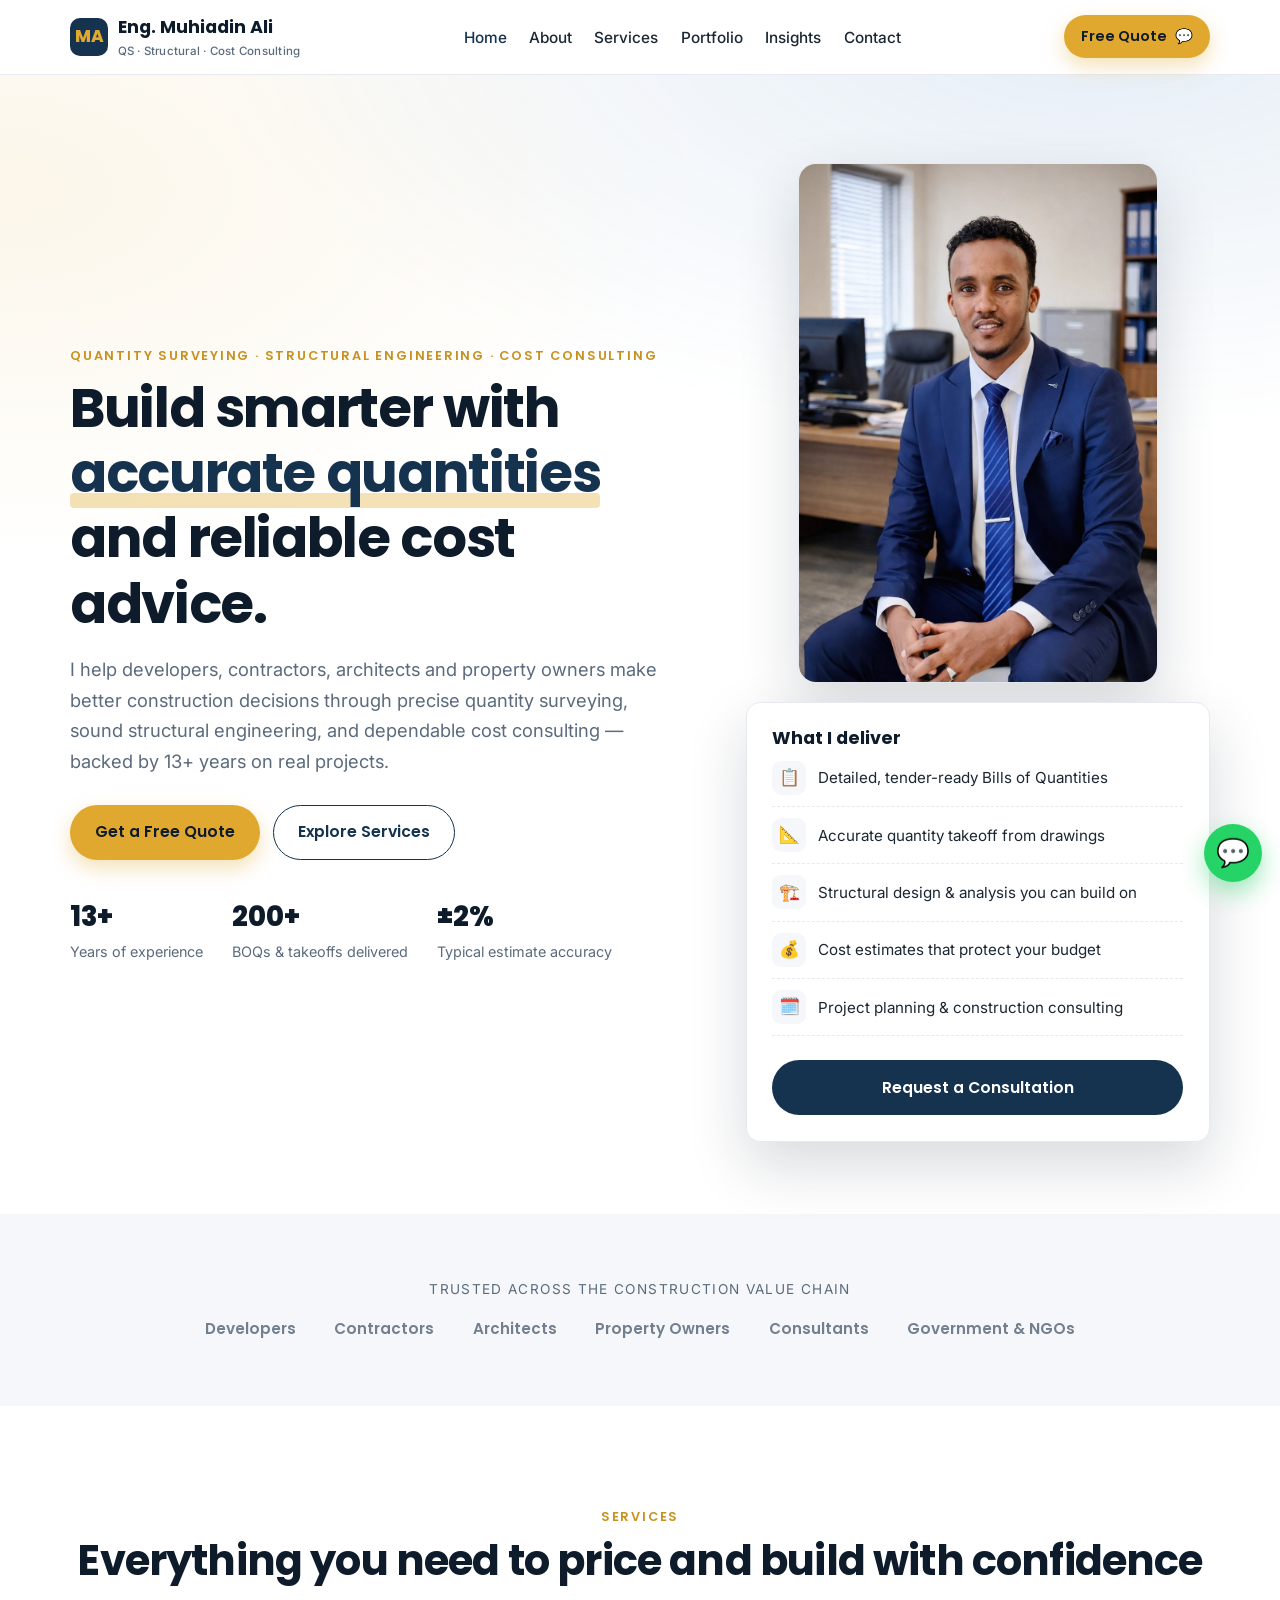
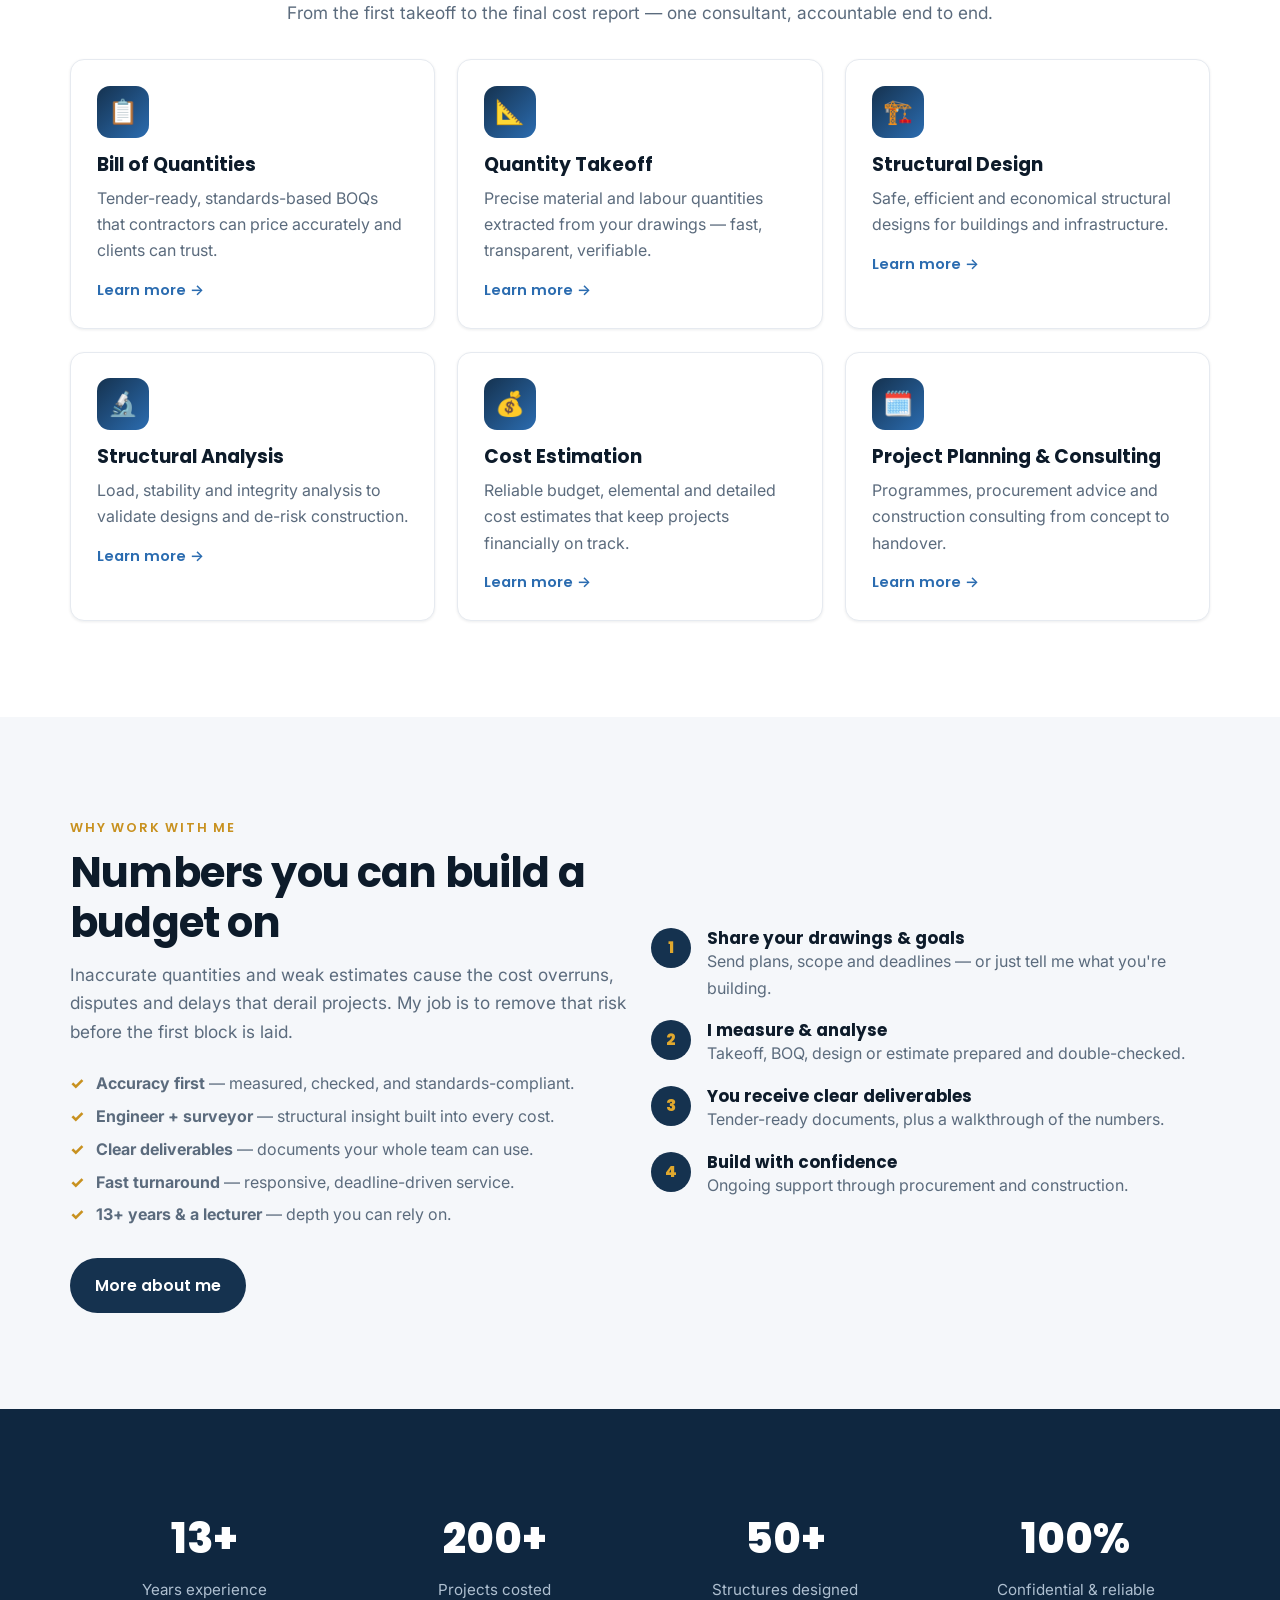
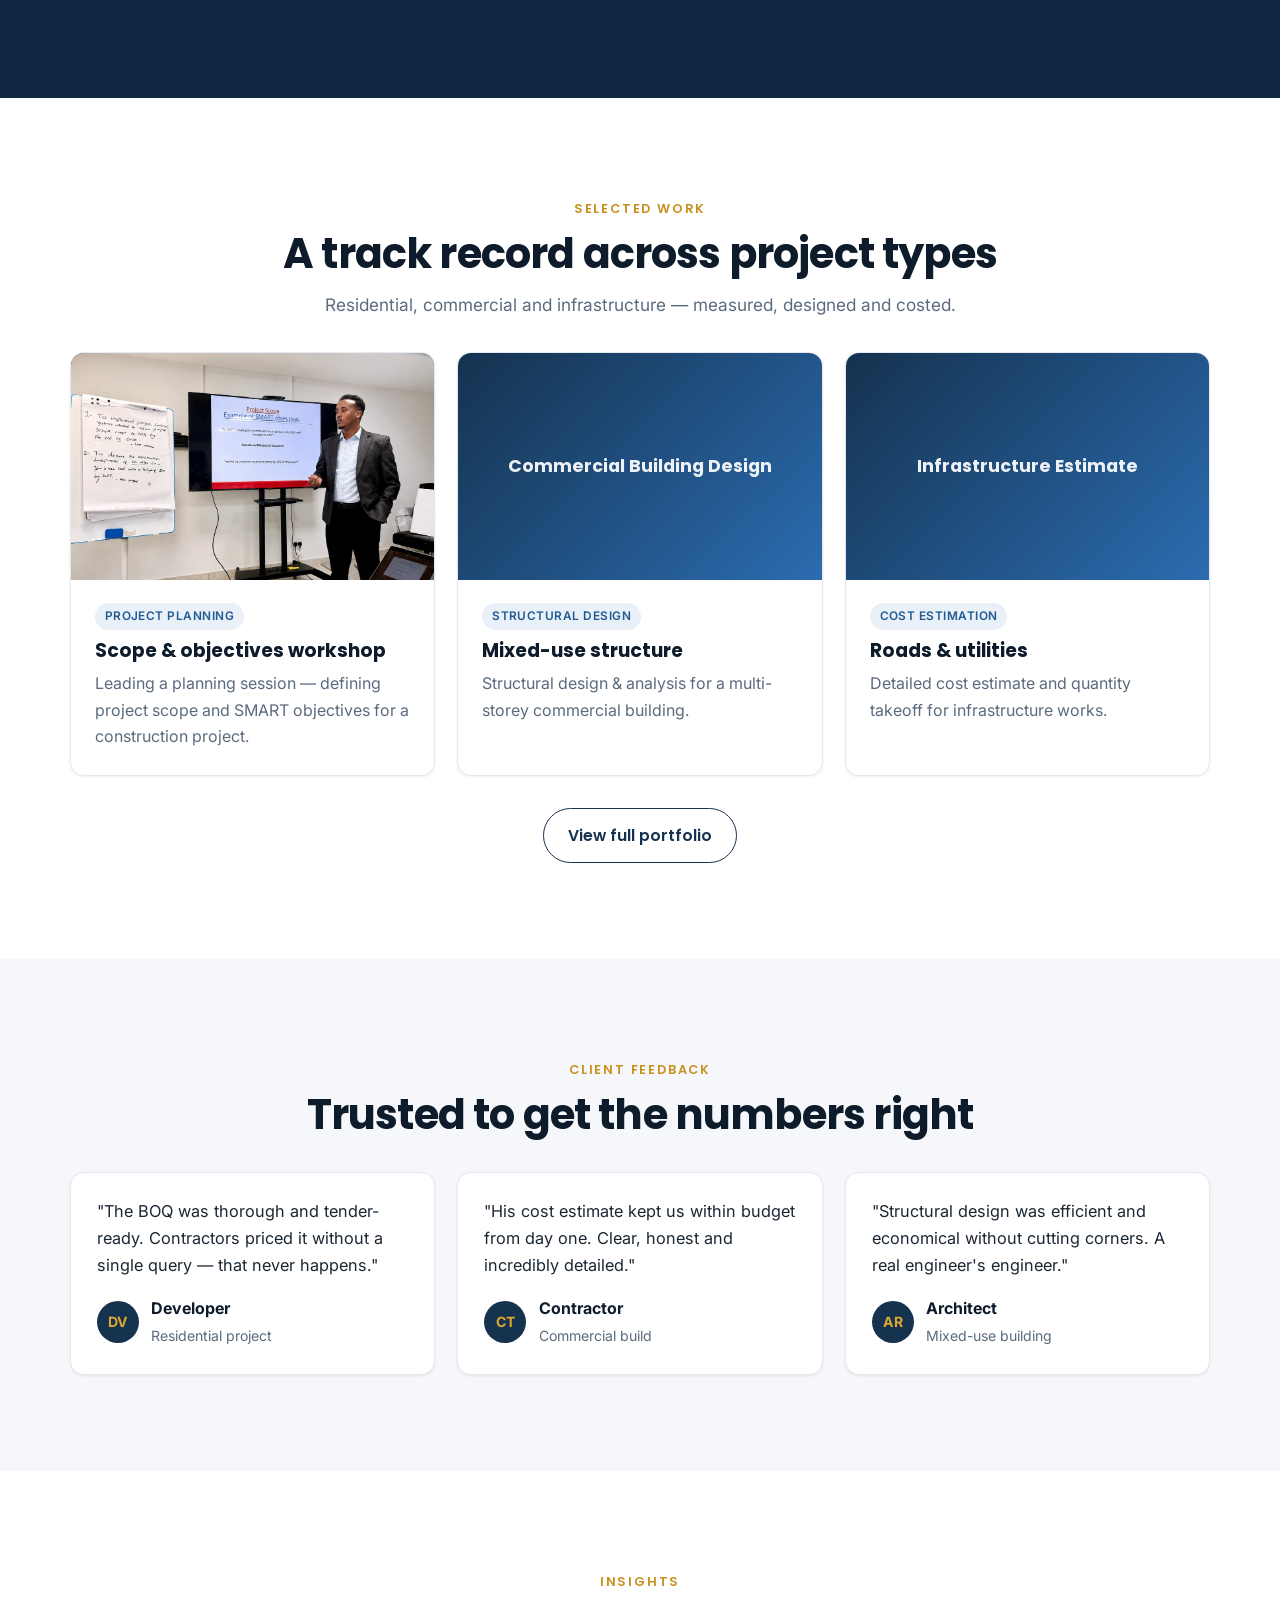
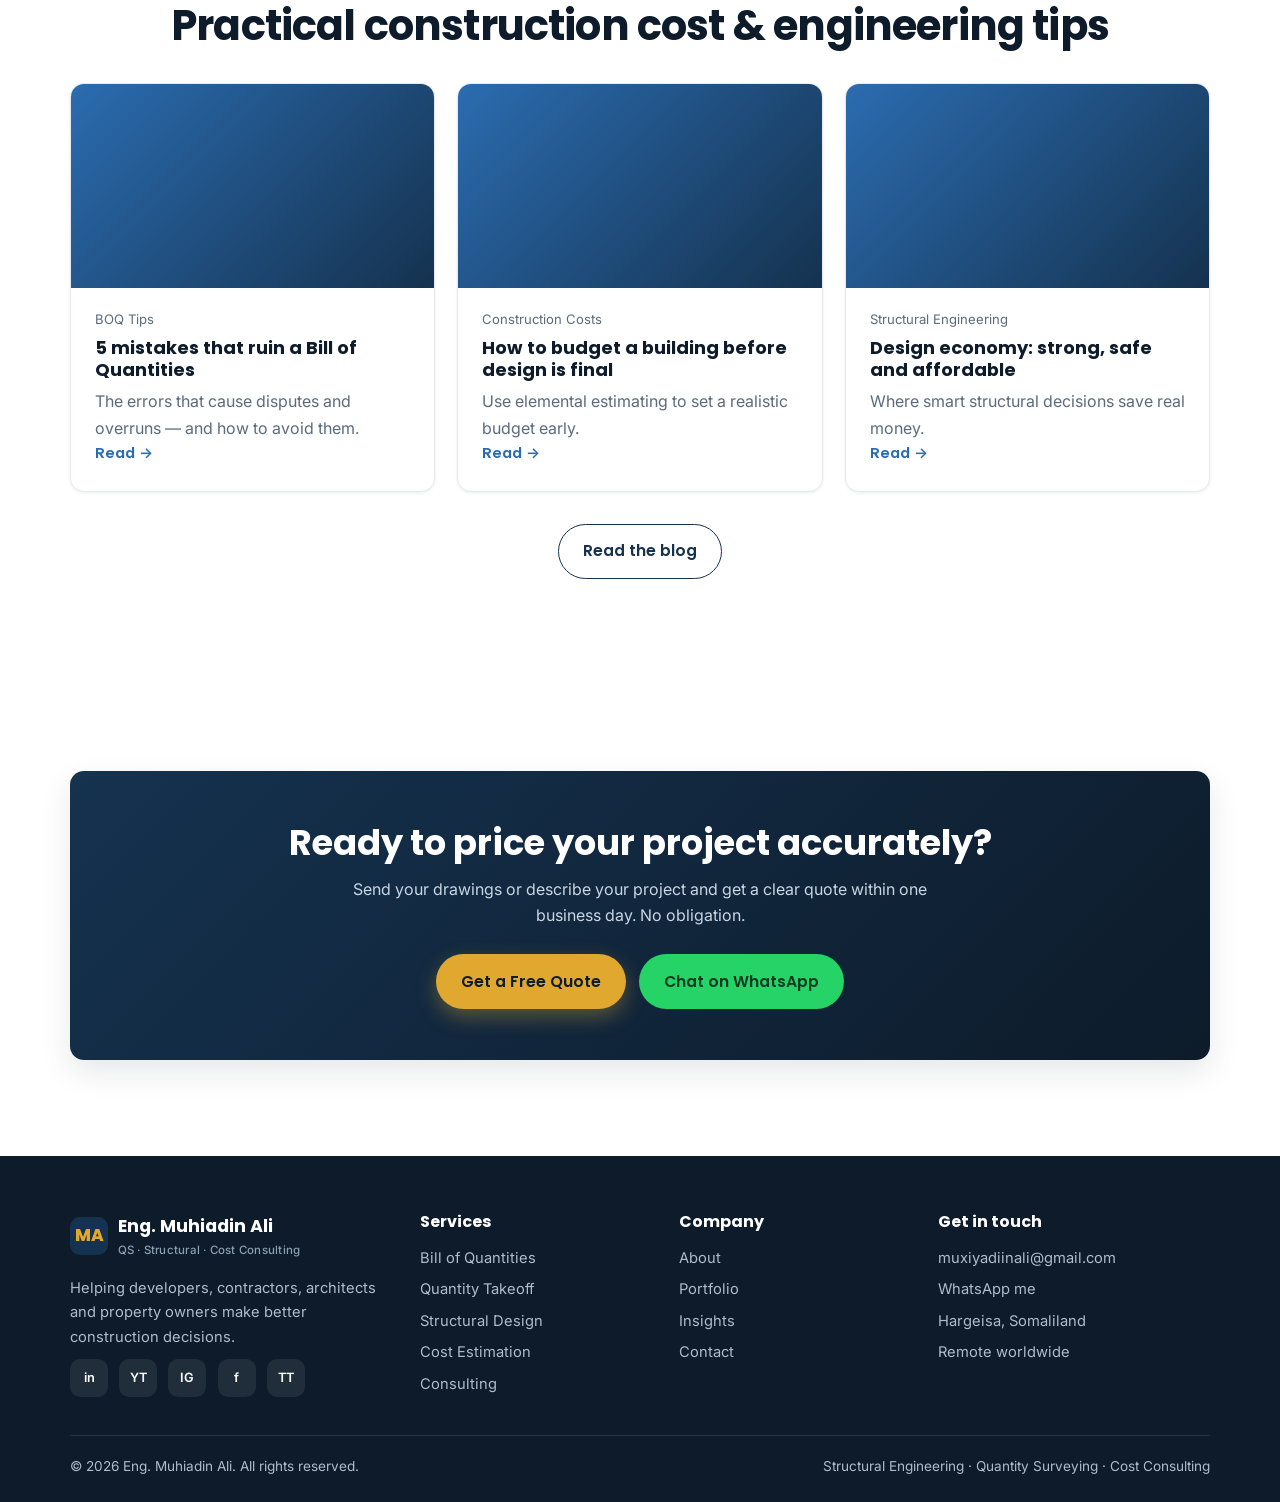
==== website/index.html @ 6313920e "Add real portrait and project image; optimize and wire in - portrait.jpg (office portrait) on hero +" ====
<!DOCTYPE html>
<html lang="en">
<head>
  <meta charset="UTF-8" />
  <meta name="viewport" content="width=device-width, initial-scale=1.0" />
  <title>Eng. Muhiadin Ali | BOQ, Quantity Surveying & Structural Engineering Consultant</title>
  <meta name="description" content="Accurate Bill of Quantities, quantity takeoff, structural design & construction cost consulting. 13+ years helping developers, contractors & architects build smarter. Get a free quote." />
  <meta name="keywords" content="bill of quantities, BOQ, quantity takeoff, quantity surveyor, structural engineer, construction cost estimation, cost consultant, structural design, structural analysis" />
  <meta name="author" content="Eng. Muhiadin Ali" />
  <link rel="canonical" href="https://muhiadinali.is-a.dev/" />
  <meta name="theme-color" content="#15324f" />

  <!-- Open Graph -->
  <meta property="og:type" content="website" />
  <meta property="og:title" content="Eng. Muhiadin Ali | Quantity Surveying & Structural Engineering" />
  <meta property="og:description" content="Accurate BOQ, quantity takeoff, structural design & cost consulting. 13+ years of experience. Make better construction decisions." />
  <meta property="og:url" content="https://muhiadinali.is-a.dev/" />
  <meta property="og:image" content="https://muhiadinali.is-a.dev/assets/portrait.jpg" />
  <meta property="og:site_name" content="Eng. Muhiadin Ali" />

  <!-- Twitter -->
  <meta name="twitter:card" content="summary_large_image" />
  <meta name="twitter:title" content="Eng. Muhiadin Ali | Quantity Surveying & Structural Engineering" />
  <meta name="twitter:description" content="Accurate BOQ, quantity takeoff, structural design & cost consulting. 13+ years of experience." />
  <meta name="twitter:image" content="https://muhiadinali.is-a.dev/assets/portrait.jpg" />

  <link rel="manifest" href="site.webmanifest" />
  <link rel="preconnect" href="https://fonts.googleapis.com" />
  <link rel="preconnect" href="https://fonts.gstatic.com" crossorigin />
  <link rel="stylesheet" href="https://fonts.googleapis.com/css2?family=Inter:wght@400;500;600&family=Poppins:wght@600;700;800&display=swap" />
  <link rel="stylesheet" href="css/styles.css" />

  <!-- Structured data: Person + Professional Service -->
  <script type="application/ld+json">
  {
    "@context": "https://schema.org",
    "@type": "ProfessionalService",
    "name": "Eng. Muhiadin Ali — Quantity Surveying & Structural Engineering",
    "image": "https://muhiadinali.is-a.dev/assets/portrait.jpg",
    "url": "https://muhiadinali.is-a.dev/",
    "email": "muxiyadiinali@gmail.com",
    "priceRange": "$$",
    "areaServed": "Worldwide (remote) & Hargeisa, Somaliland",
    "address": { "@type": "PostalAddress", "addressLocality": "Hargeisa", "addressCountry": "Somaliland" },
    "founder": {
      "@type": "Person",
      "name": "Muhiadin Ali",
      "jobTitle": "Structural Engineer & Quantity Surveyor",
      "description": "Structural engineer, quantity surveyor and construction cost consultant with 13+ years of experience."
    },
    "makesOffer": [
      { "@type": "Offer", "itemOffered": { "@type": "Service", "name": "Bill of Quantities (BOQ)" } },
      { "@type": "Offer", "itemOffered": { "@type": "Service", "name": "Quantity Takeoff" } },
      { "@type": "Offer", "itemOffered": { "@type": "Service", "name": "Structural Design & Analysis" } },
      { "@type": "Offer", "itemOffered": { "@type": "Service", "name": "Construction Cost Estimation & Consulting" } }
    ]
  }
  </script>
</head>
<body>
  <!-- ===== Header ===== -->
  <header class="site-header">
    <nav class="nav container" aria-label="Primary">
      <a href="index.html" class="brand">
        <span class="mark">MA</span>
        <span>Eng. Muhiadin Ali<small>QS · Structural · Cost Consulting</small></span>
      </a>
      <button class="nav-toggle" aria-label="Toggle menu" aria-expanded="false"><span></span><span></span><span></span></button>
      <ul class="nav-links">
        <li><a href="index.html">Home</a></li>
        <li><a href="about.html">About</a></li>
        <li><a href="services.html">Services</a></li>
        <li><a href="portfolio.html">Portfolio</a></li>
        <li><a href="blog.html">Insights</a></li>
        <li><a href="contact.html">Contact</a></li>
      </ul>
      <div class="nav-cta">
        <a class="btn btn-primary btn-sm js-wa" data-msg="Hello Eng. Muhiadin, I'd like a free quote.">
          <span class="btn-text">Free Quote</span> 💬
        </a>
      </div>
    </nav>
  </header>

  <main>
    <!-- ===== Hero ===== -->
    <section class="hero">
      <div class="container hero-grid">
        <div data-reveal>
          <span class="eyebrow">Quantity Surveying · Structural Engineering · Cost Consulting</span>
          <h1>Build smarter with <span class="hl">accurate quantities</span> and reliable cost advice.</h1>
          <p class="lead">
            I help developers, contractors, architects and property owners make better
            construction decisions through precise quantity surveying, sound structural
            engineering, and dependable cost consulting — backed by 13+ years on real projects.
          </p>
          <div class="hero-actions">
            <a href="contact.html" class="btn btn-primary">Get a Free Quote</a>
            <a href="services.html" class="btn btn-outline">Explore Services</a>
          </div>
          <dl class="hero-trust">
            <div class="stat"><dt>13+</dt><dd>Years of experience</dd></div>
            <div class="stat"><dt>200+</dt><dd>BOQs & takeoffs delivered</dd></div>
            <div class="stat"><dt>±2%</dt><dd>Typical estimate accuracy</dd></div>
          </dl>
        </div>
        <div class="hero-right" data-reveal>
          <img class="portrait" src="assets/portrait.jpg" width="420" height="520"
               alt="Eng. Muhiadin Ali — Structural Engineer & Quantity Surveyor"
               onerror="this.style.display='none'" />
          <aside class="hero-card">
            <h3>What I deliver</h3>
            <div class="row"><span class="ic">📋</span><span>Detailed, tender-ready Bills of Quantities</span></div>
            <div class="row"><span class="ic">📐</span><span>Accurate quantity takeoff from drawings</span></div>
            <div class="row"><span class="ic">🏗️</span><span>Structural design & analysis you can build on</span></div>
            <div class="row"><span class="ic">💰</span><span>Cost estimates that protect your budget</span></div>
            <div class="row"><span class="ic">🗓️</span><span>Project planning & construction consulting</span></div>
            <a href="contact.html" class="btn btn-dark btn-block mt-3">Request a Consultation</a>
          </aside>
        </div>
      </div>
    </section>

    <!-- ===== Credibility strip ===== -->
    <section class="section-sm band-soft">
      <div class="container">
        <p class="center" style="color:var(--muted); font-size:.85rem; letter-spacing:.1em; text-transform:uppercase; margin-bottom:1rem;">Trusted across the construction value chain</p>
        <div class="cred">
          <span class="item">Developers</span>
          <span class="item">Contractors</span>
          <span class="item">Architects</span>
          <span class="item">Property Owners</span>
          <span class="item">Consultants</span>
          <span class="item">Government & NGOs</span>
        </div>
      </div>
    </section>

    <!-- ===== Services ===== -->
    <section class="section" id="services">
      <div class="container">
        <div class="center">
          <span class="eyebrow">Services</span>
          <h2 class="section-title">Everything you need to price and build with confidence</h2>
          <p class="section-lead">From the first takeoff to the final cost report — one consultant, accountable end to end.</p>
        </div>
        <div class="grid grid-3 mt-4">
          <article class="card" data-reveal><div class="ic">📋</div><h3>Bill of Quantities</h3><p>Tender-ready, standards-based BOQs that contractors can price accurately and clients can trust.</p><a class="more" href="services.html#boq">Learn more →</a></article>
          <article class="card" data-reveal><div class="ic">📐</div><h3>Quantity Takeoff</h3><p>Precise material and labour quantities extracted from your drawings — fast, transparent, verifiable.</p><a class="more" href="services.html#takeoff">Learn more →</a></article>
          <article class="card" data-reveal><div class="ic">🏗️</div><h3>Structural Design</h3><p>Safe, efficient and economical structural designs for buildings and infrastructure.</p><a class="more" href="services.html#design">Learn more →</a></article>
          <article class="card" data-reveal><div class="ic">🔬</div><h3>Structural Analysis</h3><p>Load, stability and integrity analysis to validate designs and de-risk construction.</p><a class="more" href="services.html#analysis">Learn more →</a></article>
          <article class="card" data-reveal><div class="ic">💰</div><h3>Cost Estimation</h3><p>Reliable budget, elemental and detailed cost estimates that keep projects financially on track.</p><a class="more" href="services.html#cost">Learn more →</a></article>
          <article class="card" data-reveal><div class="ic">🗓️</div><h3>Project Planning &amp; Consulting</h3><p>Programmes, procurement advice and construction consulting from concept to handover.</p><a class="more" href="services.html#consulting">Learn more →</a></article>
        </div>
      </div>
    </section>

    <!-- ===== Value proposition ===== -->
    <section class="section band-soft">
      <div class="container grid grid-2" style="align-items:center;">
        <div data-reveal>
          <span class="eyebrow">Why work with me</span>
          <h2 class="section-title">Numbers you can build a budget on</h2>
          <p class="section-lead">Inaccurate quantities and weak estimates cause the cost overruns, disputes and delays that derail projects. My job is to remove that risk before the first block is laid.</p>
          <ul class="ticks mt-3">
            <li><strong>Accuracy first</strong> — measured, checked, and standards-compliant.</li>
            <li><strong>Engineer + surveyor</strong> — structural insight built into every cost.</li>
            <li><strong>Clear deliverables</strong> — documents your whole team can use.</li>
            <li><strong>Fast turnaround</strong> — responsive, deadline-driven service.</li>
            <li><strong>13+ years &amp; a lecturer</strong> — depth you can rely on.</li>
          </ul>
          <a href="about.html" class="btn btn-dark mt-3">More about me</a>
        </div>
        <div data-reveal>
          <div class="steps">
            <div class="step"><span class="n"></span><div><h4>Share your drawings &amp; goals</h4><p>Send plans, scope and deadlines — or just tell me what you're building.</p></div></div>
            <div class="step"><span class="n"></span><div><h4>I measure &amp; analyse</h4><p>Takeoff, BOQ, design or estimate prepared and double-checked.</p></div></div>
            <div class="step"><span class="n"></span><div><h4>You receive clear deliverables</h4><p>Tender-ready documents, plus a walkthrough of the numbers.</p></div></div>
            <div class="step"><span class="n"></span><div><h4>Build with confidence</h4><p>Ongoing support through procurement and construction.</p></div></div>
          </div>
        </div>
      </div>
    </section>

    <!-- ===== Stats band ===== -->
    <section class="section band-dark">
      <div class="container">
        <dl class="stats">
          <div class="stat"><dt>13+</dt><dd>Years experience</dd></div>
          <div class="stat"><dt>200+</dt><dd>Projects costed</dd></div>
          <div class="stat"><dt>50+</dt><dd>Structures designed</dd></div>
          <div class="stat"><dt>100%</dt><dd>Confidential &amp; reliable</dd></div>
        </dl>
      </div>
    </section>

    <!-- ===== Portfolio preview ===== -->
    <section class="section">
      <div class="container">
        <div class="center">
          <span class="eyebrow">Selected work</span>
          <h2 class="section-title">A track record across project types</h2>
          <p class="section-lead">Residential, commercial and infrastructure — measured, designed and costed.</p>
        </div>
        <div class="grid grid-3 mt-4">
          <article class="card work-card" data-reveal><div class="thumb"><img class="thumb-img" src="assets/project1.jpg" alt="Project planning session defining scope and objectives" onerror="this.remove()"><span>Project Planning</span></div><div class="body"><span class="tag">Project Planning</span><h3>Scope &amp; objectives workshop</h3><p>Leading a planning session — defining project scope and SMART objectives for a construction project.</p></div></article>
          <article class="card work-card" data-reveal><div class="thumb"><img class="thumb-img" src="assets/project2.png" alt="Commercial building structural design project" onerror="this.remove()"><span>Commercial Building Design</span></div><div class="body"><span class="tag">Structural Design</span><h3>Mixed-use structure</h3><p>Structural design &amp; analysis for a multi-storey commercial building.</p></div></article>
          <article class="card work-card" data-reveal><div class="thumb"><img class="thumb-img" src="assets/project3.png" alt="Infrastructure cost estimate project" onerror="this.remove()"><span>Infrastructure Estimate</span></div><div class="body"><span class="tag">Cost Estimation</span><h3>Roads &amp; utilities</h3><p>Detailed cost estimate and quantity takeoff for infrastructure works.</p></div></article>
        </div>
        <div class="center mt-4"><a href="portfolio.html" class="btn btn-outline">View full portfolio</a></div>
      </div>
    </section>

    <!-- ===== Testimonials ===== -->
    <section class="section band-soft">
      <div class="container">
        <div class="center"><span class="eyebrow">Client feedback</span><h2 class="section-title">Trusted to get the numbers right</h2></div>
        <div class="grid grid-3 mt-4">
          <figure class="quote" data-reveal><blockquote>"The BOQ was thorough and tender-ready. Contractors priced it without a single query — that never happens."</blockquote><div class="who"><span class="av">DV</span><div><strong>Developer</strong><span>Residential project</span></div></div></figure>
          <figure class="quote" data-reveal><blockquote>"His cost estimate kept us within budget from day one. Clear, honest and incredibly detailed."</blockquote><div class="who"><span class="av">CT</span><div><strong>Contractor</strong><span>Commercial build</span></div></div></figure>
          <figure class="quote" data-reveal><blockquote>"Structural design was efficient and economical without cutting corners. A real engineer's engineer."</blockquote><div class="who"><span class="av">AR</span><div><strong>Architect</strong><span>Mixed-use building</span></div></div></figure>
        </div>
      </div>
    </section>

    <!-- ===== Blog preview ===== -->
    <section class="section">
      <div class="container">
        <div class="center"><span class="eyebrow">Insights</span><h2 class="section-title">Practical construction cost &amp; engineering tips</h2></div>
        <div class="grid grid-3 mt-4">
          <article class="card post-card" data-reveal><div class="thumb"></div><div class="body"><p class="meta">BOQ Tips</p><h3>5 mistakes that ruin a Bill of Quantities</h3><p>The errors that cause disputes and overruns — and how to avoid them.</p><a class="more" href="blog.html">Read →</a></div></article>
          <article class="card post-card" data-reveal><div class="thumb"></div><div class="body"><p class="meta">Construction Costs</p><h3>How to budget a building before design is final</h3><p>Use elemental estimating to set a realistic budget early.</p><a class="more" href="blog.html">Read →</a></div></article>
          <article class="card post-card" data-reveal><div class="thumb"></div><div class="body"><p class="meta">Structural Engineering</p><h3>Design economy: strong, safe and affordable</h3><p>Where smart structural decisions save real money.</p><a class="more" href="blog.html">Read →</a></div></article>
        </div>
        <div class="center mt-4"><a href="blog.html" class="btn btn-outline">Read the blog</a></div>
      </div>
    </section>

    <!-- ===== Final CTA ===== -->
    <section class="section">
      <div class="container">
        <div class="cta-band" data-reveal>
          <h2>Ready to price your project accurately?</h2>
          <p>Send your drawings or describe your project and get a clear quote within one business day. No obligation.</p>
          <div class="cta-actions">
            <a href="contact.html" class="btn btn-primary">Get a Free Quote</a>
            <a class="btn btn-wa js-wa">Chat on WhatsApp</a>
          </div>
        </div>
      </div>
    </section>
  </main>

  <!-- ===== Footer ===== -->
  <footer class="site-footer">
    <div class="container">
      <div class="footer-grid">
        <div>
          <div class="brand"><span class="mark">MA</span><span>Eng. Muhiadin Ali<small>QS · Structural · Cost Consulting</small></span></div>
          <p class="mt-2">Helping developers, contractors, architects and property owners make better construction decisions.</p>
          <div class="footer-social">
            <a href="#" aria-label="LinkedIn">in</a>
            <a href="#" aria-label="YouTube">YT</a>
            <a href="#" aria-label="Instagram">IG</a>
            <a href="#" aria-label="Facebook">f</a>
            <a href="#" aria-label="TikTok">TT</a>
          </div>
        </div>
        <div><h4>Services</h4><ul class="footer-links">
          <li><a href="services.html#boq">Bill of Quantities</a></li>
          <li><a href="services.html#takeoff">Quantity Takeoff</a></li>
          <li><a href="services.html#design">Structural Design</a></li>
          <li><a href="services.html#cost">Cost Estimation</a></li>
          <li><a href="services.html#consulting">Consulting</a></li>
        </ul></div>
        <div><h4>Company</h4><ul class="footer-links">
          <li><a href="about.html">About</a></li>
          <li><a href="portfolio.html">Portfolio</a></li>
          <li><a href="blog.html">Insights</a></li>
          <li><a href="contact.html">Contact</a></li>
        </ul></div>
        <div><h4>Get in touch</h4><ul class="footer-links">
          <li><a class="js-email js-email-text">muxiyadiinali@gmail.com</a></li>
          <li><a class="js-wa">WhatsApp me</a></li>
          <li>Hargeisa, Somaliland</li>
          <li>Remote worldwide</li>
        </ul></div>
      </div>
      <div class="footer-bottom">
        <span>© <span id="year"></span> Eng. Muhiadin Ali. All rights reserved.</span>
        <span>Structural Engineering · Quantity Surveying · Cost Consulting</span>
      </div>
    </div>
  </footer>

  <a class="wa-float js-wa" aria-label="Chat on WhatsApp">💬</a>
  <script src="js/main.js"></script>
</body>
</html>
---- website/css/styles.css ----
/* ==================================================================
   Eng. Muhiadin Ali — Personal Brand
   Design system & site styles
   Premium / professional — Structural Engineering & Quantity Surveying
   ================================================================== */

/* ---------- Design tokens ---------- */
:root {
  /* Brand palette */
  --ink: #0d1b2a;          /* near-black navy — text & dark bands */
  --navy: #15324f;         /* primary brand navy */
  --navy-600: #1c4368;
  --accent: #e0a82e;       /* premium gold — primary CTA / highlights */
  --accent-600: #c8911f;
  --blue: #2b6cb0;         /* engineering blue — links */
  --blue-600: #225a93;

  /* Neutrals */
  --bg: #ffffff;
  --bg-soft: #f5f7fa;
  --bg-band: #0f2740;      /* dark section background */
  --line: #e6eaf0;
  --text: #1b2733;
  --muted: #5b6b7d;
  --white: #ffffff;

  /* Effects */
  --radius: 14px;
  --radius-sm: 10px;
  --shadow-sm: 0 1px 3px rgba(13, 27, 42, 0.08);
  --shadow: 0 12px 30px rgba(13, 27, 42, 0.10);
  --shadow-lg: 0 24px 60px rgba(13, 27, 42, 0.16);
  --max: 1140px;
  --gap: clamp(1rem, 3vw, 2rem);

  /* Type */
  --font: "Inter", system-ui, -apple-system, "Segoe UI", Roboto, Helvetica, Arial, sans-serif;
  --font-head: "Poppins", var(--font);
}

/* ---------- Reset ---------- */
*, *::before, *::after { box-sizing: border-box; }
* { margin: 0; }
html { scroll-behavior: smooth; -webkit-text-size-adjust: 100%; }
body {
  font-family: var(--font);
  color: var(--text);
  background: var(--bg);
  line-height: 1.65;
  -webkit-font-smoothing: antialiased;
}
img, svg { max-width: 100%; display: block; }
a { color: var(--blue); text-decoration: none; }
a:hover { color: var(--blue-600); }
ul { list-style: none; padding: 0; }
h1, h2, h3, h4 { font-family: var(--font-head); color: var(--ink); line-height: 1.2; font-weight: 700; }

/* ---------- Layout helpers ---------- */
.container { width: min(var(--max), 92%); margin-inline: auto; }
.section { padding: clamp(3.5rem, 8vw, 6rem) 0; }
.section-sm { padding: clamp(2.5rem, 6vw, 4rem) 0; }
.band-dark { background: var(--bg-band); color: #d8e2ec; }
.band-dark h1, .band-dark h2, .band-dark h3 { color: #fff; }
.band-soft { background: var(--bg-soft); }
.center { text-align: center; }
.eyebrow {
  display: inline-block; font-family: var(--font-head); font-weight: 600;
  font-size: 0.8rem; letter-spacing: 0.14em; text-transform: uppercase;
  color: var(--accent-600); margin-bottom: 0.6rem;
}
.band-dark .eyebrow { color: var(--accent); }
.section-title { font-size: clamp(1.7rem, 4vw, 2.6rem); letter-spacing: -0.02em; }
.section-lead { color: var(--muted); max-width: 46rem; margin-top: 0.8rem; font-size: 1.08rem; }
.center .section-lead { margin-inline: auto; }

/* ---------- Buttons ---------- */
.btn {
  display: inline-flex; align-items: center; gap: 0.5rem;
  font-family: var(--font-head); font-weight: 600; font-size: 0.98rem;
  padding: 0.85rem 1.5rem; border-radius: 999px; cursor: pointer;
  border: 1.5px solid transparent; transition: transform .15s ease, box-shadow .15s ease, background .15s ease, color .15s ease;
  white-space: nowrap;
}
.btn:hover { transform: translateY(-2px); }
.btn-primary { background: var(--accent); color: var(--ink); box-shadow: 0 8px 20px rgba(224, 168, 46, .35); }
.btn-primary:hover { background: var(--accent-600); color: var(--ink); }
.btn-dark { background: var(--navy); color: #fff; }
.btn-dark:hover { background: var(--navy-600); color: #fff; }
.btn-outline { border-color: var(--navy); color: var(--navy); background: transparent; }
.btn-outline:hover { background: var(--navy); color: #fff; }
.band-dark .btn-outline { border-color: rgba(255,255,255,.5); color: #fff; }
.band-dark .btn-outline:hover { background: #fff; color: var(--ink); }
.btn-wa { background: #25d366; color: #073b22; }
.btn-wa:hover { background: #1ebe5b; color: #073b22; }
.btn-sm { padding: 0.55rem 1rem; font-size: 0.9rem; }
.btn-block { width: 100%; justify-content: center; }

/* ---------- Header / nav ---------- */
.site-header {
  position: sticky; top: 0; z-index: 100;
  background: rgba(255,255,255,.9); backdrop-filter: saturate(180%) blur(12px);
  border-bottom: 1px solid var(--line);
}
.nav { display: flex; align-items: center; justify-content: space-between; gap: 1rem; padding: 0.8rem 0; }
.brand { display: flex; align-items: center; gap: .6rem; font-family: var(--font-head); font-weight: 700; color: var(--ink); font-size: 1.1rem; }
.brand .mark {
  width: 38px; height: 38px; border-radius: 10px; display: grid; place-items: center;
  background: var(--navy); color: var(--accent); font-weight: 800; font-size: 1.05rem;
}
.brand small { display: block; font-family: var(--font); font-weight: 500; font-size: .72rem; color: var(--muted); letter-spacing: .02em; }
.nav-links { display: flex; align-items: center; gap: 1.4rem; }
.nav-links a { color: var(--text); font-weight: 500; font-size: .96rem; }
.nav-links a:hover, .nav-links a.active { color: var(--navy); }
.nav-cta { display: flex; align-items: center; gap: .6rem; }
.nav-toggle { display: none; flex-direction: column; gap: 5px; background: none; border: 0; cursor: pointer; padding: .4rem; }
.nav-toggle span { width: 24px; height: 2px; background: var(--ink); border-radius: 2px; transition: .2s; }

/* ---------- Hero ---------- */
.hero { position: relative; padding: clamp(3rem, 7vw, 5.5rem) 0 clamp(3rem, 6vw, 4.5rem); background:
  radial-gradient(900px 420px at 85% -5%, rgba(43,108,176,.12), transparent),
  radial-gradient(700px 380px at 0% 10%, rgba(224,168,46,.10), transparent); }
.hero-grid { display: grid; grid-template-columns: 1.15fr .85fr; gap: clamp(1.5rem, 4vw, 3rem); align-items: center; }
.hero h1 { font-size: clamp(2.1rem, 5vw, 3.4rem); letter-spacing: -0.025em; }
.hero h1 .hl { color: var(--navy); position: relative; }
.hero h1 .hl::after { content: ""; position: absolute; left: 0; right: 0; bottom: .06em; height: .28em; background: rgba(224,168,46,.35); z-index: -1; border-radius: 4px; }
.hero p.lead { font-size: 1.15rem; color: var(--muted); margin-top: 1.1rem; max-width: 38rem; }
.hero-actions { display: flex; flex-wrap: wrap; gap: .8rem; margin-top: 1.8rem; }
.hero-trust { display: flex; flex-wrap: wrap; gap: 1.8rem; margin-top: 2.2rem; }
.hero-trust .stat dt { font-family: var(--font-head); font-weight: 800; font-size: 1.7rem; color: var(--ink); }
.hero-trust .stat dd { color: var(--muted); font-size: .9rem; }
.hero-card {
  background: #fff; border: 1px solid var(--line); border-radius: var(--radius);
  box-shadow: var(--shadow-lg); padding: 1.6rem;
}
.hero-card h3 { font-size: 1.1rem; }
.hero-card .row { display: flex; align-items: center; gap: .7rem; padding: .7rem 0; border-bottom: 1px dashed var(--line); }
.hero-card .row:last-child { border-bottom: 0; }
.hero-card .row .ic { width: 34px; height: 34px; border-radius: 9px; background: var(--bg-soft); display: grid; place-items: center; font-size: 1.05rem; }
.hero-card .row span { font-size: .95rem; }

/* ---------- Logos / credibility strip ---------- */
.cred { display: flex; flex-wrap: wrap; gap: 1.2rem 2.4rem; align-items: center; justify-content: center; color: var(--muted); }
.cred .item { font-family: var(--font-head); font-weight: 600; font-size: .95rem; opacity: .85; }

/* ---------- Cards / grids ---------- */
.grid { display: grid; gap: 1.4rem; }
.grid-2 { grid-template-columns: repeat(2, 1fr); }
.grid-3 { grid-template-columns: repeat(3, 1fr); }
.grid-4 { grid-template-columns: repeat(4, 1fr); }

.card {
  background: #fff; border: 1px solid var(--line); border-radius: var(--radius);
  padding: 1.6rem; box-shadow: var(--shadow-sm); transition: transform .15s ease, box-shadow .15s ease, border-color .15s ease;
}
.card:hover { transform: translateY(-4px); box-shadow: var(--shadow); border-color: #d3dbe6; }
.card .ic {
  width: 52px; height: 52px; border-radius: 13px; display: grid; place-items: center;
  background: linear-gradient(135deg, var(--navy), var(--blue)); color: var(--accent);
  font-size: 1.5rem; margin-bottom: 1rem;
}
.card h3 { font-size: 1.18rem; margin-bottom: .5rem; }
.card p { color: var(--muted); }
.card .more { display: inline-block; margin-top: .9rem; font-weight: 600; font-family: var(--font-head); font-size: .92rem; }

/* Service list inside cards */
.ticks li { position: relative; padding-left: 1.6rem; margin: .4rem 0; color: var(--muted); }
.ticks li::before { content: "✓"; position: absolute; left: 0; color: var(--accent-600); font-weight: 800; }

/* ---------- Portfolio ---------- */
.work-card { overflow: hidden; padding: 0; }
.work-card .thumb { aspect-ratio: 16/10; background: linear-gradient(135deg, var(--navy), var(--blue)); display: grid; place-items: center; color: rgba(255,255,255,.92); font-family: var(--font-head); font-weight: 700; font-size: 1.1rem; text-align: center; padding: 1rem; }
.work-card .body { padding: 1.3rem 1.5rem 1.6rem; }
.tag { display: inline-block; font-size: .74rem; font-weight: 600; letter-spacing: .04em; text-transform: uppercase; color: var(--blue-600); background: rgba(43,108,176,.10); padding: .25rem .6rem; border-radius: 999px; margin-bottom: .6rem; }

/* ---------- Stats band ---------- */
.stats { display: grid; grid-template-columns: repeat(4, 1fr); gap: 1.4rem; text-align: center; }
.stats .stat dt { font-family: var(--font-head); font-weight: 800; font-size: clamp(1.8rem, 5vw, 2.6rem); color: #fff; }
.stats .stat dd { color: #aebfd0; font-size: .95rem; margin-top: .2rem; }

/* ---------- Process steps ---------- */
.steps { counter-reset: step; display: grid; gap: 1.2rem; }
.steps .step { display: flex; gap: 1rem; align-items: flex-start; }
.steps .step .n { counter-increment: step; flex: 0 0 auto; width: 40px; height: 40px; border-radius: 50%; background: var(--navy); color: var(--accent); font-family: var(--font-head); font-weight: 800; display: grid; place-items: center; }
.steps .step .n::before { content: counter(step); }
.steps .step h4 { font-size: 1.05rem; }
.steps .step p { color: var(--muted); }

/* ---------- Testimonials ---------- */
.quote { background: #fff; border: 1px solid var(--line); border-radius: var(--radius); padding: 1.6rem; box-shadow: var(--shadow-sm); }
.quote blockquote { font-size: 1.02rem; color: var(--text); }
.quote .who { display: flex; align-items: center; gap: .8rem; margin-top: 1rem; }
.quote .who .av { width: 42px; height: 42px; border-radius: 50%; background: var(--navy); color: var(--accent); display: grid; place-items: center; font-weight: 700; }
.quote .who strong { display: block; color: var(--ink); }
.quote .who span { color: var(--muted); font-size: .88rem; }

/* ---------- Pricing ---------- */
.price-card { display: flex; flex-direction: column; }
.price-card.featured { border-color: var(--accent); box-shadow: var(--shadow); position: relative; }
.price-card .badge { position: absolute; top: -12px; right: 1.2rem; background: var(--accent); color: var(--ink); font-size: .72rem; font-weight: 700; padding: .25rem .7rem; border-radius: 999px; }
.price { font-family: var(--font-head); font-weight: 800; font-size: 1.6rem; color: var(--ink); margin: .3rem 0 1rem; }
.price small { font-weight: 500; font-size: .9rem; color: var(--muted); }
.price-card .btn { margin-top: auto; }

/* ---------- CTA band ---------- */
.cta-band { background: linear-gradient(135deg, var(--navy), var(--ink)); color: #fff; border-radius: var(--radius); padding: clamp(2rem, 5vw, 3.2rem); text-align: center; box-shadow: var(--shadow); }
.cta-band h2 { color: #fff; font-size: clamp(1.6rem, 4vw, 2.2rem); }
.cta-band p { color: #c9d6e3; max-width: 40rem; margin: .7rem auto 1.6rem; }
.cta-actions { display: flex; gap: .8rem; justify-content: center; flex-wrap: wrap; }

/* ---------- Forms ---------- */
.form { display: grid; gap: 1rem; }
.field { display: grid; gap: .35rem; }
.field label { font-weight: 600; font-size: .9rem; color: var(--ink); }
.field input, .field select, .field textarea {
  width: 100%; padding: .8rem 1rem; border: 1.5px solid var(--line); border-radius: var(--radius-sm);
  font: inherit; color: var(--text); background: #fff;
}
.field input:focus, .field select:focus, .field textarea:focus { outline: none; border-color: var(--blue); box-shadow: 0 0 0 3px rgba(43,108,176,.12); }
.form-row { display: grid; grid-template-columns: 1fr 1fr; gap: 1rem; }
.form-status { min-height: 1.4rem; font-weight: 600; }
.form-status.ok { color: #1a8a4b; }
.form-status.err { color: #c0392b; }
.form-note { font-size: .82rem; color: var(--muted); }

/* ---------- Contact info ---------- */
.contact-grid { display: grid; grid-template-columns: 1fr 1fr; gap: 2.2rem; align-items: start; }
.info-list .info { display: flex; gap: .9rem; padding: .9rem 0; border-bottom: 1px solid var(--line); }
.info-list .info .ic { width: 44px; height: 44px; border-radius: 11px; background: var(--bg-soft); display: grid; place-items: center; font-size: 1.2rem; }
.info-list .info strong { display: block; color: var(--ink); }
.info-list .info a, .info-list .info span { color: var(--muted); }

/* ---------- Blog ---------- */
.post-card { display: flex; flex-direction: column; padding: 0; overflow: hidden; }
.post-card .thumb { aspect-ratio: 16/9; background: linear-gradient(135deg, var(--blue), var(--navy)); }
.post-card .body { padding: 1.3rem 1.5rem 1.6rem; display: flex; flex-direction: column; flex: 1; }
.post-card .meta { font-size: .82rem; color: var(--muted); margin-bottom: .4rem; }
.post-card h3 { font-size: 1.12rem; margin-bottom: .5rem; }
.post-card p { color: var(--muted); }
.post-card .more { margin-top: auto; }

/* ---------- Page hero (inner pages) ---------- */
.page-hero { padding: clamp(2.5rem, 6vw, 4rem) 0; background:
  radial-gradient(700px 300px at 90% -20%, rgba(43,108,176,.12), transparent), var(--bg-soft); }
.breadcrumb { font-size: .85rem; color: var(--muted); margin-bottom: .6rem; }
.page-hero h1 { font-size: clamp(1.9rem, 4.5vw, 3rem); }
.page-hero p { color: var(--muted); max-width: 44rem; margin-top: .7rem; font-size: 1.08rem; }

/* ---------- Footer ---------- */
.site-footer { background: var(--ink); color: #aebccb; padding: clamp(2.5rem, 5vw, 3.5rem) 0 1.5rem; }
.footer-grid { display: grid; grid-template-columns: 1.4fr 1fr 1fr 1.2fr; gap: 2rem; }
.site-footer h4 { color: #fff; font-size: 1rem; margin-bottom: .9rem; }
.site-footer a { color: #aebccb; }
.site-footer a:hover { color: #fff; }
.footer-grid .brand { color: #fff; }
.footer-grid .brand small { color: #8aa0b5; }
.footer-grid p { font-size: .92rem; }
.footer-links li { margin: .45rem 0; font-size: .92rem; }
.footer-social { display: flex; gap: .7rem; margin-top: .6rem; }
.footer-social a { width: 38px; height: 38px; border-radius: 10px; background: rgba(255,255,255,.08); display: grid; place-items: center; color: #fff; font-size: .8rem; font-weight: 600; }
.footer-social a:hover { background: var(--accent); color: var(--ink); }
.footer-bottom { border-top: 1px solid rgba(255,255,255,.1); margin-top: 2rem; padding-top: 1.2rem; display: flex; justify-content: space-between; flex-wrap: wrap; gap: .6rem; font-size: .85rem; }

/* ---------- Floating WhatsApp ---------- */
.wa-float {
  position: fixed; right: 18px; bottom: 18px; z-index: 200;
  width: 58px; height: 58px; border-radius: 50%; background: #25d366; color: #fff;
  display: grid; place-items: center; box-shadow: 0 10px 24px rgba(37,211,102,.45);
  font-size: 1.7rem; transition: transform .15s ease;
}
.wa-float:hover { transform: scale(1.07); color: #fff; }

/* ---------- Utilities ---------- */
.mt-1 { margin-top: .5rem; } .mt-2 { margin-top: 1rem; } .mt-3 { margin-top: 1.5rem; } .mt-4 { margin-top: 2rem; }
.hide { display: none !important; }

/* ---------- Responsive ---------- */
@media (max-width: 960px) {
  .hero-grid { grid-template-columns: 1fr; }
  .hero-card { order: -1; }
  .grid-4 { grid-template-columns: repeat(2, 1fr); }
  .footer-grid { grid-template-columns: 1fr 1fr; }
}
@media (max-width: 760px) {
  .nav-links {
    position: absolute; top: 100%; left: 0; right: 0; flex-direction: column;
    align-items: stretch; gap: 0; background: #fff; border-bottom: 1px solid var(--line);
    padding: .5rem 6%; transform: translateY(-160%); transition: transform .25s ease; box-shadow: var(--shadow);
  }
  .nav-links.open { transform: translateY(0); }
  .nav-links a { padding: .8rem 0; border-bottom: 1px solid var(--line); }
  .nav-toggle { display: flex; }
  .nav .nav-cta .btn-text { display: none; }
  .grid-2, .grid-3, .grid-4 { grid-template-columns: 1fr; }
  .stats { grid-template-columns: 1fr 1fr; }
  .contact-grid { grid-template-columns: 1fr; }
  .form-row { grid-template-columns: 1fr; }
  .footer-grid { grid-template-columns: 1fr; }
}

/* ---------- Portrait & project images (added) ---------- */
.hero-right { display: flex; flex-direction: column; gap: 1.2rem; }
.portrait {
  width: 100%; max-width: 360px; margin: 0 auto; display: block;
  border-radius: 18px; background: #fff; object-fit: cover;
  border: 1px solid var(--line); box-shadow: var(--shadow-lg);
}
.mb-3 { margin-bottom: 1.5rem; }
/* Project thumbnail images sit on top of the gradient label; if an image
   is missing it is removed (onerror) and the gradient + label show instead. */
.work-card .thumb { position: relative; overflow: hidden; }
.work-card .thumb .thumb-img { position: absolute; inset: 0; width: 100%; height: 100%; object-fit: cover; z-index: 1; }
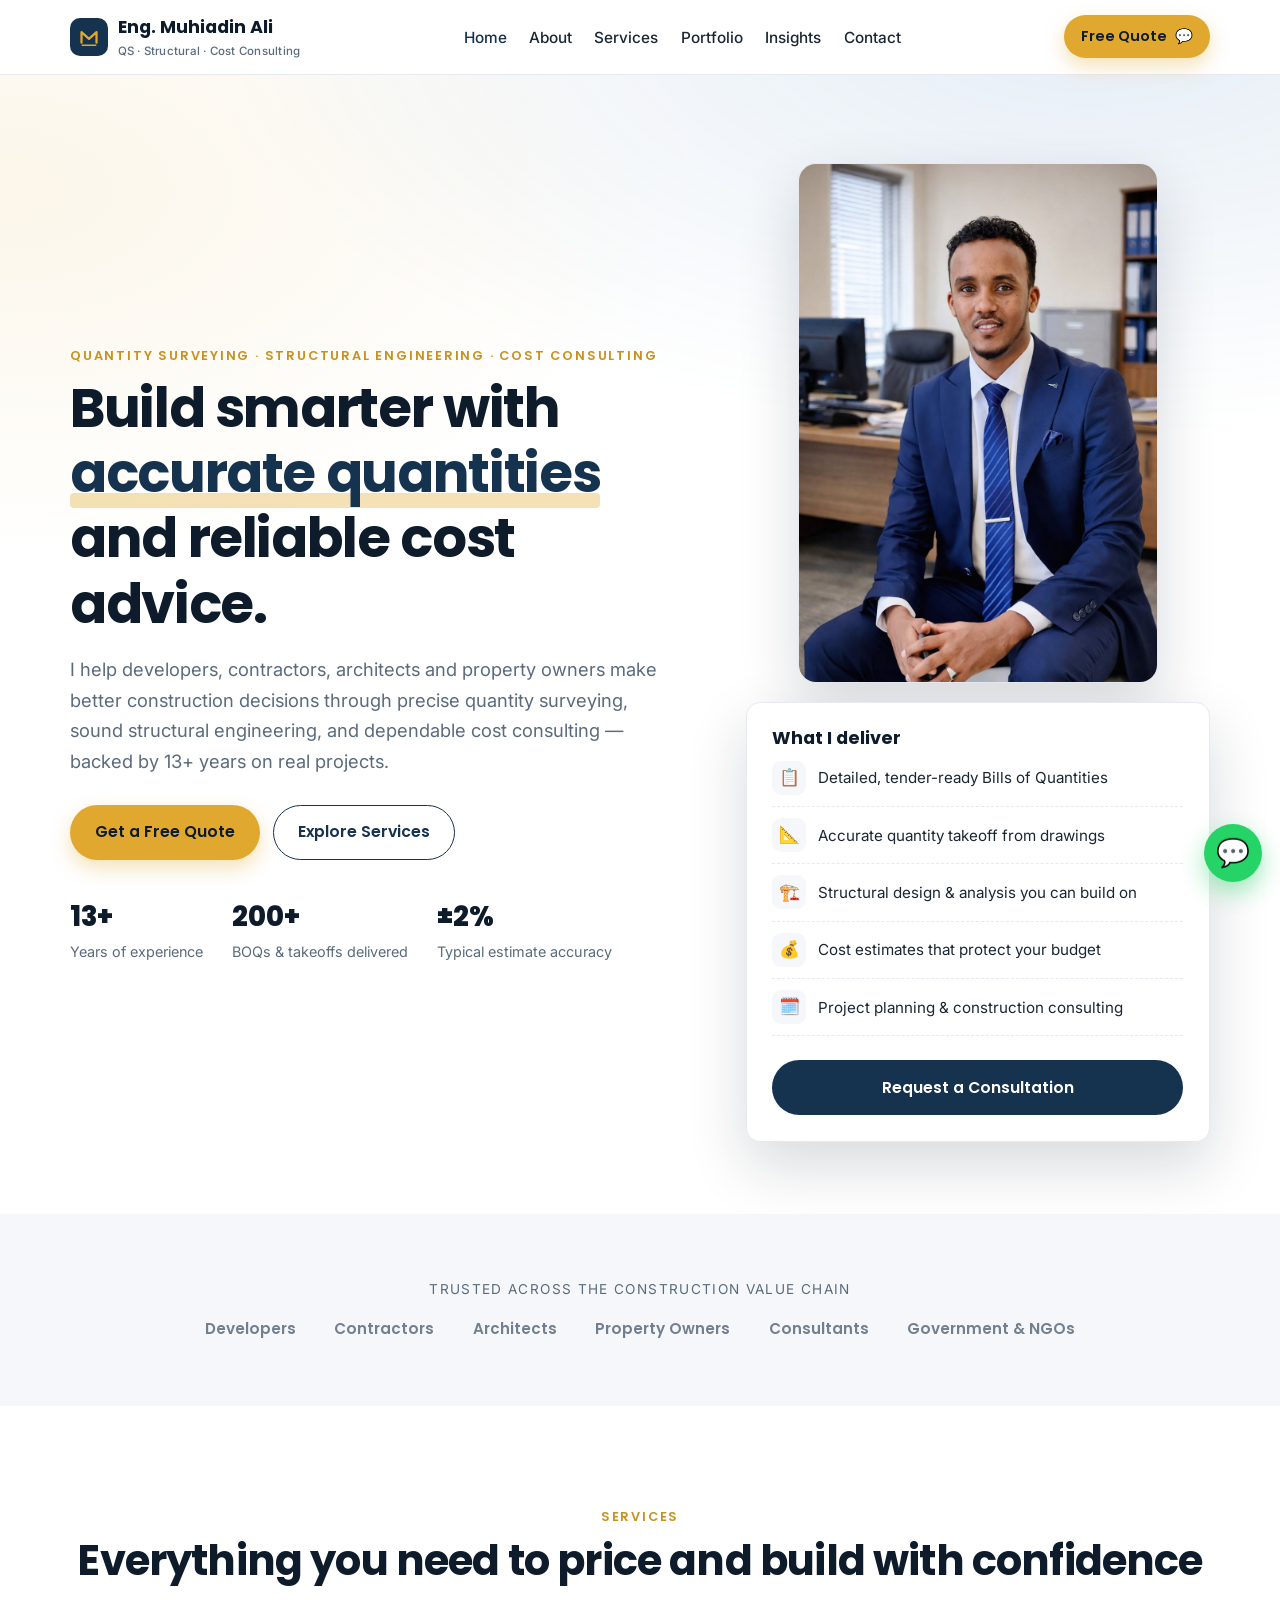
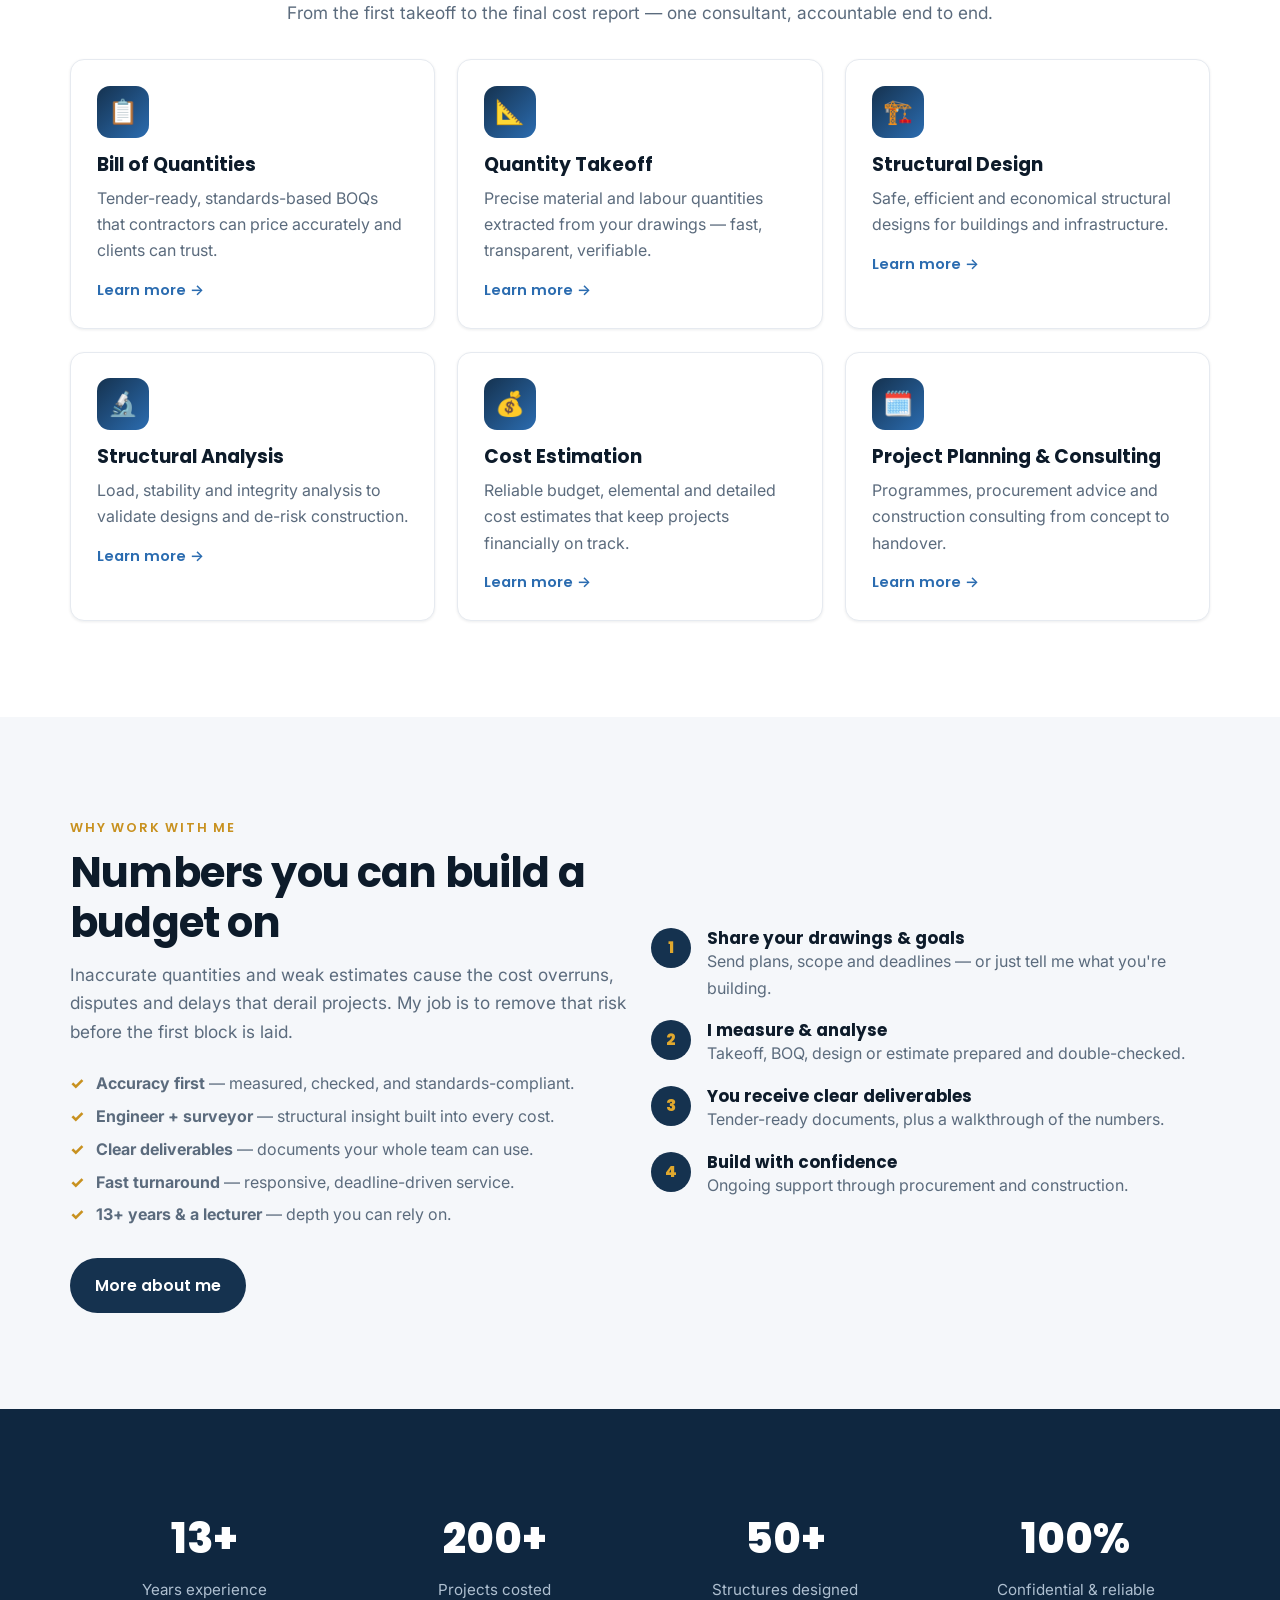
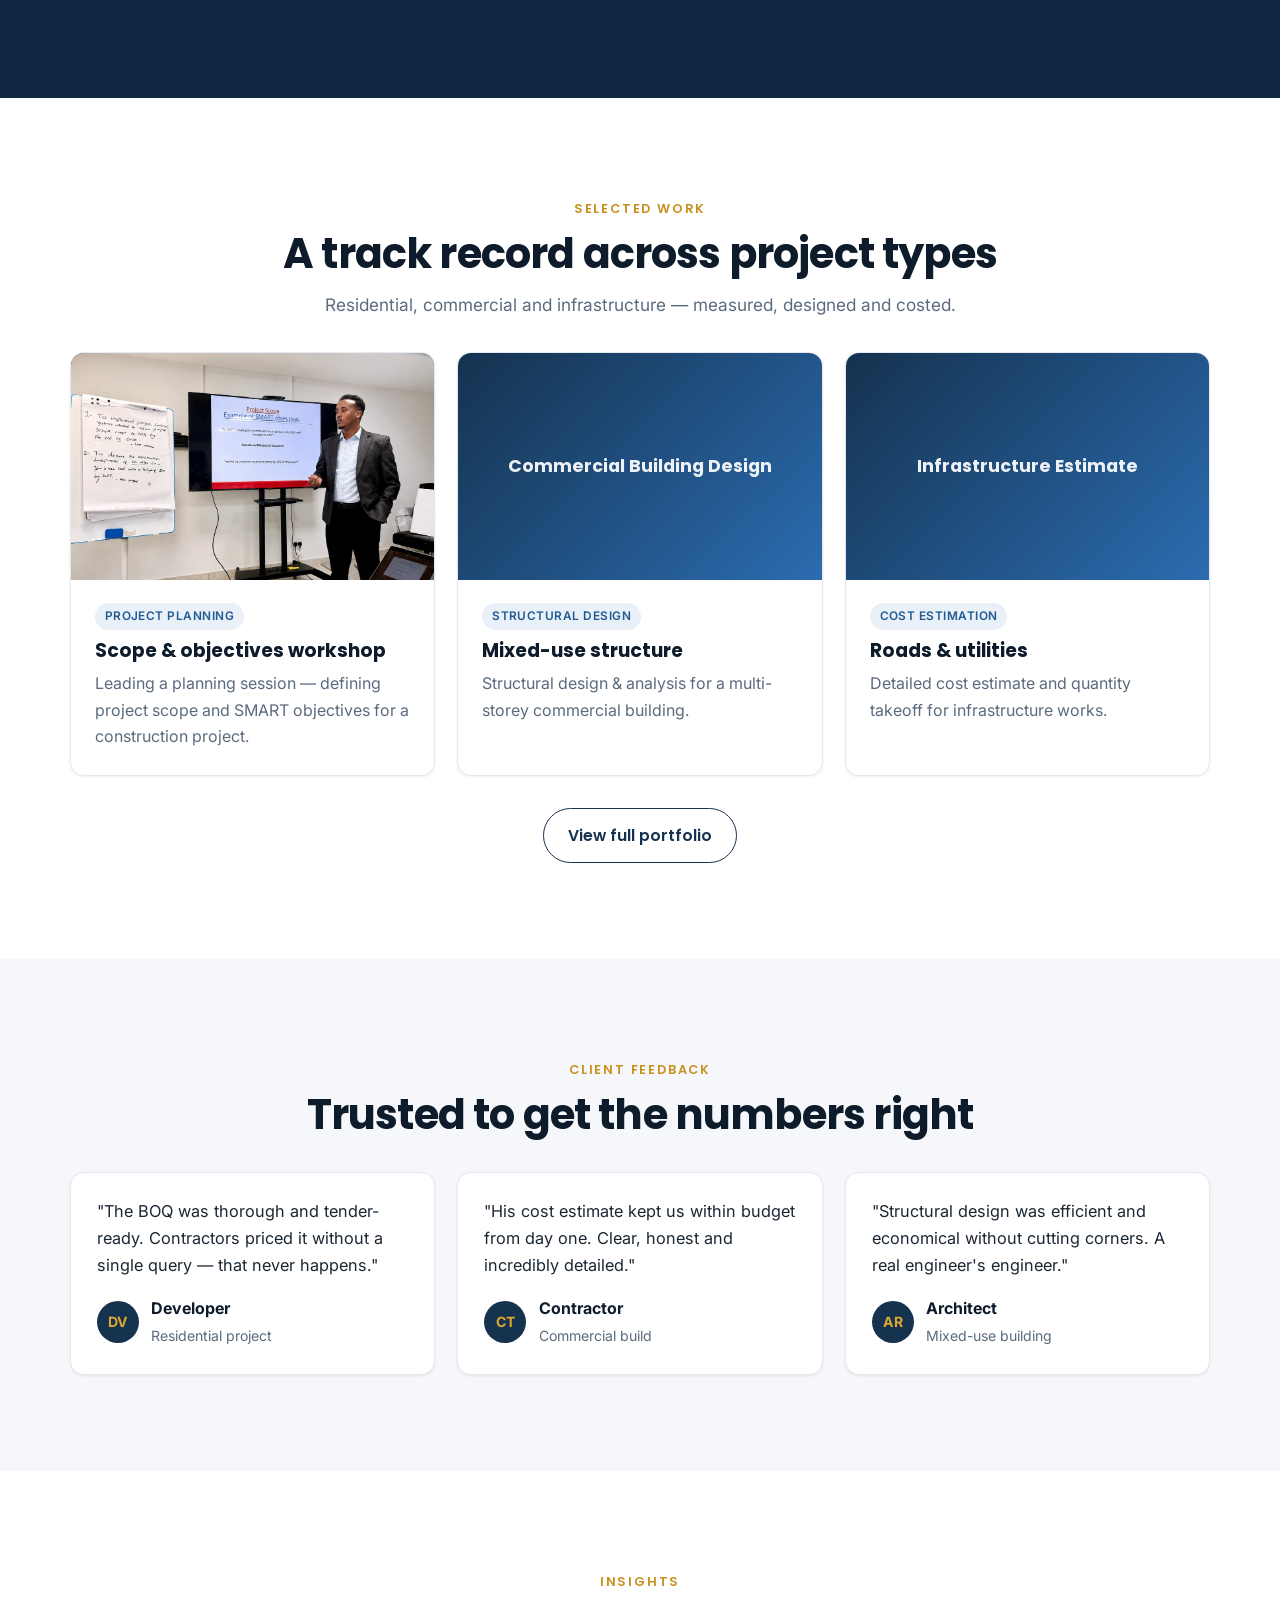
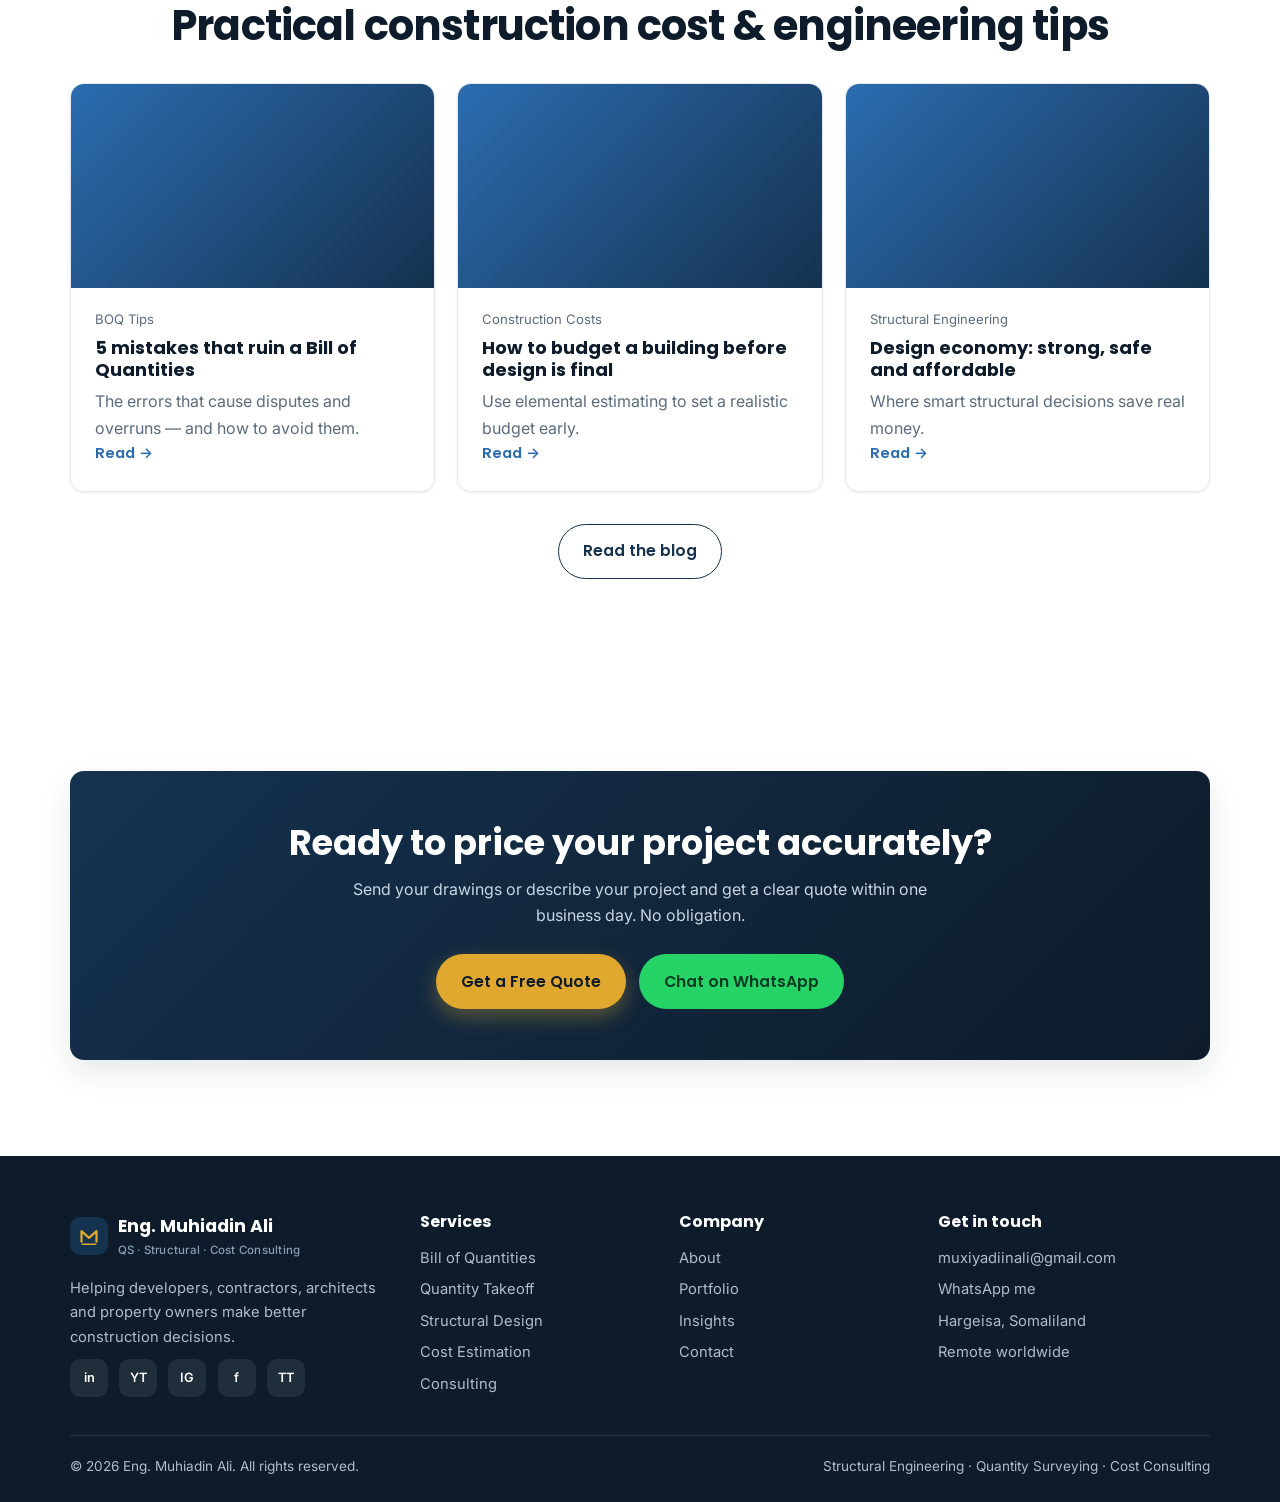
==== commit f77569de: "Add minimalist SVG logo + favicon and wire into site - logo.svg (gold "M" truss mark), favicon.svg (" ====
--- a/website/index.html
+++ b/website/index.html
@@ -7,22 +7,23 @@
   <meta name="description" content="Accurate Bill of Quantities, quantity takeoff, structural design & construction cost consulting. 13+ years helping developers, contractors & architects build smarter. Get a free quote." />
   <meta name="keywords" content="bill of quantities, BOQ, quantity takeoff, quantity surveyor, structural engineer, construction cost estimation, cost consultant, structural design, structural analysis" />
   <meta name="author" content="Eng. Muhiadin Ali" />
-  <link rel="canonical" href="https://muhiadinali.is-a.dev/" />
+  <link rel="canonical" href="https://muhyadiin.github.io/Web-Social-Media-/" />
   <meta name="theme-color" content="#15324f" />
+  <link rel="icon" type="image/svg+xml" href="assets/favicon.svg" />
 
   <!-- Open Graph -->
   <meta property="og:type" content="website" />
   <meta property="og:title" content="Eng. Muhiadin Ali | Quantity Surveying & Structural Engineering" />
   <meta property="og:description" content="Accurate BOQ, quantity takeoff, structural design & cost consulting. 13+ years of experience. Make better construction decisions." />
-  <meta property="og:url" content="https://muhiadinali.is-a.dev/" />
-  <meta property="og:image" content="https://muhiadinali.is-a.dev/assets/portrait.jpg" />
+  <meta property="og:url" content="https://muhyadiin.github.io/Web-Social-Media-/" />
+  <meta property="og:image" content="https://muhyadiin.github.io/Web-Social-Media-/assets/portrait.jpg" />
   <meta property="og:site_name" content="Eng. Muhiadin Ali" />
 
   <!-- Twitter -->
   <meta name="twitter:card" content="summary_large_image" />
   <meta name="twitter:title" content="Eng. Muhiadin Ali | Quantity Surveying & Structural Engineering" />
   <meta name="twitter:description" content="Accurate BOQ, quantity takeoff, structural design & cost consulting. 13+ years of experience." />
-  <meta name="twitter:image" content="https://muhiadinali.is-a.dev/assets/portrait.jpg" />
+  <meta name="twitter:image" content="https://muhyadiin.github.io/Web-Social-Media-/assets/portrait.jpg" />
 
   <link rel="manifest" href="site.webmanifest" />
   <link rel="preconnect" href="https://fonts.googleapis.com" />
@@ -36,8 +37,8 @@
     "@context": "https://schema.org",
     "@type": "ProfessionalService",
     "name": "Eng. Muhiadin Ali — Quantity Surveying & Structural Engineering",
-    "image": "https://muhiadinali.is-a.dev/assets/portrait.jpg",
-    "url": "https://muhiadinali.is-a.dev/",
+    "image": "https://muhyadiin.github.io/Web-Social-Media-/assets/portrait.jpg",
+    "url": "https://muhyadiin.github.io/Web-Social-Media-/",
     "email": "muxiyadiinali@gmail.com",
     "priceRange": "$$",
     "areaServed": "Worldwide (remote) & Hargeisa, Somaliland",
@@ -62,7 +63,7 @@
   <header class="site-header">
     <nav class="nav container" aria-label="Primary">
       <a href="index.html" class="brand">
-        <span class="mark">MA</span>
+        <span class="mark"><img src="assets/logo.svg" alt="Eng. Muhiadin Ali logo" width="24" height="24" /></span>
         <span>Eng. Muhiadin Ali<small>QS · Structural · Cost Consulting</small></span>
       </a>
       <button class="nav-toggle" aria-label="Toggle menu" aria-expanded="false"><span></span><span></span><span></span></button>
@@ -256,7 +257,7 @@
     <div class="container">
       <div class="footer-grid">
         <div>
-          <div class="brand"><span class="mark">MA</span><span>Eng. Muhiadin Ali<small>QS · Structural · Cost Consulting</small></span></div>
+          <div class="brand"><span class="mark"><img src="assets/logo.svg" alt="Eng. Muhiadin Ali logo" width="24" height="24" /></span><span>Eng. Muhiadin Ali<small>QS · Structural · Cost Consulting</small></span></div>
           <p class="mt-2">Helping developers, contractors, architects and property owners make better construction decisions.</p>
           <div class="footer-social">
             <a href="#" aria-label="LinkedIn">in</a>
--- a/website/css/styles.css
+++ b/website/css/styles.css
@@ -309,3 +309,5 @@
    is missing it is removed (onerror) and the gradient + label show instead. */
 .work-card .thumb { position: relative; overflow: hidden; }
 .work-card .thumb .thumb-img { position: absolute; inset: 0; width: 100%; height: 100%; object-fit: cover; z-index: 1; }
+
+.mark img { display:block; width:24px; height:24px; }
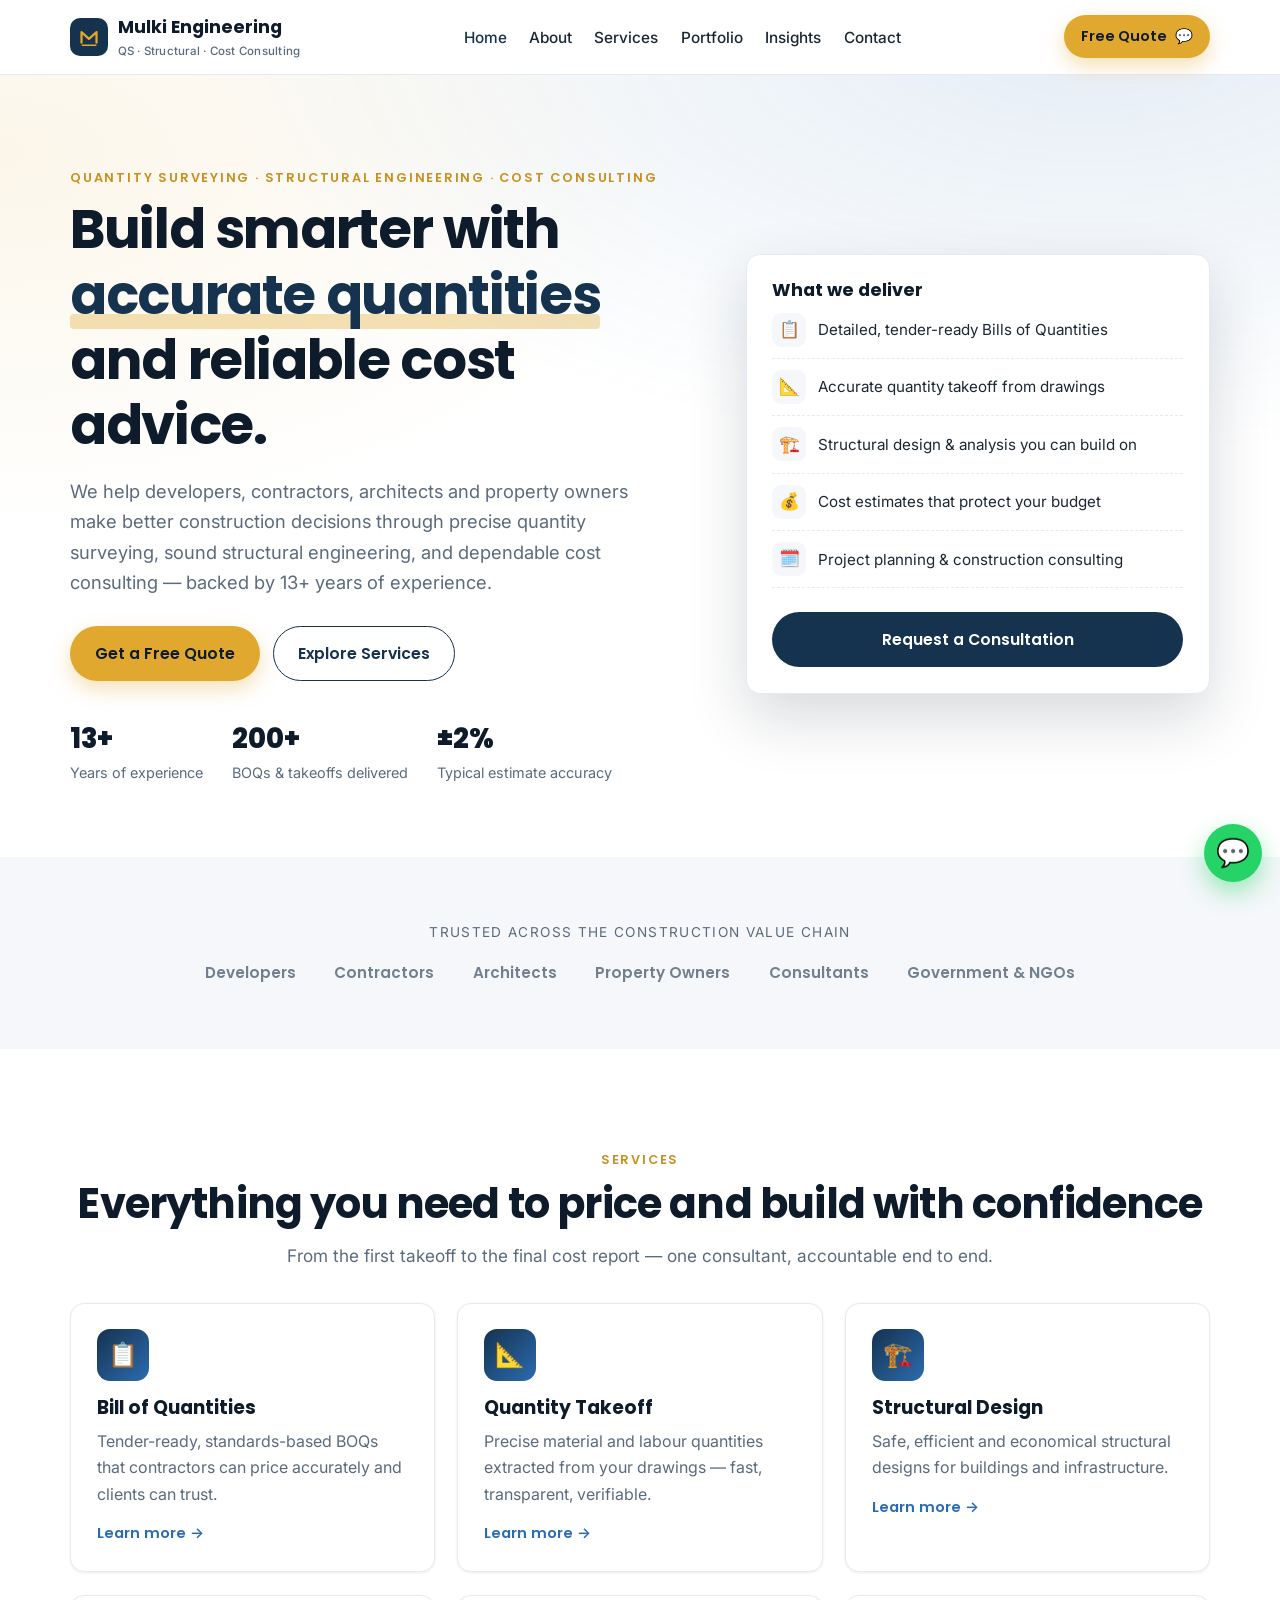
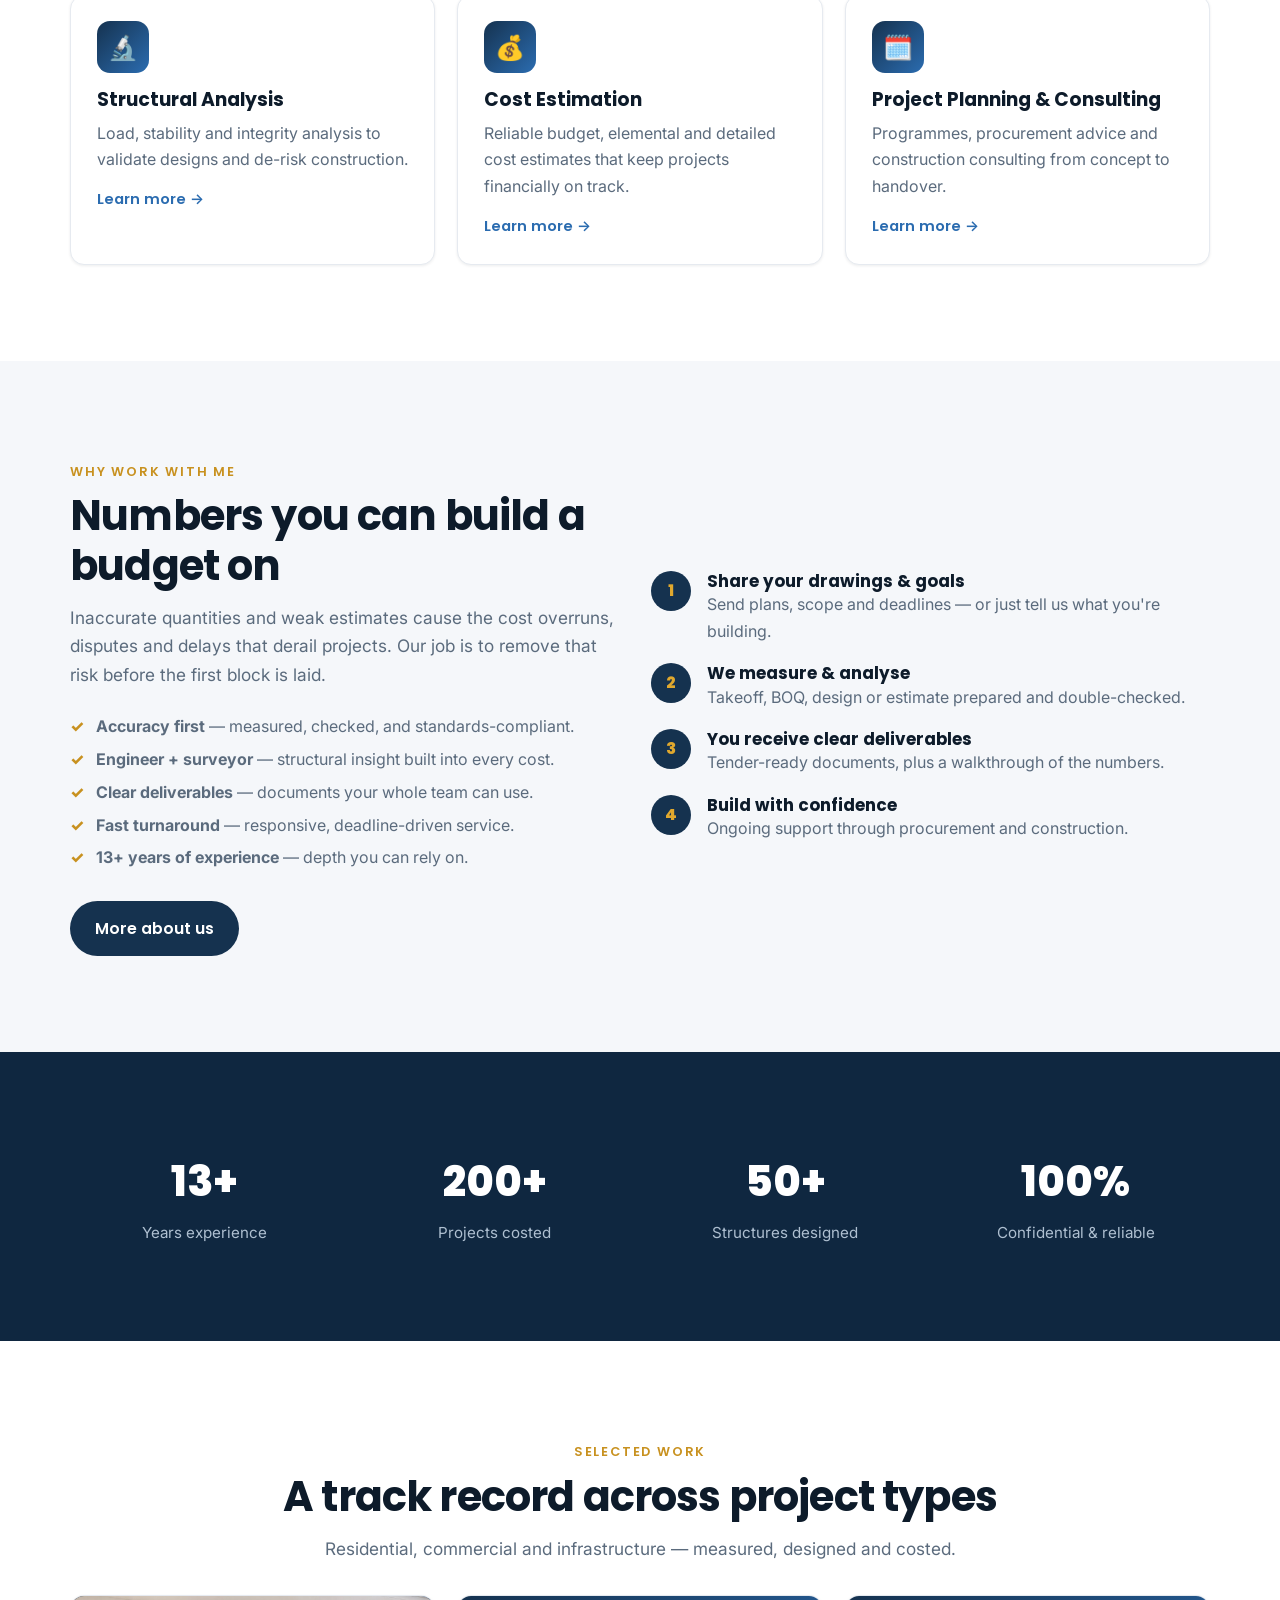
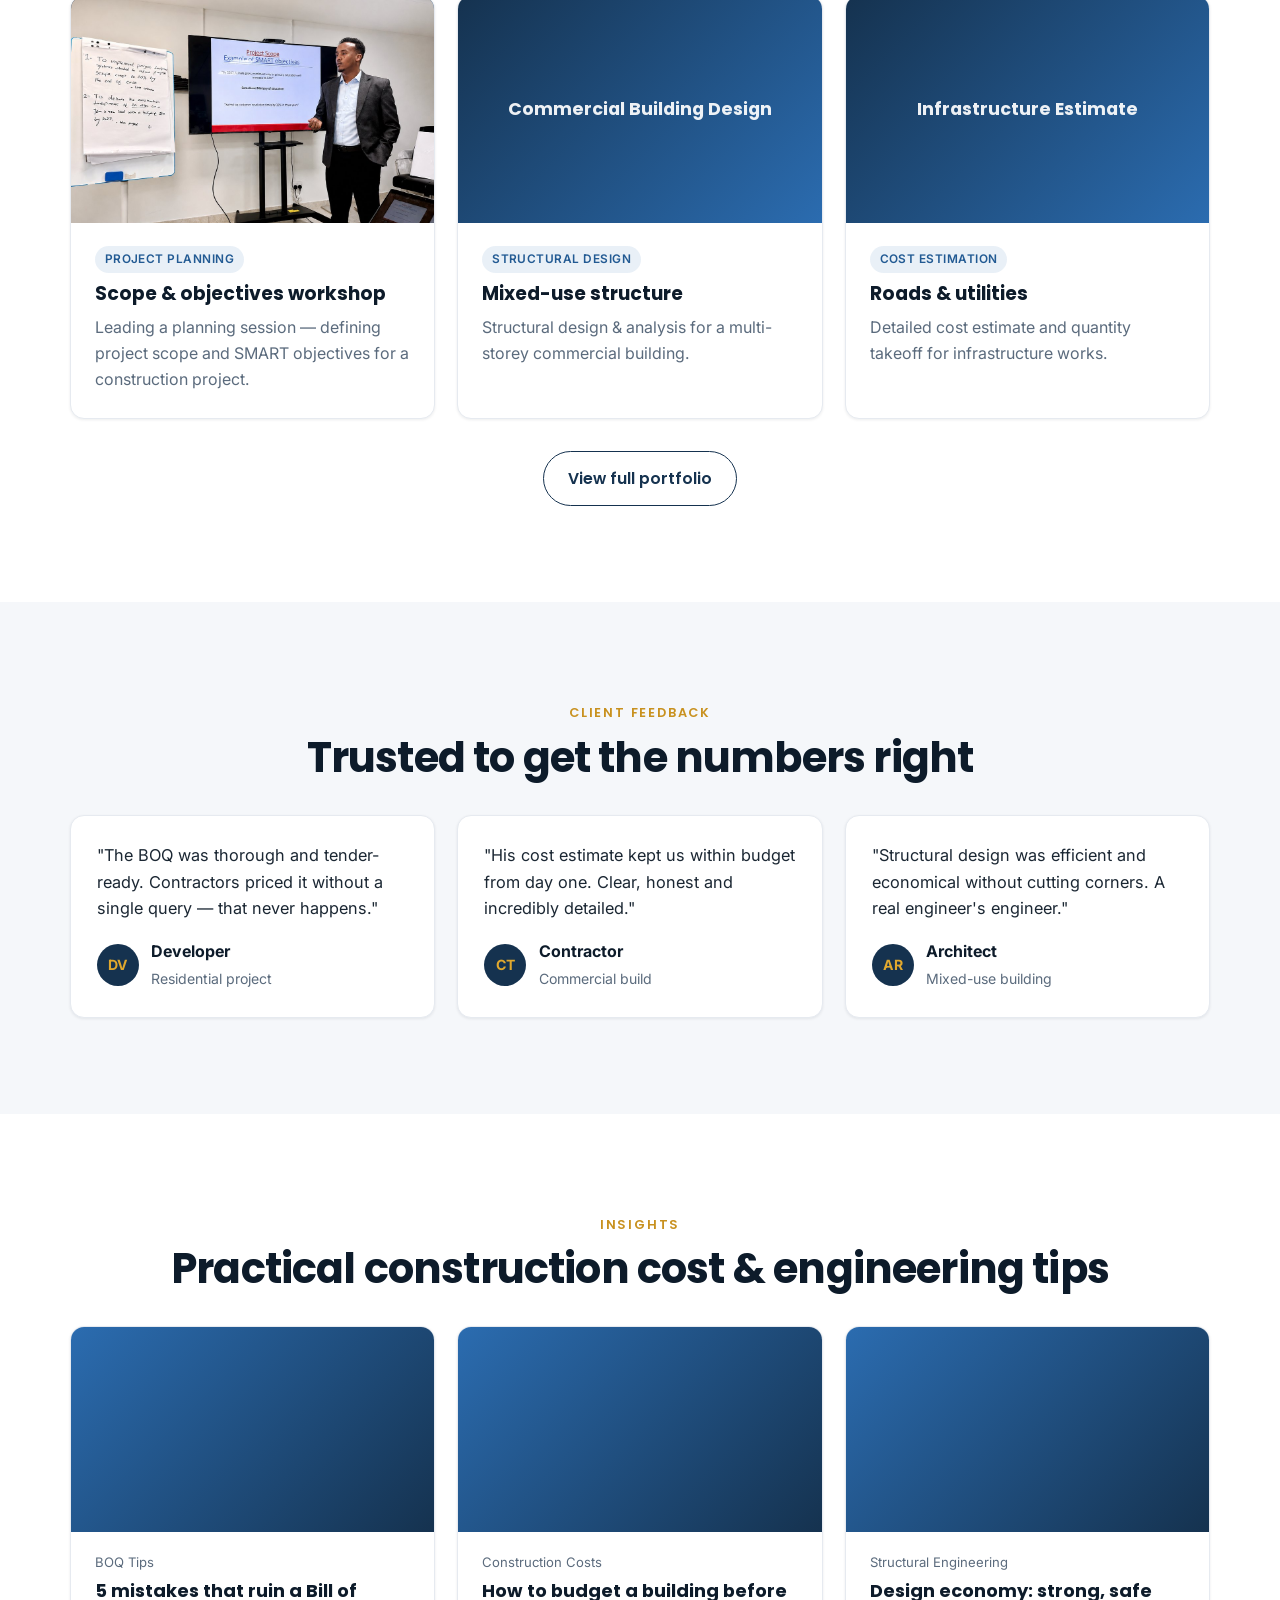
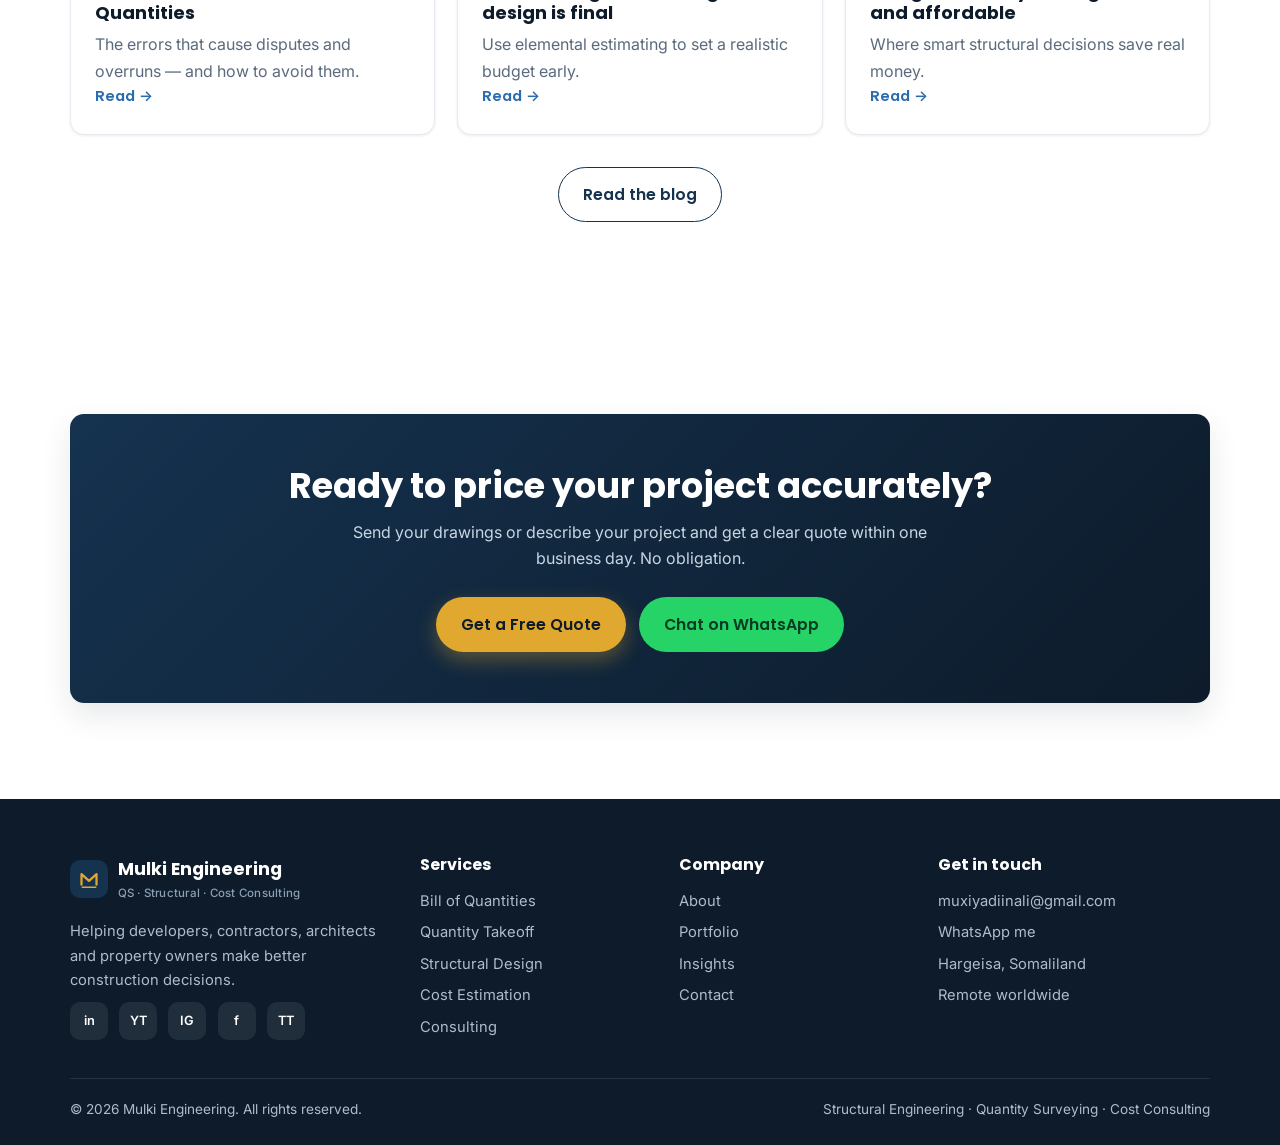
==== commit cab91338: "Rebrand site to Mulki Engineering (full company rebrand) - Replace personal name with Mulki Engineer" ====
--- a/website/index.html
+++ b/website/index.html
@@ -3,25 +3,25 @@
 <head>
   <meta charset="UTF-8" />
   <meta name="viewport" content="width=device-width, initial-scale=1.0" />
-  <title>Eng. Muhiadin Ali | BOQ, Quantity Surveying & Structural Engineering Consultant</title>
+  <title>Mulki Engineering | BOQ, Quantity Surveying & Structural Engineering Consultant</title>
   <meta name="description" content="Accurate Bill of Quantities, quantity takeoff, structural design & construction cost consulting. 13+ years helping developers, contractors & architects build smarter. Get a free quote." />
   <meta name="keywords" content="bill of quantities, BOQ, quantity takeoff, quantity surveyor, structural engineer, construction cost estimation, cost consultant, structural design, structural analysis" />
-  <meta name="author" content="Eng. Muhiadin Ali" />
+  <meta name="author" content="Mulki Engineering" />
   <link rel="canonical" href="https://muhyadiin.github.io/Web-Social-Media-/" />
   <meta name="theme-color" content="#15324f" />
   <link rel="icon" type="image/svg+xml" href="assets/favicon.svg" />
 
   <!-- Open Graph -->
   <meta property="og:type" content="website" />
-  <meta property="og:title" content="Eng. Muhiadin Ali | Quantity Surveying & Structural Engineering" />
+  <meta property="og:title" content="Mulki Engineering | Quantity Surveying & Structural Engineering" />
   <meta property="og:description" content="Accurate BOQ, quantity takeoff, structural design & cost consulting. 13+ years of experience. Make better construction decisions." />
   <meta property="og:url" content="https://muhyadiin.github.io/Web-Social-Media-/" />
   <meta property="og:image" content="https://muhyadiin.github.io/Web-Social-Media-/assets/portrait.jpg" />
-  <meta property="og:site_name" content="Eng. Muhiadin Ali" />
+  <meta property="og:site_name" content="Mulki Engineering" />
 
   <!-- Twitter -->
   <meta name="twitter:card" content="summary_large_image" />
-  <meta name="twitter:title" content="Eng. Muhiadin Ali | Quantity Surveying & Structural Engineering" />
+  <meta name="twitter:title" content="Mulki Engineering | Quantity Surveying & Structural Engineering" />
   <meta name="twitter:description" content="Accurate BOQ, quantity takeoff, structural design & cost consulting. 13+ years of experience." />
   <meta name="twitter:image" content="https://muhyadiin.github.io/Web-Social-Media-/assets/portrait.jpg" />
 
@@ -36,7 +36,7 @@
   {
     "@context": "https://schema.org",
     "@type": "ProfessionalService",
-    "name": "Eng. Muhiadin Ali — Quantity Surveying & Structural Engineering",
+    "name": "Mulki Engineering — Quantity Surveying & Structural Engineering",
     "image": "https://muhyadiin.github.io/Web-Social-Media-/assets/portrait.jpg",
     "url": "https://muhyadiin.github.io/Web-Social-Media-/",
     "email": "muxiyadiinali@gmail.com",
@@ -45,7 +45,7 @@
     "address": { "@type": "PostalAddress", "addressLocality": "Hargeisa", "addressCountry": "Somaliland" },
     "founder": {
       "@type": "Person",
-      "name": "Muhiadin Ali",
+      "name": "Mulki Engineering",
       "jobTitle": "Structural Engineer & Quantity Surveyor",
       "description": "Structural engineer, quantity surveyor and construction cost consultant with 13+ years of experience."
     },
@@ -63,8 +63,8 @@
   <header class="site-header">
     <nav class="nav container" aria-label="Primary">
       <a href="index.html" class="brand">
-        <span class="mark"><img src="assets/logo.svg" alt="Eng. Muhiadin Ali logo" width="24" height="24" /></span>
-        <span>Eng. Muhiadin Ali<small>QS · Structural · Cost Consulting</small></span>
+        <span class="mark"><img src="assets/logo.svg" alt="Mulki Engineering logo" width="24" height="24" /></span>
+        <span>Mulki Engineering<small>QS · Structural · Cost Consulting</small></span>
       </a>
       <button class="nav-toggle" aria-label="Toggle menu" aria-expanded="false"><span></span><span></span><span></span></button>
       <ul class="nav-links">
@@ -76,7 +76,7 @@
         <li><a href="contact.html">Contact</a></li>
       </ul>
       <div class="nav-cta">
-        <a class="btn btn-primary btn-sm js-wa" data-msg="Hello Eng. Muhiadin, I'd like a free quote.">
+        <a class="btn btn-primary btn-sm js-wa" data-msg="Hello Mulki Engineering, I'd like a free quote.">
           <span class="btn-text">Free Quote</span> 💬
         </a>
       </div>
@@ -91,9 +91,9 @@
           <span class="eyebrow">Quantity Surveying · Structural Engineering · Cost Consulting</span>
           <h1>Build smarter with <span class="hl">accurate quantities</span> and reliable cost advice.</h1>
           <p class="lead">
-            I help developers, contractors, architects and property owners make better
+            We help developers, contractors, architects and property owners make better
             construction decisions through precise quantity surveying, sound structural
-            engineering, and dependable cost consulting — backed by 13+ years on real projects.
+            engineering, and dependable cost consulting — backed by 13+ years of experience.
           </p>
           <div class="hero-actions">
             <a href="contact.html" class="btn btn-primary">Get a Free Quote</a>
@@ -106,11 +106,11 @@
           </dl>
         </div>
         <div class="hero-right" data-reveal>
-          <img class="portrait" src="assets/portrait.jpg" width="420" height="520"
-               alt="Eng. Muhiadin Ali — Structural Engineer & Quantity Surveyor"
+          <img class="portrait" src="assets/logo-mulki.png" style="object-fit:contain;background:#fff;padding:1.4rem" width="420" height="520"
+               alt="Mulki Engineering — Structural Engineer & Quantity Surveyor"
                onerror="this.style.display='none'" />
           <aside class="hero-card">
-            <h3>What I deliver</h3>
+            <h3>What we deliver</h3>
             <div class="row"><span class="ic">📋</span><span>Detailed, tender-ready Bills of Quantities</span></div>
             <div class="row"><span class="ic">📐</span><span>Accurate quantity takeoff from drawings</span></div>
             <div class="row"><span class="ic">🏗️</span><span>Structural design & analysis you can build on</span></div>
@@ -162,20 +162,20 @@
         <div data-reveal>
           <span class="eyebrow">Why work with me</span>
           <h2 class="section-title">Numbers you can build a budget on</h2>
-          <p class="section-lead">Inaccurate quantities and weak estimates cause the cost overruns, disputes and delays that derail projects. My job is to remove that risk before the first block is laid.</p>
+          <p class="section-lead">Inaccurate quantities and weak estimates cause the cost overruns, disputes and delays that derail projects. Our job is to remove that risk before the first block is laid.</p>
           <ul class="ticks mt-3">
             <li><strong>Accuracy first</strong> — measured, checked, and standards-compliant.</li>
             <li><strong>Engineer + surveyor</strong> — structural insight built into every cost.</li>
             <li><strong>Clear deliverables</strong> — documents your whole team can use.</li>
             <li><strong>Fast turnaround</strong> — responsive, deadline-driven service.</li>
-            <li><strong>13+ years &amp; a lecturer</strong> — depth you can rely on.</li>
+            <li><strong>13+ years of experience</strong> — depth you can rely on.</li>
           </ul>
-          <a href="about.html" class="btn btn-dark mt-3">More about me</a>
+          <a href="about.html" class="btn btn-dark mt-3">More about us</a>
         </div>
         <div data-reveal>
           <div class="steps">
-            <div class="step"><span class="n"></span><div><h4>Share your drawings &amp; goals</h4><p>Send plans, scope and deadlines — or just tell me what you're building.</p></div></div>
-            <div class="step"><span class="n"></span><div><h4>I measure &amp; analyse</h4><p>Takeoff, BOQ, design or estimate prepared and double-checked.</p></div></div>
+            <div class="step"><span class="n"></span><div><h4>Share your drawings &amp; goals</h4><p>Send plans, scope and deadlines — or just tell us what you're building.</p></div></div>
+            <div class="step"><span class="n"></span><div><h4>We measure &amp; analyse</h4><p>Takeoff, BOQ, design or estimate prepared and double-checked.</p></div></div>
             <div class="step"><span class="n"></span><div><h4>You receive clear deliverables</h4><p>Tender-ready documents, plus a walkthrough of the numbers.</p></div></div>
             <div class="step"><span class="n"></span><div><h4>Build with confidence</h4><p>Ongoing support through procurement and construction.</p></div></div>
           </div>
@@ -257,7 +257,7 @@
     <div class="container">
       <div class="footer-grid">
         <div>
-          <div class="brand"><span class="mark"><img src="assets/logo.svg" alt="Eng. Muhiadin Ali logo" width="24" height="24" /></span><span>Eng. Muhiadin Ali<small>QS · Structural · Cost Consulting</small></span></div>
+          <div class="brand"><span class="mark"><img src="assets/logo.svg" alt="Mulki Engineering logo" width="24" height="24" /></span><span>Mulki Engineering<small>QS · Structural · Cost Consulting</small></span></div>
           <p class="mt-2">Helping developers, contractors, architects and property owners make better construction decisions.</p>
           <div class="footer-social">
             <a href="#" aria-label="LinkedIn">in</a>
@@ -288,7 +288,7 @@
         </ul></div>
       </div>
       <div class="footer-bottom">
-        <span>© <span id="year"></span> Eng. Muhiadin Ali. All rights reserved.</span>
+        <span>© <span id="year"></span> Mulki Engineering. All rights reserved.</span>
         <span>Structural Engineering · Quantity Surveying · Cost Consulting</span>
       </div>
     </div>
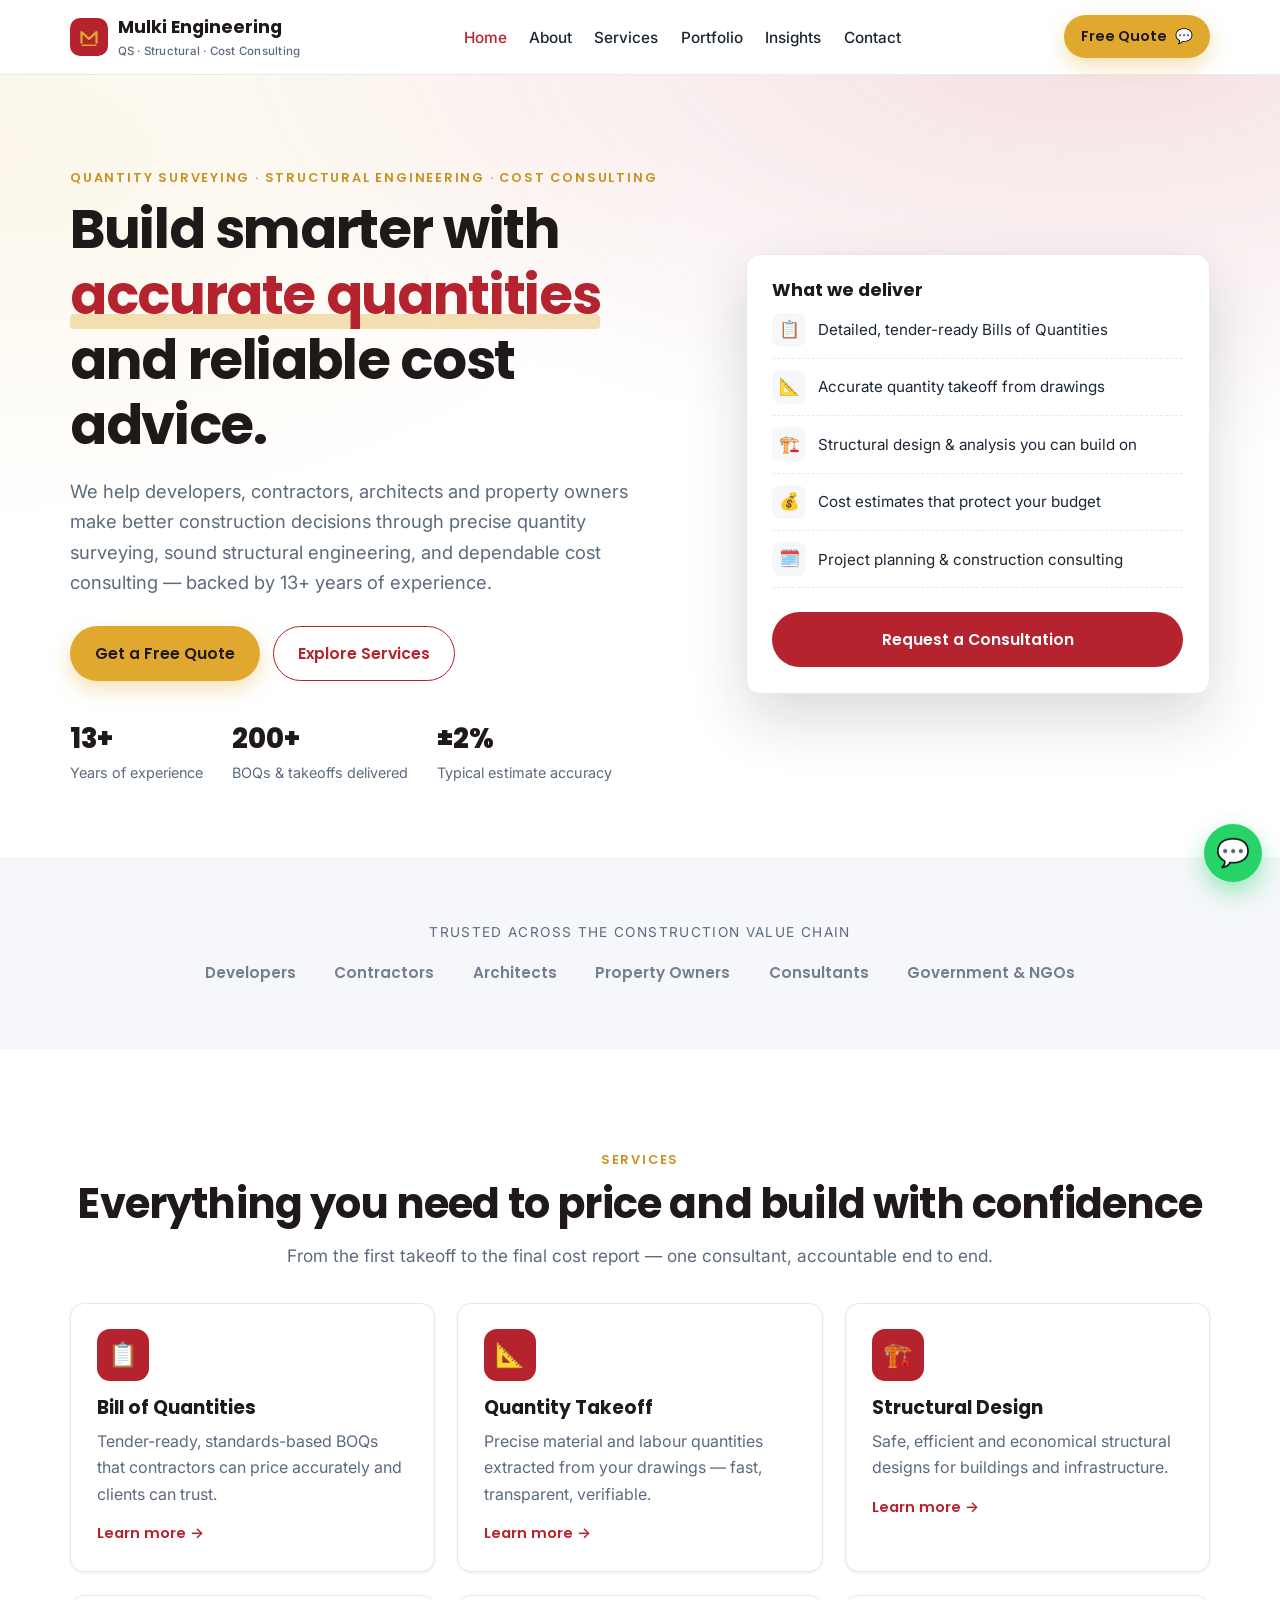
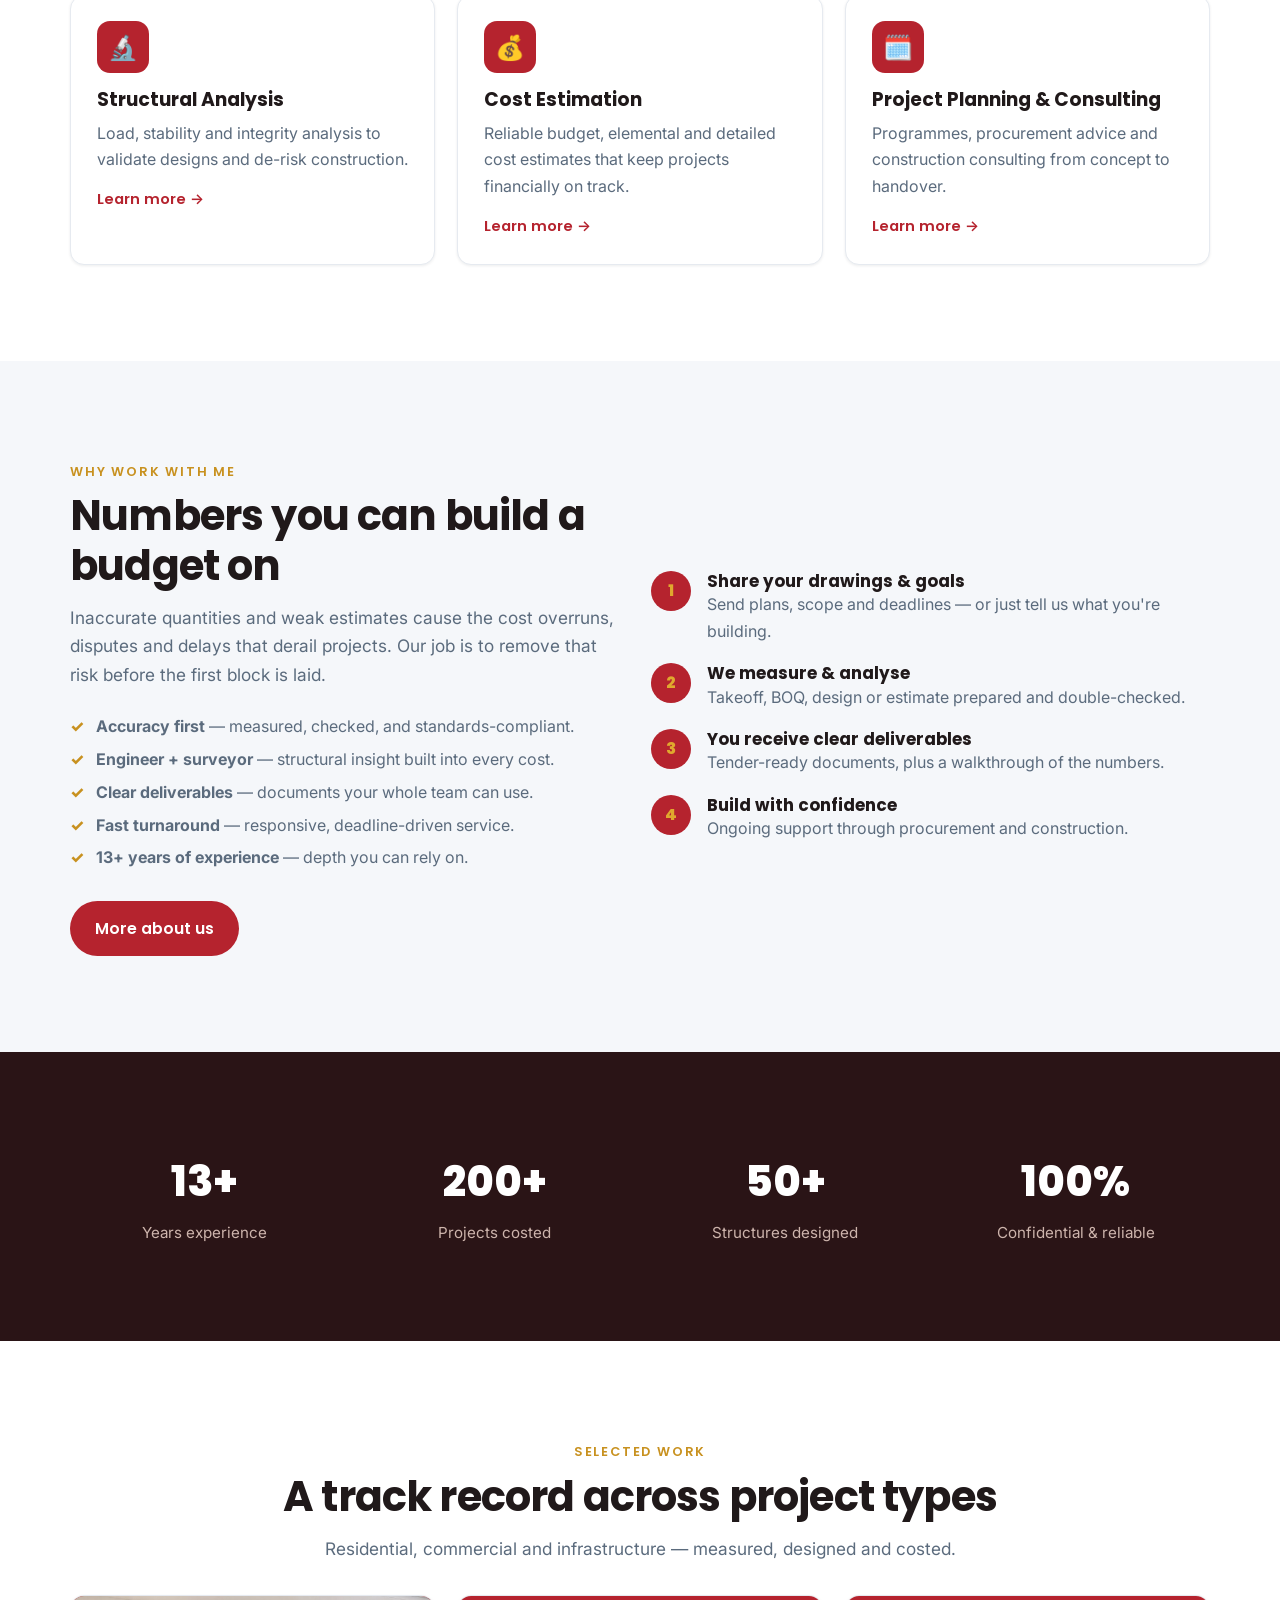
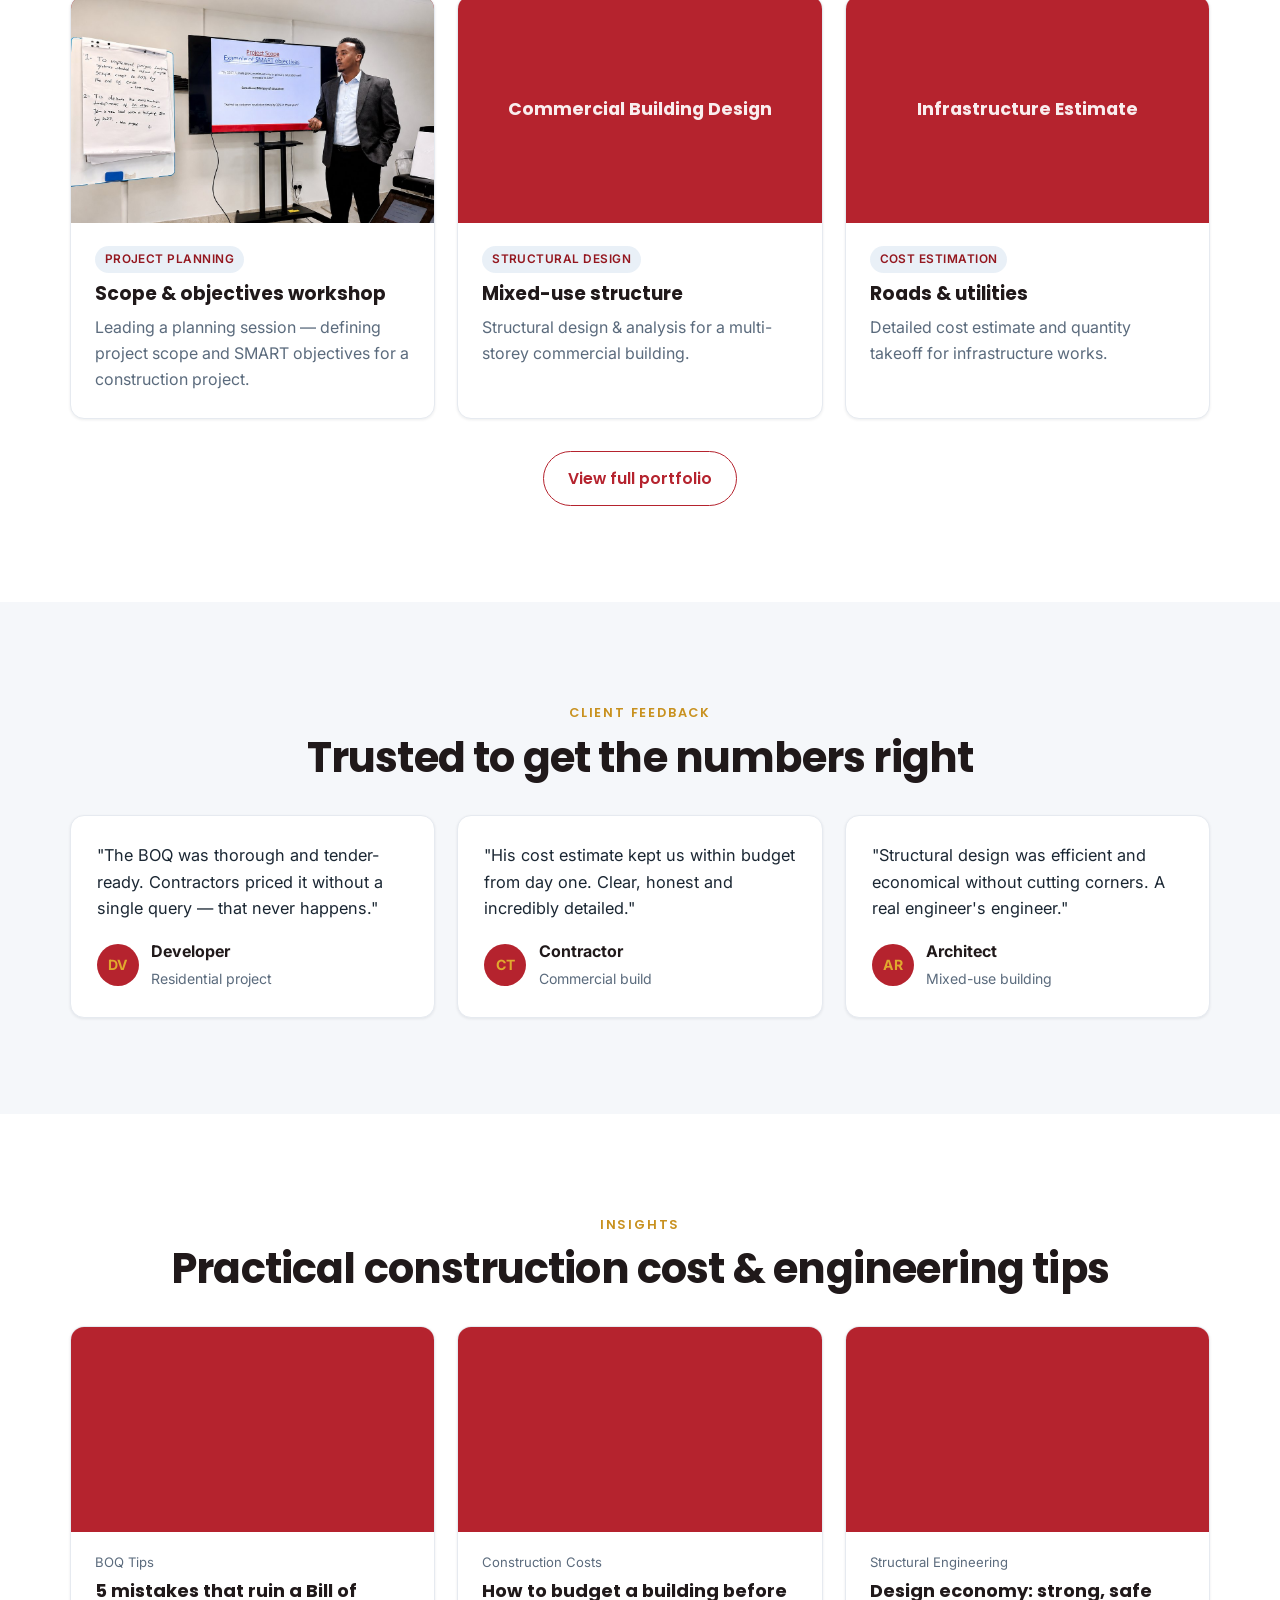
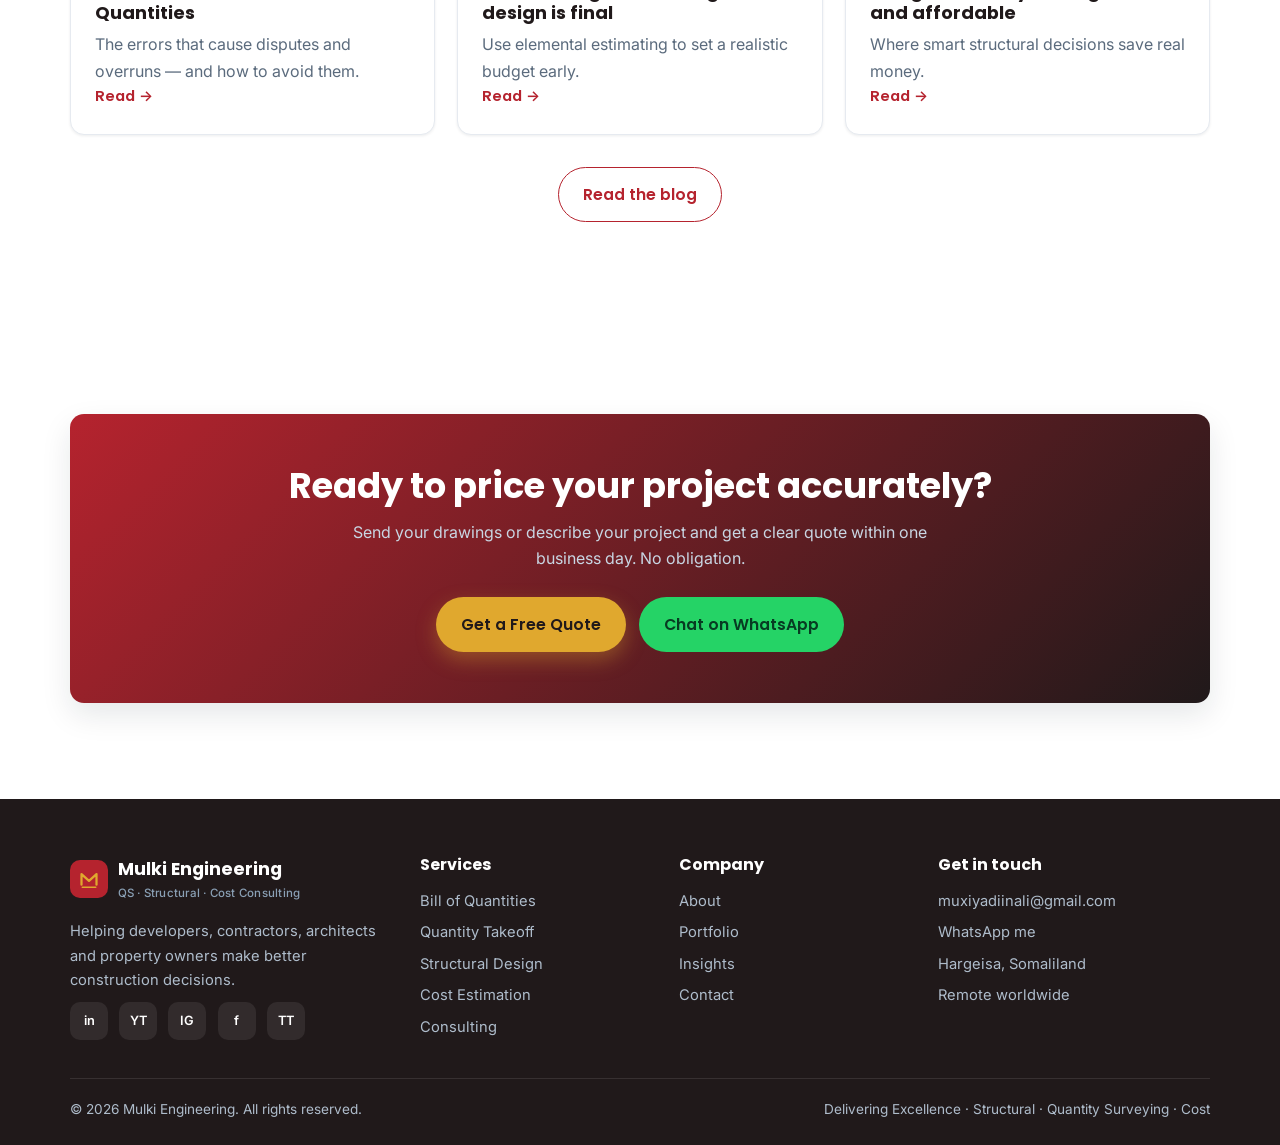
==== commit 2434ea4e: "Retheme to Mulki Engineering logo colors; rebuild portfolio with real projects - Retheme site palett" ====
--- a/website/index.html
+++ b/website/index.html
@@ -8,7 +8,7 @@
   <meta name="keywords" content="bill of quantities, BOQ, quantity takeoff, quantity surveyor, structural engineer, construction cost estimation, cost consultant, structural design, structural analysis" />
   <meta name="author" content="Mulki Engineering" />
   <link rel="canonical" href="https://muhyadiin.github.io/Web-Social-Media-/" />
-  <meta name="theme-color" content="#15324f" />
+  <meta name="theme-color" content="#b5232e" />
   <link rel="icon" type="image/svg+xml" href="assets/favicon.svg" />
 
   <!-- Open Graph -->
@@ -289,7 +289,7 @@
       </div>
       <div class="footer-bottom">
         <span>© <span id="year"></span> Mulki Engineering. All rights reserved.</span>
-        <span>Structural Engineering · Quantity Surveying · Cost Consulting</span>
+        <span>Delivering Excellence · Structural · Quantity Surveying · Cost</span>
       </div>
     </div>
   </footer>
--- a/website/css/styles.css
+++ b/website/css/styles.css
@@ -7,18 +7,18 @@
 /* ---------- Design tokens ---------- */
 :root {
   /* Brand palette */
-  --ink: #0d1b2a;          /* near-black navy — text & dark bands */
-  --navy: #15324f;         /* primary brand navy */
-  --navy-600: #1c4368;
+  --ink: #20191a;          /* near-black navy — text & dark bands */
+  --navy: #b5232e;         /* primary brand navy */
+  --navy-600: #94171f;
   --accent: #e0a82e;       /* premium gold — primary CTA / highlights */
   --accent-600: #c8911f;
-  --blue: #2b6cb0;         /* engineering blue — links */
-  --blue-600: #225a93;
+  --blue: #b5232e;         /* engineering blue — links */
+  --blue-600: #94171f;
 
   /* Neutrals */
   --bg: #ffffff;
   --bg-soft: #f5f7fa;
-  --bg-band: #0f2740;      /* dark section background */
+  --bg-band: #2a1416;      /* dark section background */
   --line: #e6eaf0;
   --text: #1b2733;
   --muted: #5b6b7d;
@@ -59,7 +59,7 @@
 .container { width: min(var(--max), 92%); margin-inline: auto; }
 .section { padding: clamp(3.5rem, 8vw, 6rem) 0; }
 .section-sm { padding: clamp(2.5rem, 6vw, 4rem) 0; }
-.band-dark { background: var(--bg-band); color: #d8e2ec; }
+.band-dark { background: var(--bg-band); color: #ead9d2; }
 .band-dark h1, .band-dark h2, .band-dark h3 { color: #fff; }
 .band-soft { background: var(--bg-soft); }
 .center { text-align: center; }
@@ -117,7 +117,7 @@
 
 /* ---------- Hero ---------- */
 .hero { position: relative; padding: clamp(3rem, 7vw, 5.5rem) 0 clamp(3rem, 6vw, 4.5rem); background:
-  radial-gradient(900px 420px at 85% -5%, rgba(43,108,176,.12), transparent),
+  radial-gradient(900px 420px at 85% -5%, rgba(181,35,46,.14), transparent),
   radial-gradient(700px 380px at 0% 10%, rgba(224,168,46,.10), transparent); }
 .hero-grid { display: grid; grid-template-columns: 1.15fr .85fr; gap: clamp(1.5rem, 4vw, 3rem); align-items: center; }
 .hero h1 { font-size: clamp(2.1rem, 5vw, 3.4rem); letter-spacing: -0.025em; }
@@ -175,7 +175,7 @@
 /* ---------- Stats band ---------- */
 .stats { display: grid; grid-template-columns: repeat(4, 1fr); gap: 1.4rem; text-align: center; }
 .stats .stat dt { font-family: var(--font-head); font-weight: 800; font-size: clamp(1.8rem, 5vw, 2.6rem); color: #fff; }
-.stats .stat dd { color: #aebfd0; font-size: .95rem; margin-top: .2rem; }
+.stats .stat dd { color: #cdb4ac; font-size: .95rem; margin-top: .2rem; }
 
 /* ---------- Process steps ---------- */
 .steps { counter-reset: step; display: grid; gap: 1.2rem; }
@@ -215,7 +215,7 @@
   width: 100%; padding: .8rem 1rem; border: 1.5px solid var(--line); border-radius: var(--radius-sm);
   font: inherit; color: var(--text); background: #fff;
 }
-.field input:focus, .field select:focus, .field textarea:focus { outline: none; border-color: var(--blue); box-shadow: 0 0 0 3px rgba(43,108,176,.12); }
+.field input:focus, .field select:focus, .field textarea:focus { outline: none; border-color: var(--blue); box-shadow: 0 0 0 3px rgba(181,35,46,.14); }
 .form-row { display: grid; grid-template-columns: 1fr 1fr; gap: 1rem; }
 .form-status { min-height: 1.4rem; font-weight: 600; }
 .form-status.ok { color: #1a8a4b; }
@@ -240,7 +240,7 @@
 
 /* ---------- Page hero (inner pages) ---------- */
 .page-hero { padding: clamp(2.5rem, 6vw, 4rem) 0; background:
-  radial-gradient(700px 300px at 90% -20%, rgba(43,108,176,.12), transparent), var(--bg-soft); }
+  radial-gradient(700px 300px at 90% -20%, rgba(181,35,46,.14), transparent), var(--bg-soft); }
 .breadcrumb { font-size: .85rem; color: var(--muted); margin-bottom: .6rem; }
 .page-hero h1 { font-size: clamp(1.9rem, 4.5vw, 3rem); }
 .page-hero p { color: var(--muted); max-width: 44rem; margin-top: .7rem; font-size: 1.08rem; }
@@ -311,3 +311,10 @@
 .work-card .thumb .thumb-img { position: absolute; inset: 0; width: 100%; height: 100%; object-fit: cover; z-index: 1; }
 
 .mark img { display:block; width:24px; height:24px; }
+
+/* ---------- Project gallery (portfolio) ---------- */
+.gallery { display:grid; grid-template-columns:repeat(3,1fr); gap:1rem; }
+.gallery img { width:100%; aspect-ratio:4/3; object-fit:contain; background:#fff; border:1px solid var(--line); border-radius:12px; box-shadow:var(--shadow-sm); padding:.4rem; }
+.gallery img.wide { grid-column:span 2; aspect-ratio:16/9; }
+.proj-desc { font-size:1.02rem; line-height:1.7; }
+@media (max-width:760px){ .gallery{ grid-template-columns:1fr 1fr; } .gallery img.wide{ grid-column:span 2; } }
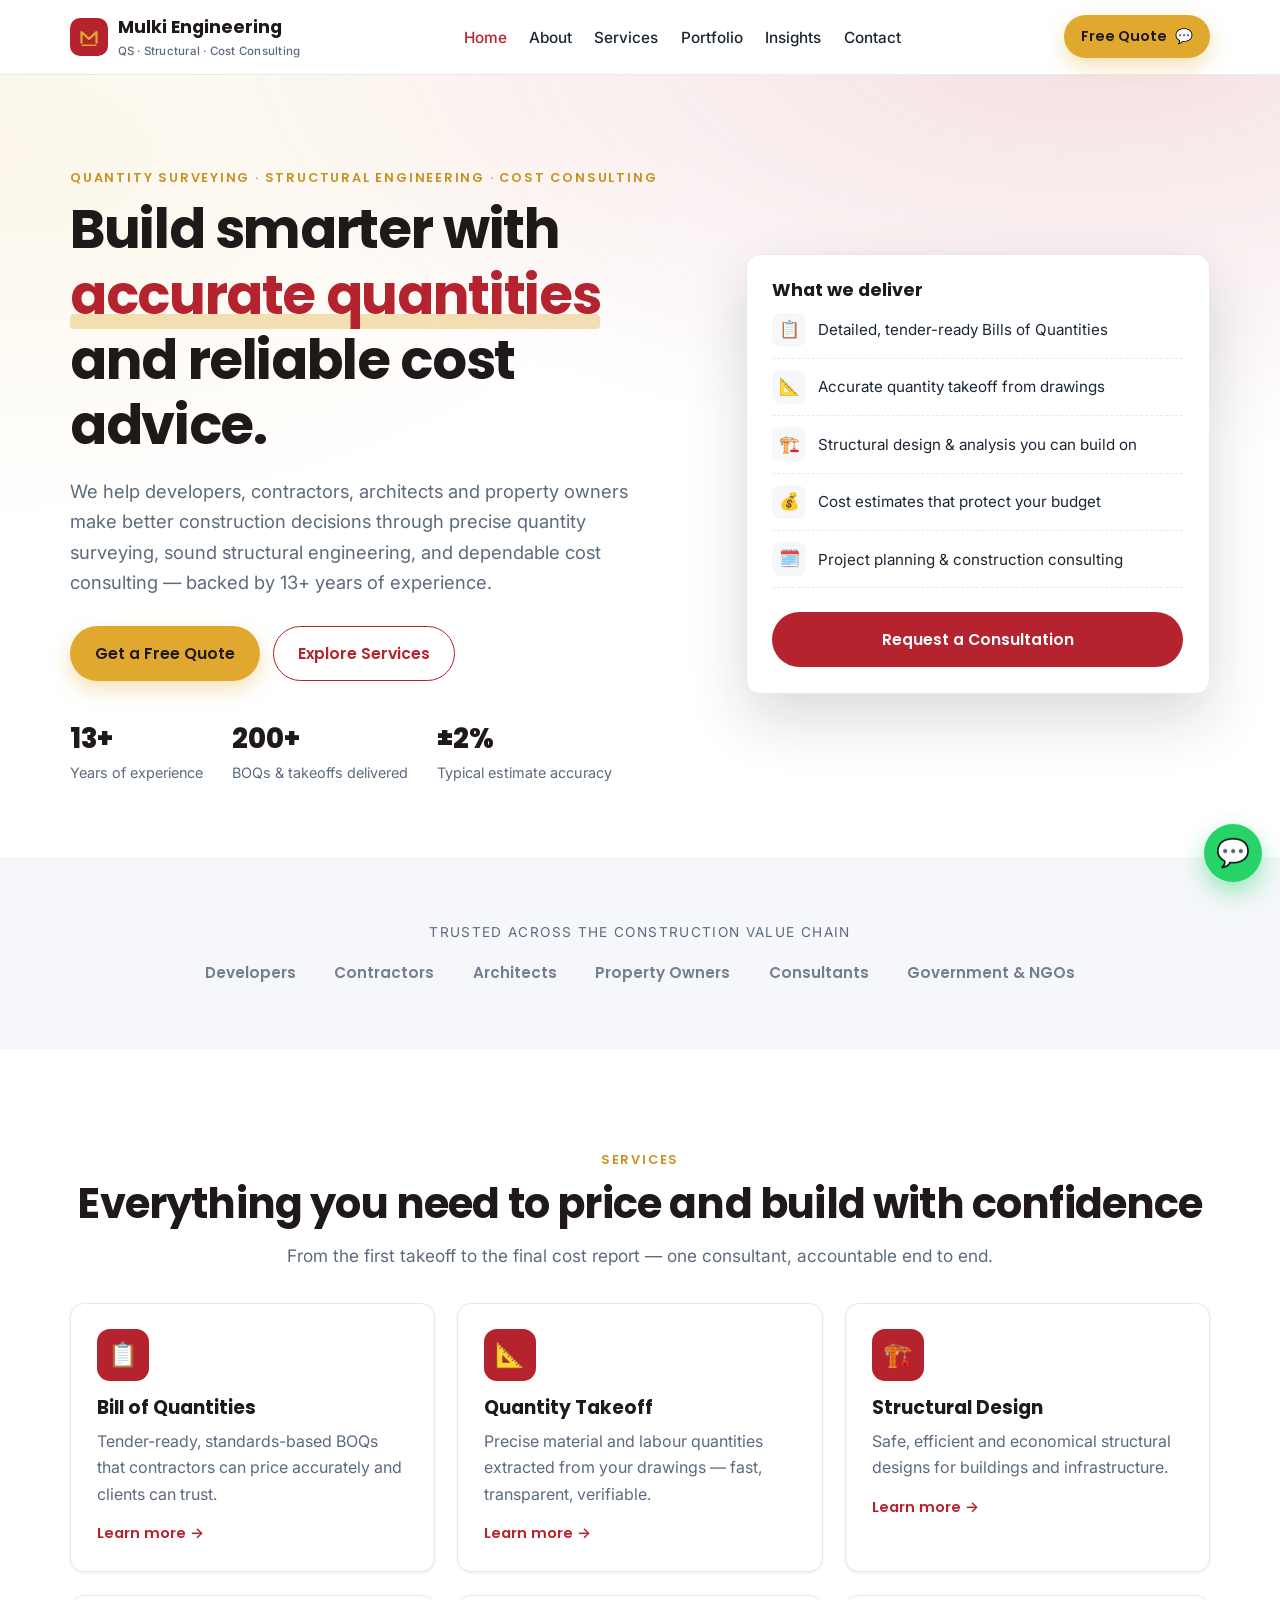
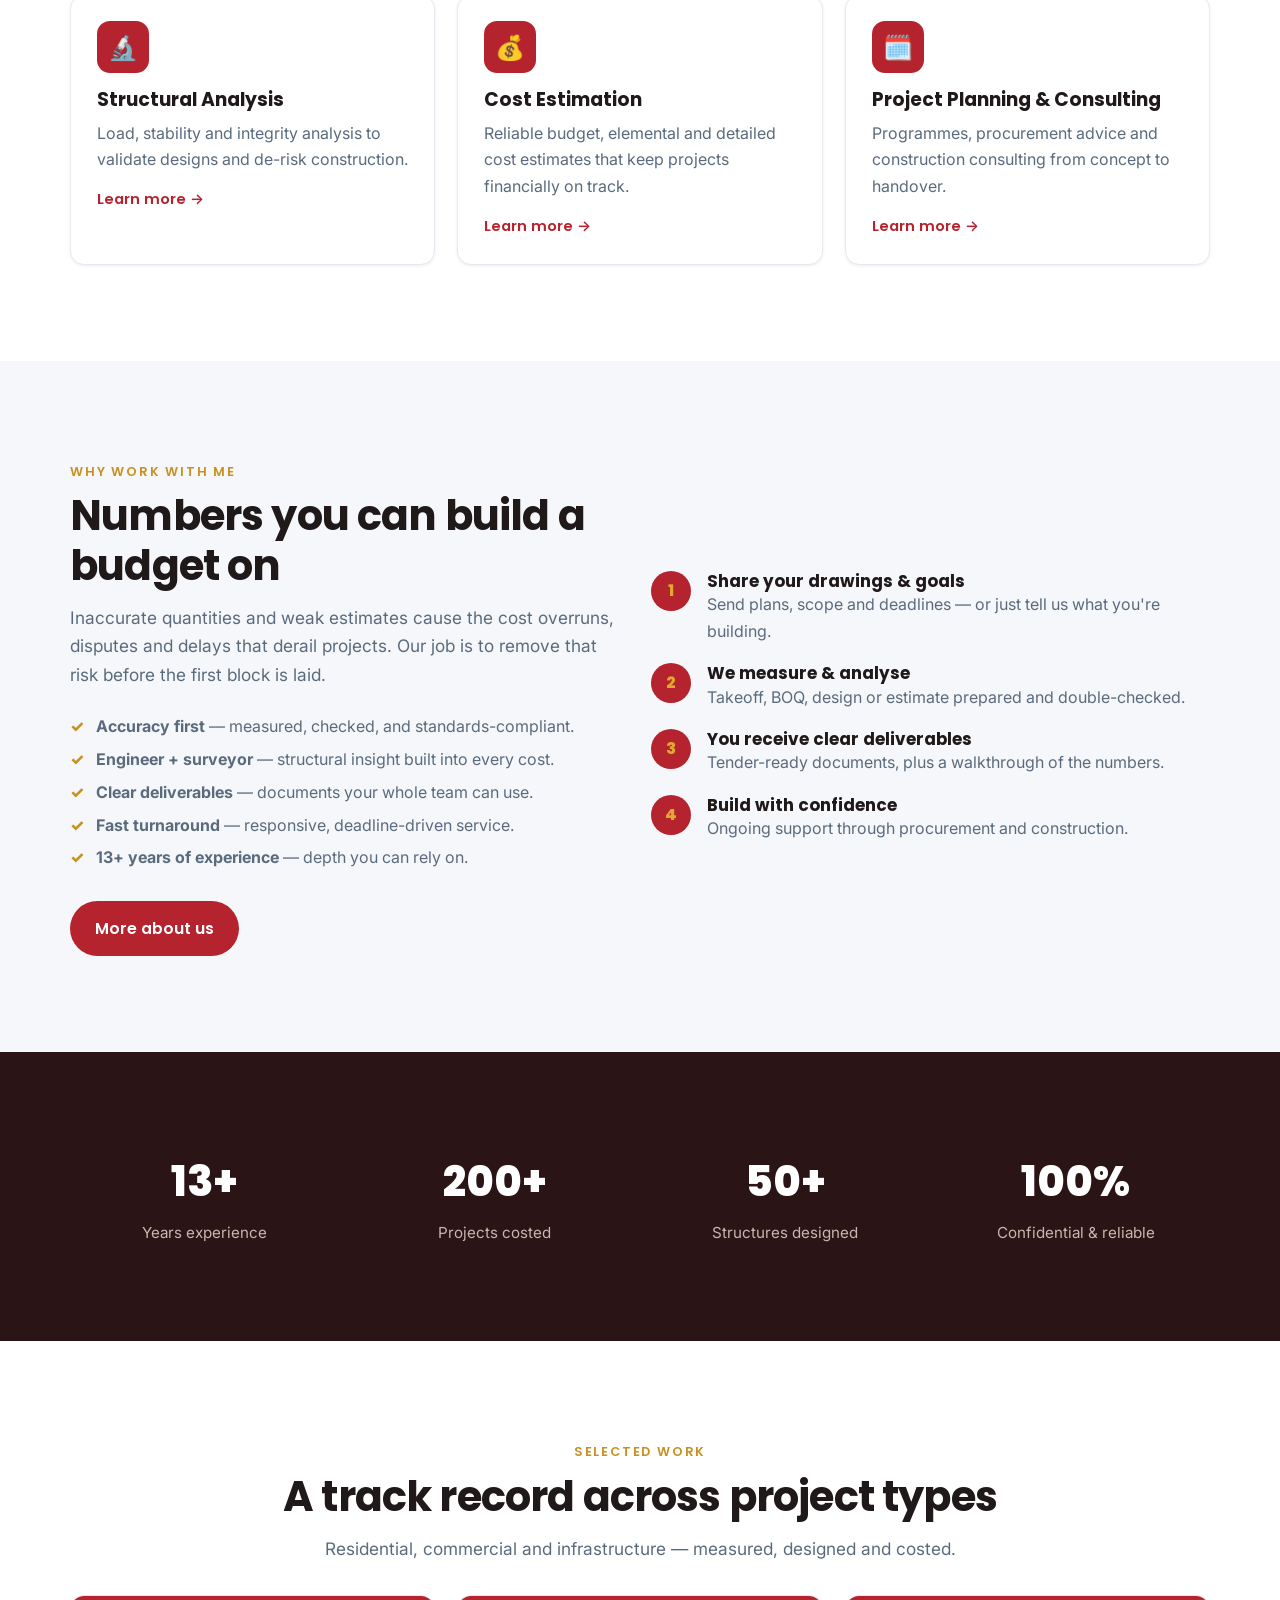
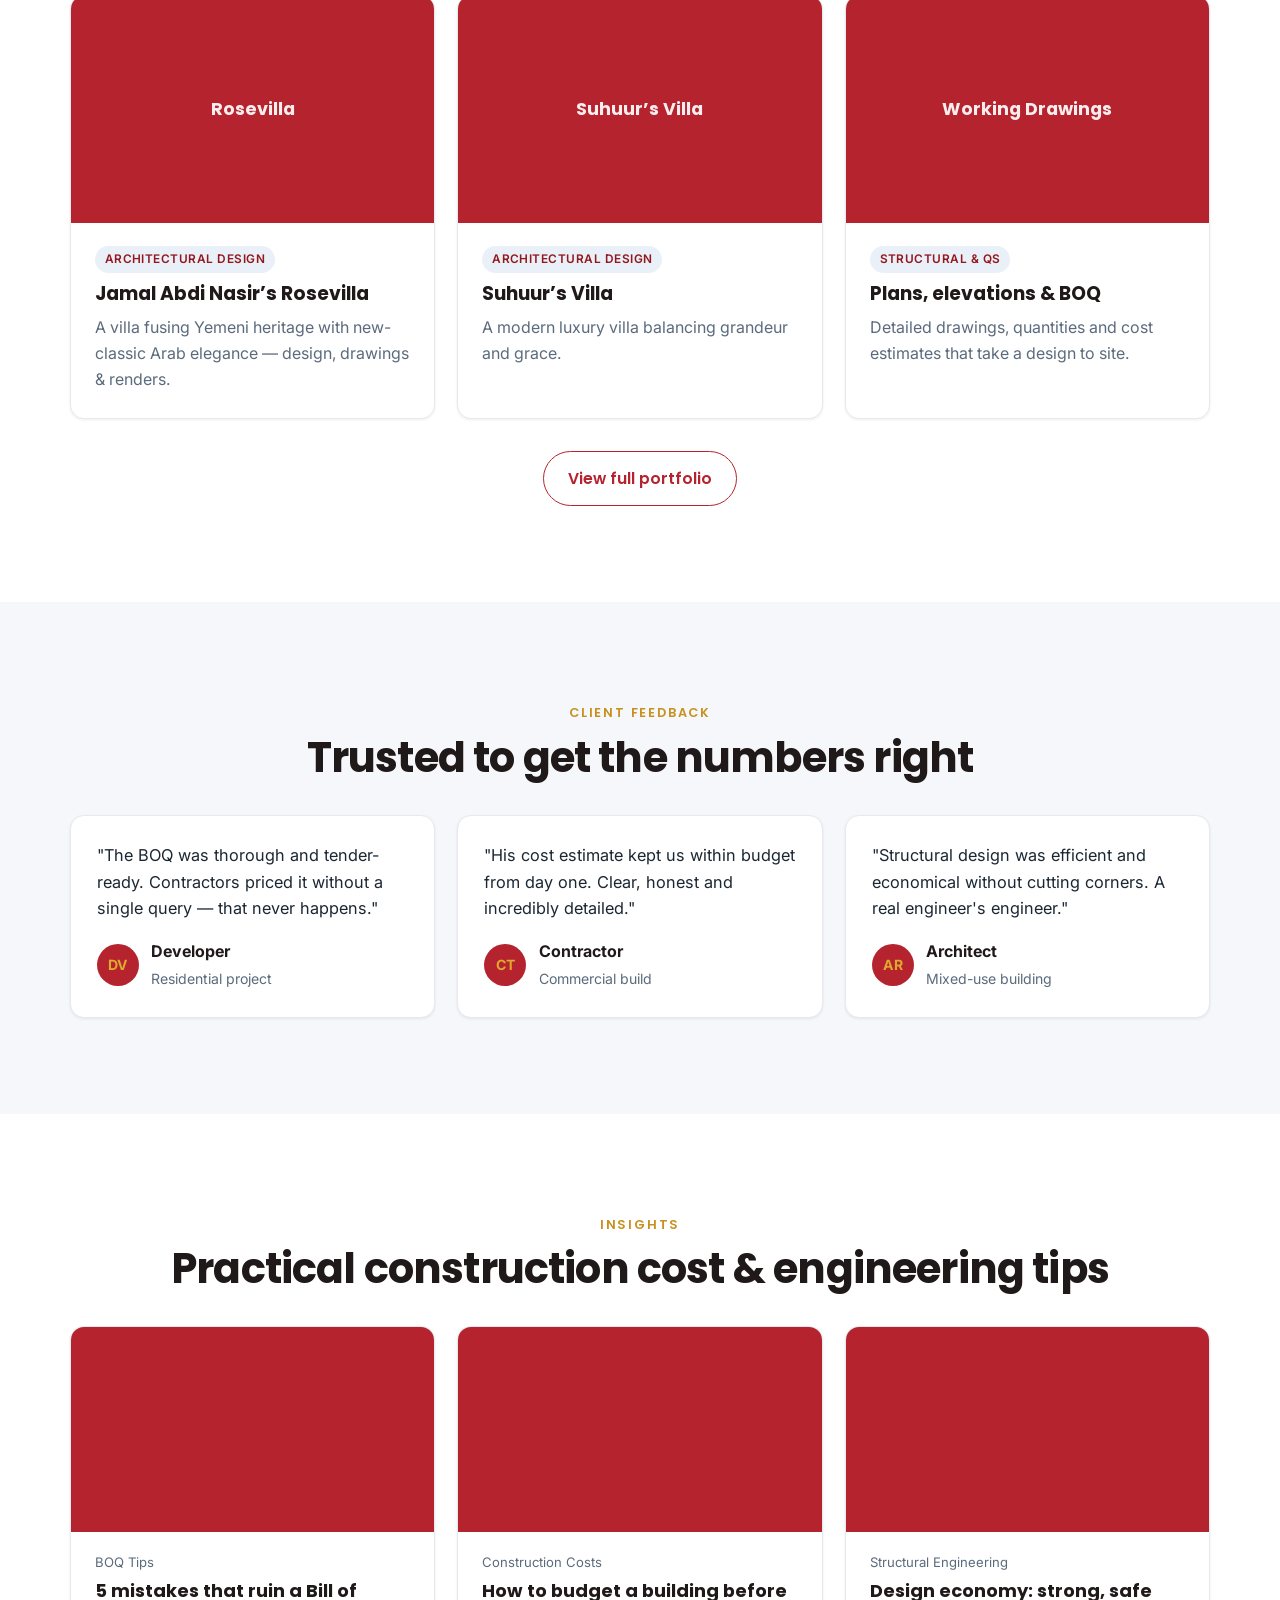
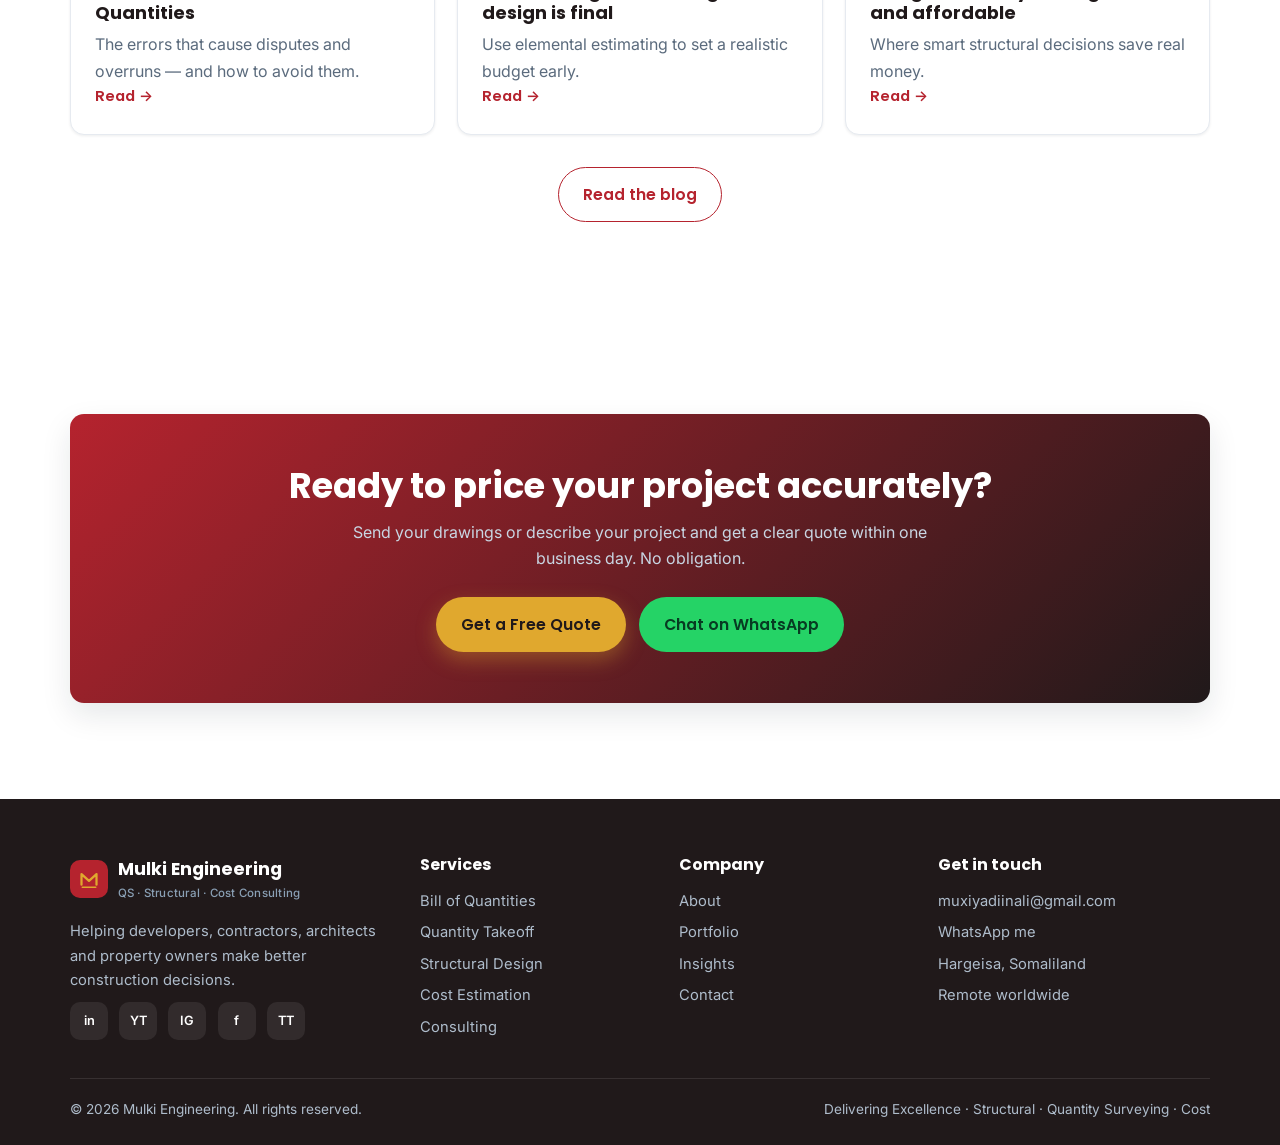
==== commit 265525c2: "Feature Rosevilla & Suhuur's Villa in homepage Selected work preview Replace placeholder preview car" ====
--- a/website/index.html
+++ b/website/index.html
@@ -204,9 +204,9 @@
           <p class="section-lead">Residential, commercial and infrastructure — measured, designed and costed.</p>
         </div>
         <div class="grid grid-3 mt-4">
-          <article class="card work-card" data-reveal><div class="thumb"><img class="thumb-img" src="assets/project1.jpg" alt="Project planning session defining scope and objectives" onerror="this.remove()"><span>Project Planning</span></div><div class="body"><span class="tag">Project Planning</span><h3>Scope &amp; objectives workshop</h3><p>Leading a planning session — defining project scope and SMART objectives for a construction project.</p></div></article>
-          <article class="card work-card" data-reveal><div class="thumb"><img class="thumb-img" src="assets/project2.png" alt="Commercial building structural design project" onerror="this.remove()"><span>Commercial Building Design</span></div><div class="body"><span class="tag">Structural Design</span><h3>Mixed-use structure</h3><p>Structural design &amp; analysis for a multi-storey commercial building.</p></div></article>
-          <article class="card work-card" data-reveal><div class="thumb"><img class="thumb-img" src="assets/project3.png" alt="Infrastructure cost estimate project" onerror="this.remove()"><span>Infrastructure Estimate</span></div><div class="body"><span class="tag">Cost Estimation</span><h3>Roads &amp; utilities</h3><p>Detailed cost estimate and quantity takeoff for infrastructure works.</p></div></article>
+          <article class="card work-card" data-reveal><div class="thumb"><img class="thumb-img" src="assets/rosevilla-1.jpg" alt="Rosevilla exterior render" onerror="this.remove()"><span>Rosevilla</span></div><div class="body"><span class="tag">Architectural Design</span><h3>Jamal Abdi Nasir&rsquo;s Rosevilla</h3><p>A villa fusing Yemeni heritage with new-classic Arab elegance — design, drawings &amp; renders.</p></div></article>
+          <article class="card work-card" data-reveal><div class="thumb"><img class="thumb-img" src="assets/suhuur-1.jpg" alt="Suhuur's villa exterior render" onerror="this.remove()"><span>Suhuur&rsquo;s Villa</span></div><div class="body"><span class="tag">Architectural Design</span><h3>Suhuur&rsquo;s Villa</h3><p>A modern luxury villa balancing grandeur and grace.</p></div></article>
+          <article class="card work-card" data-reveal><div class="thumb"><img class="thumb-img" src="assets/rosevilla-5.jpg" alt="Rosevilla front elevation drawing" onerror="this.remove()"><span>Working Drawings</span></div><div class="body"><span class="tag">Structural &amp; QS</span><h3>Plans, elevations &amp; BOQ</h3><p>Detailed drawings, quantities and cost estimates that take a design to site.</p></div></article>
         </div>
         <div class="center mt-4"><a href="portfolio.html" class="btn btn-outline">View full portfolio</a></div>
       </div>
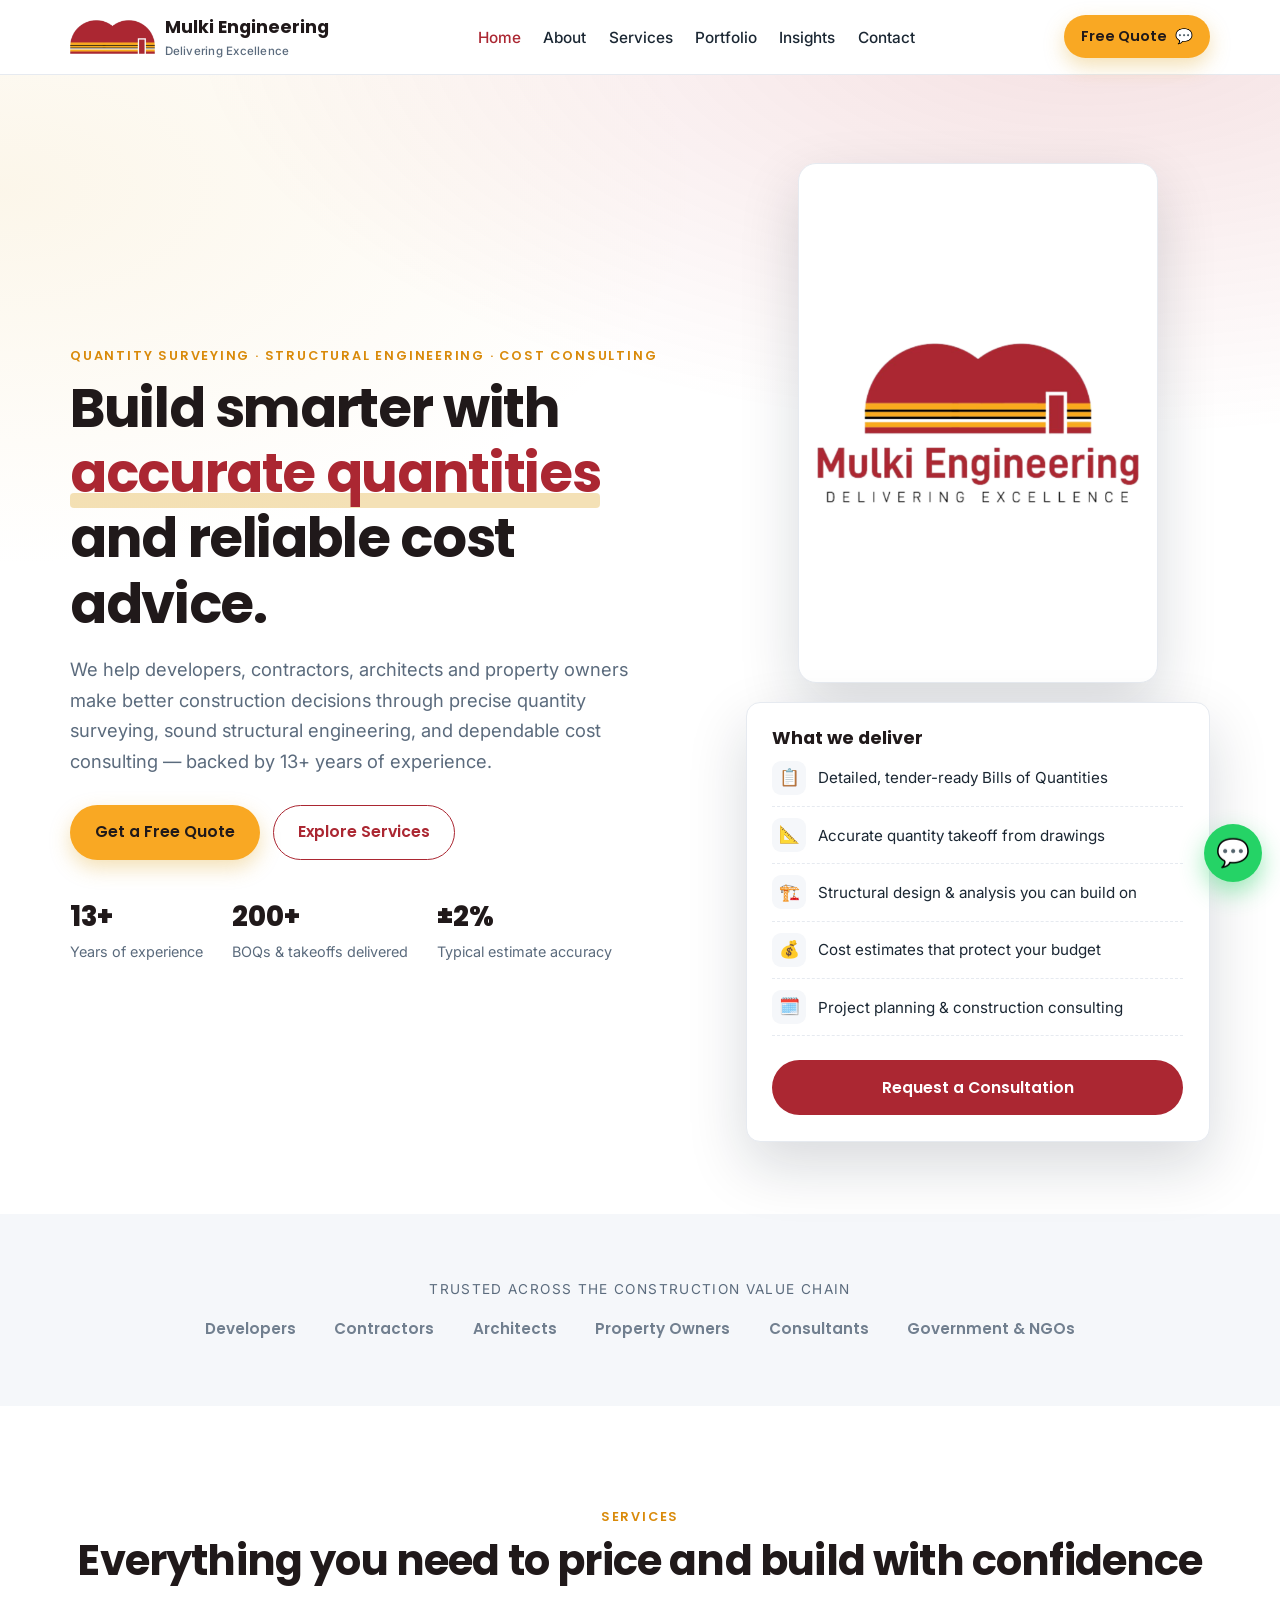
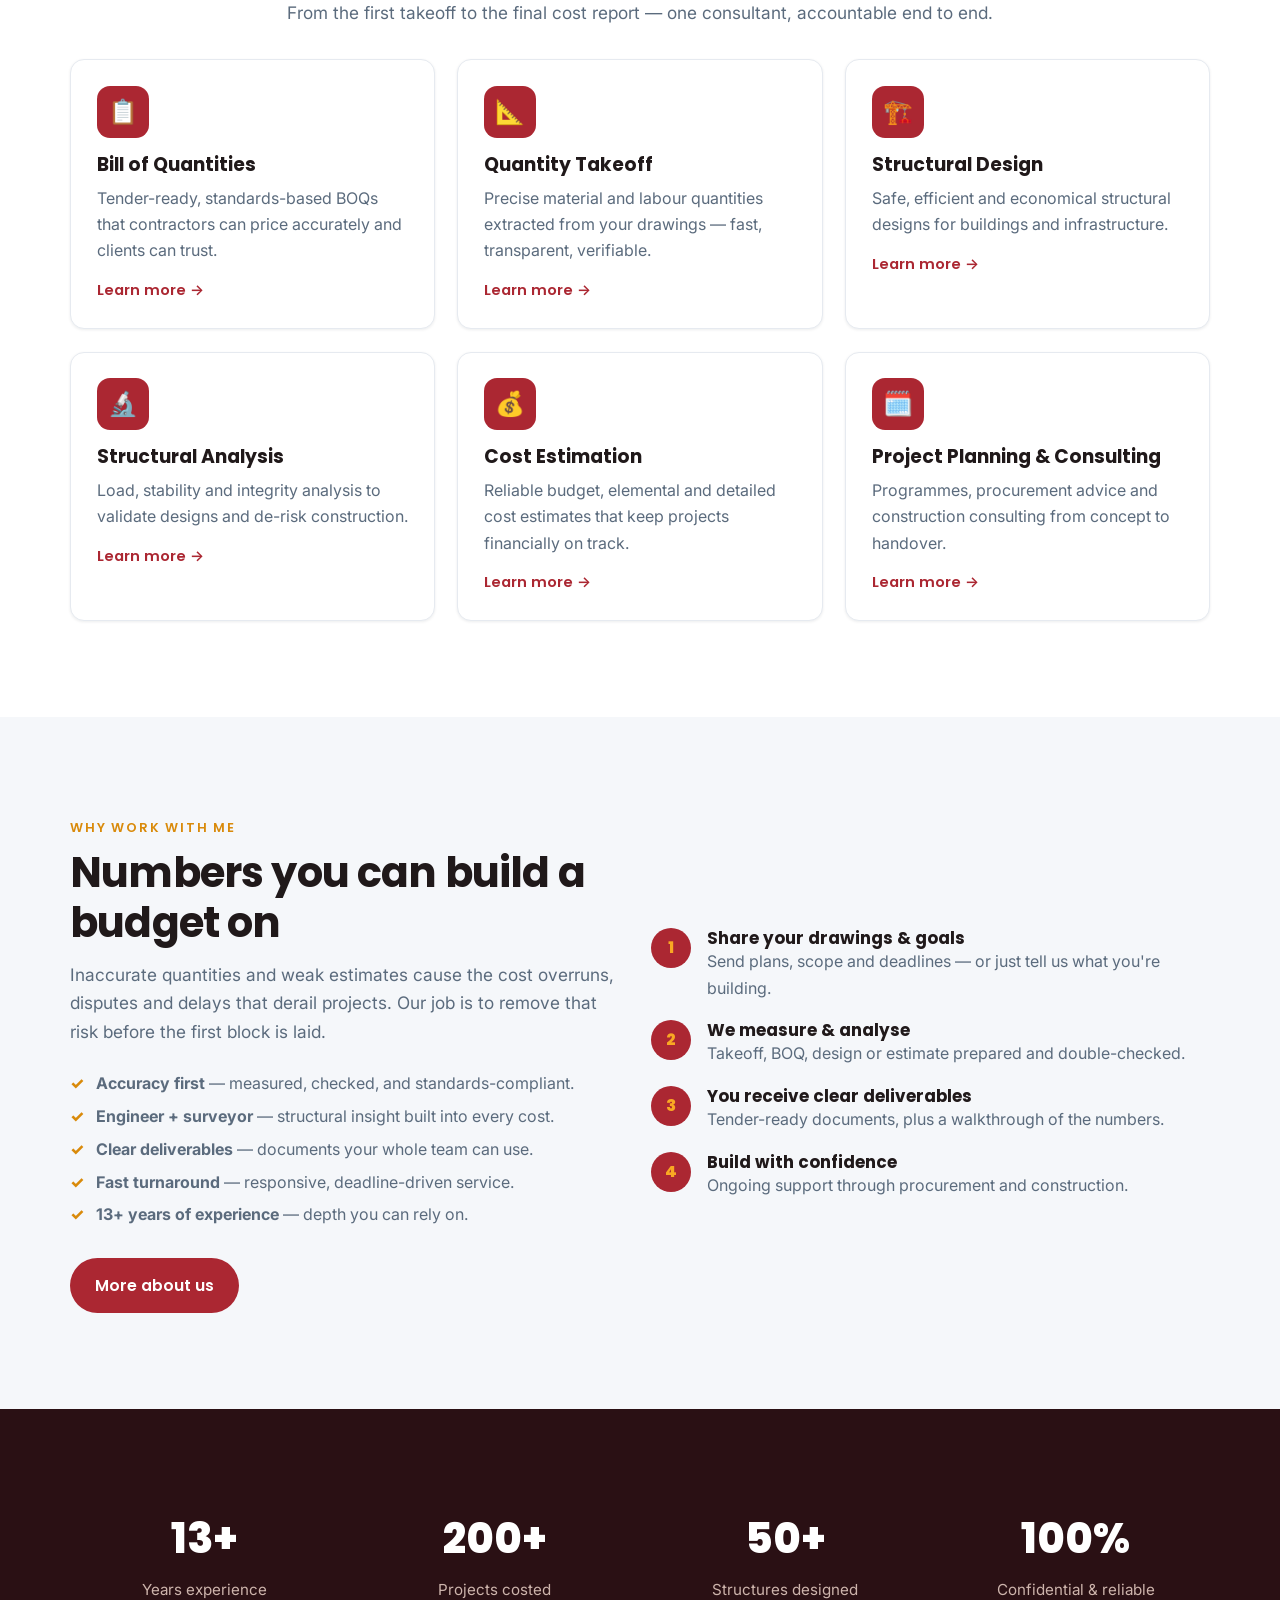
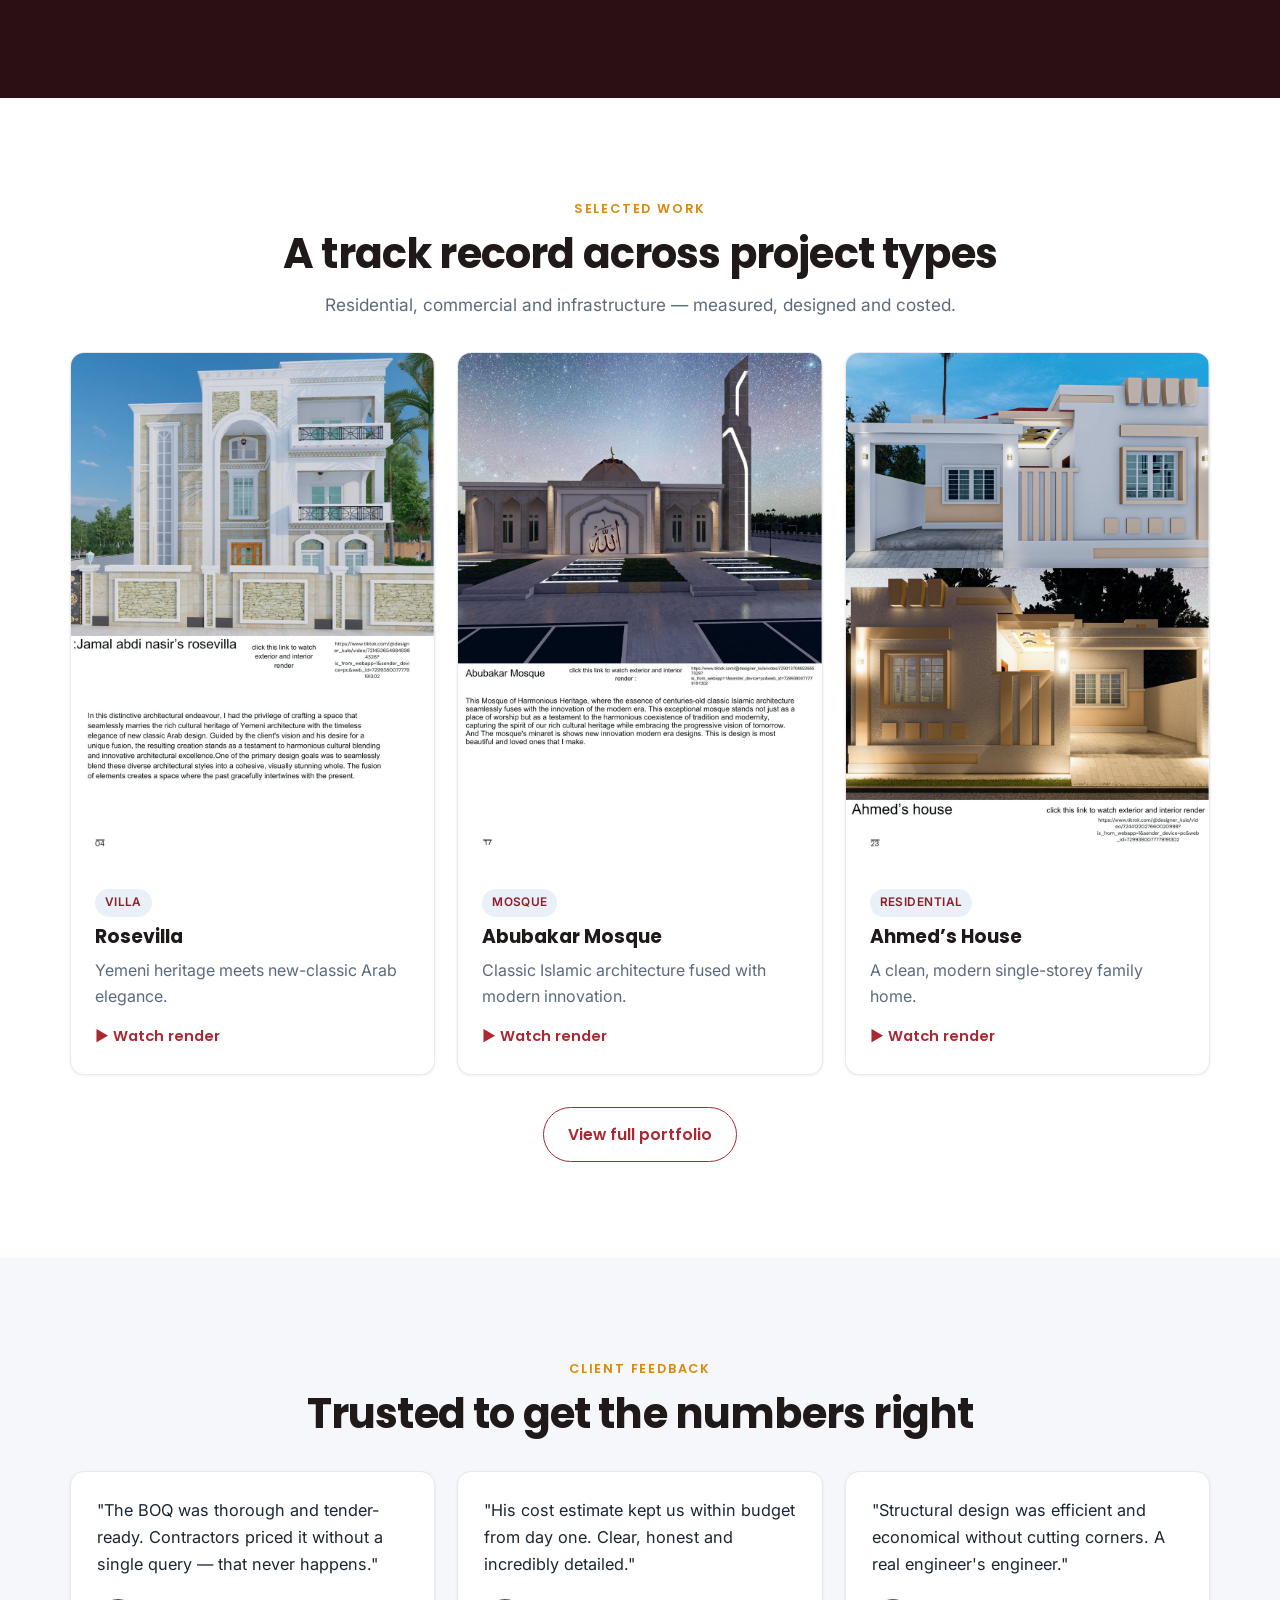
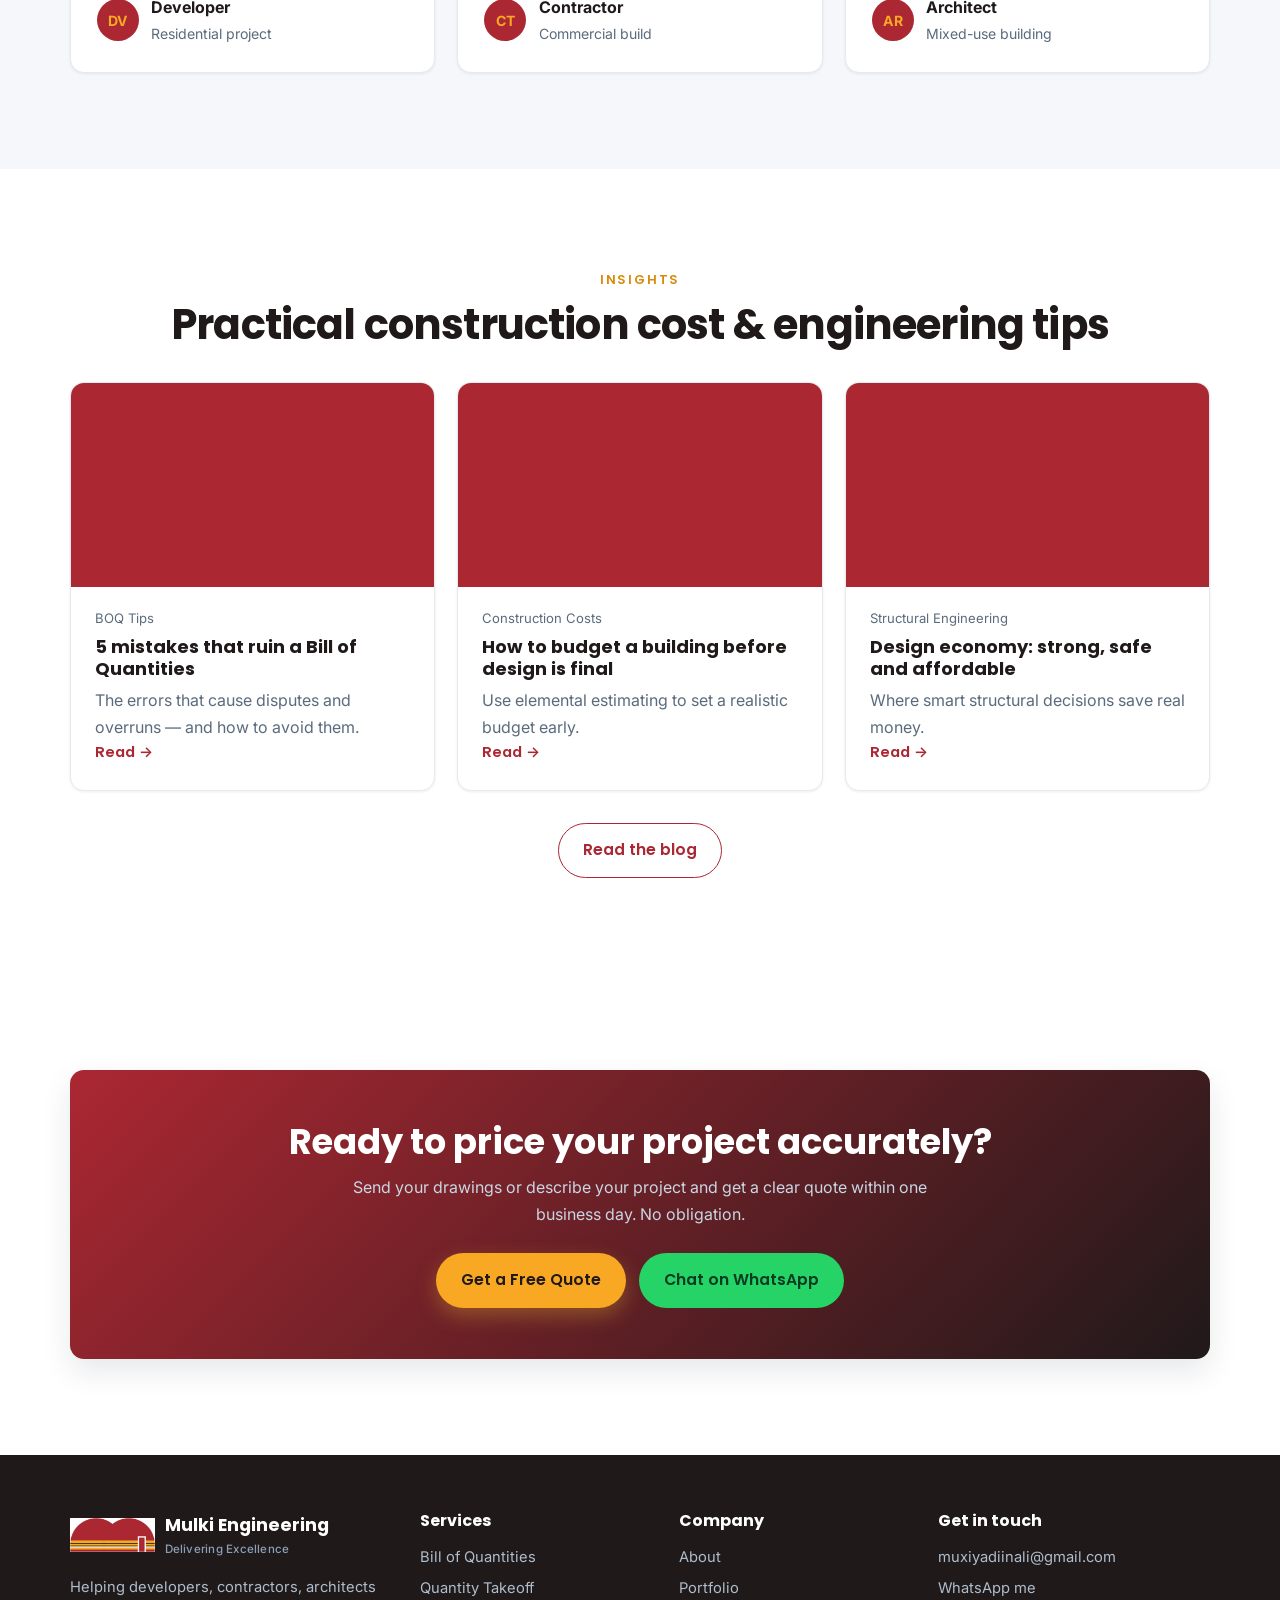
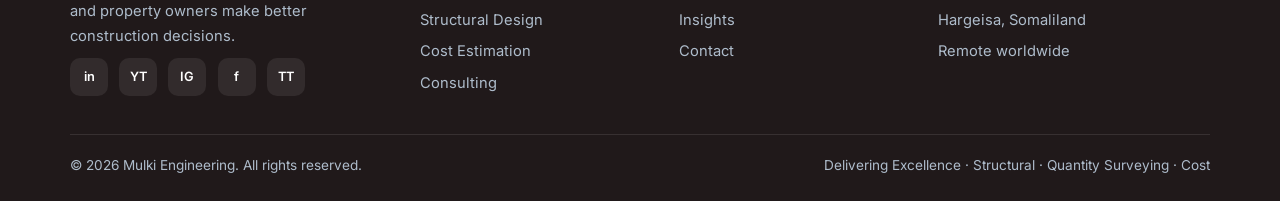
==== commit d881b46b: "Use real Mulki logo, refine branding, add 3 real projects Branding/logo quality: - Use the real Mulk" ====
--- a/website/index.html
+++ b/website/index.html
@@ -8,8 +8,9 @@
   <meta name="keywords" content="bill of quantities, BOQ, quantity takeoff, quantity surveyor, structural engineer, construction cost estimation, cost consultant, structural design, structural analysis" />
   <meta name="author" content="Mulki Engineering" />
   <link rel="canonical" href="https://muhyadiin.github.io/Web-Social-Media-/" />
-  <meta name="theme-color" content="#b5232e" />
-  <link rel="icon" type="image/svg+xml" href="assets/favicon.svg" />
+  <meta name="theme-color" content="#ab2732" />
+  <link rel="icon" type="image/png" href="assets/favicon-512.png" />
+  <link rel="apple-touch-icon" href="assets/apple-touch-icon.png" />
 
   <!-- Open Graph -->
   <meta property="og:type" content="website" />
@@ -63,8 +64,8 @@
   <header class="site-header">
     <nav class="nav container" aria-label="Primary">
       <a href="index.html" class="brand">
-        <span class="mark"><img src="assets/logo.svg" alt="Mulki Engineering logo" width="24" height="24" /></span>
-        <span>Mulki Engineering<small>QS · Structural · Cost Consulting</small></span>
+        <span class="mark"><img src="assets/logo-emblem.png" alt="Mulki Engineering" /></span>
+        <span>Mulki Engineering<small>Delivering Excellence</small></span>
       </a>
       <button class="nav-toggle" aria-label="Toggle menu" aria-expanded="false"><span></span><span></span><span></span></button>
       <ul class="nav-links">
@@ -106,7 +107,7 @@
           </dl>
         </div>
         <div class="hero-right" data-reveal>
-          <img class="portrait" src="assets/logo-mulki.png" style="object-fit:contain;background:#fff;padding:1.4rem" width="420" height="520"
+          <img class="portrait" src="assets/logo-mulki.png" style="object-fit:contain;background:#fff;padding:1.1rem" width="420" height="520"
                alt="Mulki Engineering — Structural Engineer & Quantity Surveyor"
                onerror="this.style.display='none'" />
           <aside class="hero-card">
@@ -204,9 +205,7 @@
           <p class="section-lead">Residential, commercial and infrastructure — measured, designed and costed.</p>
         </div>
         <div class="grid grid-3 mt-4">
-          <article class="card work-card" data-reveal><div class="thumb"><img class="thumb-img" src="assets/rosevilla-1.jpg" alt="Rosevilla exterior render" onerror="this.remove()"><span>Rosevilla</span></div><div class="body"><span class="tag">Architectural Design</span><h3>Jamal Abdi Nasir&rsquo;s Rosevilla</h3><p>A villa fusing Yemeni heritage with new-classic Arab elegance — design, drawings &amp; renders.</p></div></article>
-          <article class="card work-card" data-reveal><div class="thumb"><img class="thumb-img" src="assets/suhuur-1.jpg" alt="Suhuur's villa exterior render" onerror="this.remove()"><span>Suhuur&rsquo;s Villa</span></div><div class="body"><span class="tag">Architectural Design</span><h3>Suhuur&rsquo;s Villa</h3><p>A modern luxury villa balancing grandeur and grace.</p></div></article>
-          <article class="card work-card" data-reveal><div class="thumb"><img class="thumb-img" src="assets/rosevilla-5.jpg" alt="Rosevilla front elevation drawing" onerror="this.remove()"><span>Working Drawings</span></div><div class="body"><span class="tag">Structural &amp; QS</span><h3>Plans, elevations &amp; BOQ</h3><p>Detailed drawings, quantities and cost estimates that take a design to site.</p></div></article>
+          <article class="card work-card" data-reveal><a href="https://www.tiktok.com/@designer_kule/video/7214536546848984326" target="_blank" rel="noopener"><img class="proj-img" src="assets/jamal-villa.jpg" alt="Jamal Abdi Nasir's Rosevilla" loading="lazy"></a><div class="body"><span class="tag">Villa</span><h3>Rosevilla</h3><p>Yemeni heritage meets new-classic Arab elegance.</p><a class="more" href="https://www.tiktok.com/@designer_kule/video/7214536546848984326" target="_blank" rel="noopener">&#9654; Watch render</a></div></article><article class="card work-card" data-reveal><a href="https://www.tiktok.com/@designer_kule/video/7290137089226657029" target="_blank" rel="noopener"><img class="proj-img" src="assets/abubakar-mosque.jpg" alt="Abubakar Mosque" loading="lazy"></a><div class="body"><span class="tag">Mosque</span><h3>Abubakar Mosque</h3><p>Classic Islamic architecture fused with modern innovation.</p><a class="more" href="https://www.tiktok.com/@designer_kule/video/7290137089226657029" target="_blank" rel="noopener">&#9654; Watch render</a></div></article><article class="card work-card" data-reveal><a href="https://www.tiktok.com/@designer_kule/video/7244122027660020998" target="_blank" rel="noopener"><img class="proj-img" src="assets/ahmed-house.jpg" alt="Ahmed's House" loading="lazy"></a><div class="body"><span class="tag">Residential</span><h3>Ahmed&rsquo;s House</h3><p>A clean, modern single-storey family home.</p><a class="more" href="https://www.tiktok.com/@designer_kule/video/7244122027660020998" target="_blank" rel="noopener">&#9654; Watch render</a></div></article>
         </div>
         <div class="center mt-4"><a href="portfolio.html" class="btn btn-outline">View full portfolio</a></div>
       </div>
@@ -257,7 +256,7 @@
     <div class="container">
       <div class="footer-grid">
         <div>
-          <div class="brand"><span class="mark"><img src="assets/logo.svg" alt="Mulki Engineering logo" width="24" height="24" /></span><span>Mulki Engineering<small>QS · Structural · Cost Consulting</small></span></div>
+          <div class="brand"><span class="mark"><img src="assets/logo-emblem.png" alt="Mulki Engineering" /></span><span>Mulki Engineering<small>Delivering Excellence</small></span></div>
           <p class="mt-2">Helping developers, contractors, architects and property owners make better construction decisions.</p>
           <div class="footer-social">
             <a href="#" aria-label="LinkedIn">in</a>
--- a/website/css/styles.css
+++ b/website/css/styles.css
@@ -8,17 +8,17 @@
 :root {
   /* Brand palette */
   --ink: #20191a;          /* near-black navy — text & dark bands */
-  --navy: #b5232e;         /* primary brand navy */
-  --navy-600: #94171f;
-  --accent: #e0a82e;       /* premium gold — primary CTA / highlights */
-  --accent-600: #c8911f;
-  --blue: #b5232e;         /* engineering blue — links */
-  --blue-600: #94171f;
+  --navy: #ab2732;         /* primary brand navy */
+  --navy-600: #8e1f29;
+  --accent: #f9a823;       /* premium gold — primary CTA / highlights */
+  --accent-600: #d98a0a;
+  --blue: #ab2732;         /* engineering blue — links */
+  --blue-600: #8e1f29;
 
   /* Neutrals */
   --bg: #ffffff;
   --bg-soft: #f5f7fa;
-  --bg-band: #2a1416;      /* dark section background */
+  --bg-band: #2a1014;      /* dark section background */
   --line: #e6eaf0;
   --text: #1b2733;
   --muted: #5b6b7d;
@@ -103,10 +103,8 @@
 }
 .nav { display: flex; align-items: center; justify-content: space-between; gap: 1rem; padding: 0.8rem 0; }
 .brand { display: flex; align-items: center; gap: .6rem; font-family: var(--font-head); font-weight: 700; color: var(--ink); font-size: 1.1rem; }
-.brand .mark {
-  width: 38px; height: 38px; border-radius: 10px; display: grid; place-items: center;
-  background: var(--navy); color: var(--accent); font-weight: 800; font-size: 1.05rem;
-}
+.brand .mark { height: 34px; display: inline-flex; align-items: center; background: transparent; }
+.brand .mark img { height: 34px; width: auto; display: block; }
 .brand small { display: block; font-family: var(--font); font-weight: 500; font-size: .72rem; color: var(--muted); letter-spacing: .02em; }
 .nav-links { display: flex; align-items: center; gap: 1.4rem; }
 .nav-links a { color: var(--text); font-weight: 500; font-size: .96rem; }
@@ -310,7 +308,7 @@
 .work-card .thumb { position: relative; overflow: hidden; }
 .work-card .thumb .thumb-img { position: absolute; inset: 0; width: 100%; height: 100%; object-fit: cover; z-index: 1; }
 
-.mark img { display:block; width:24px; height:24px; }
+.brand .mark img { height:34px; width:auto; display:block; }
 
 /* ---------- Project gallery (portfolio) ---------- */
 .gallery { display:grid; grid-template-columns:repeat(3,1fr); gap:1rem; }
@@ -318,3 +316,5 @@
 .gallery img.wide { grid-column:span 2; aspect-ratio:16/9; }
 .proj-desc { font-size:1.02rem; line-height:1.7; }
 @media (max-width:760px){ .gallery{ grid-template-columns:1fr 1fr; } .gallery img.wide{ grid-column:span 2; } }
+
+.work-card .proj-img { width:100%; height:auto; display:block; background:#fff; }
